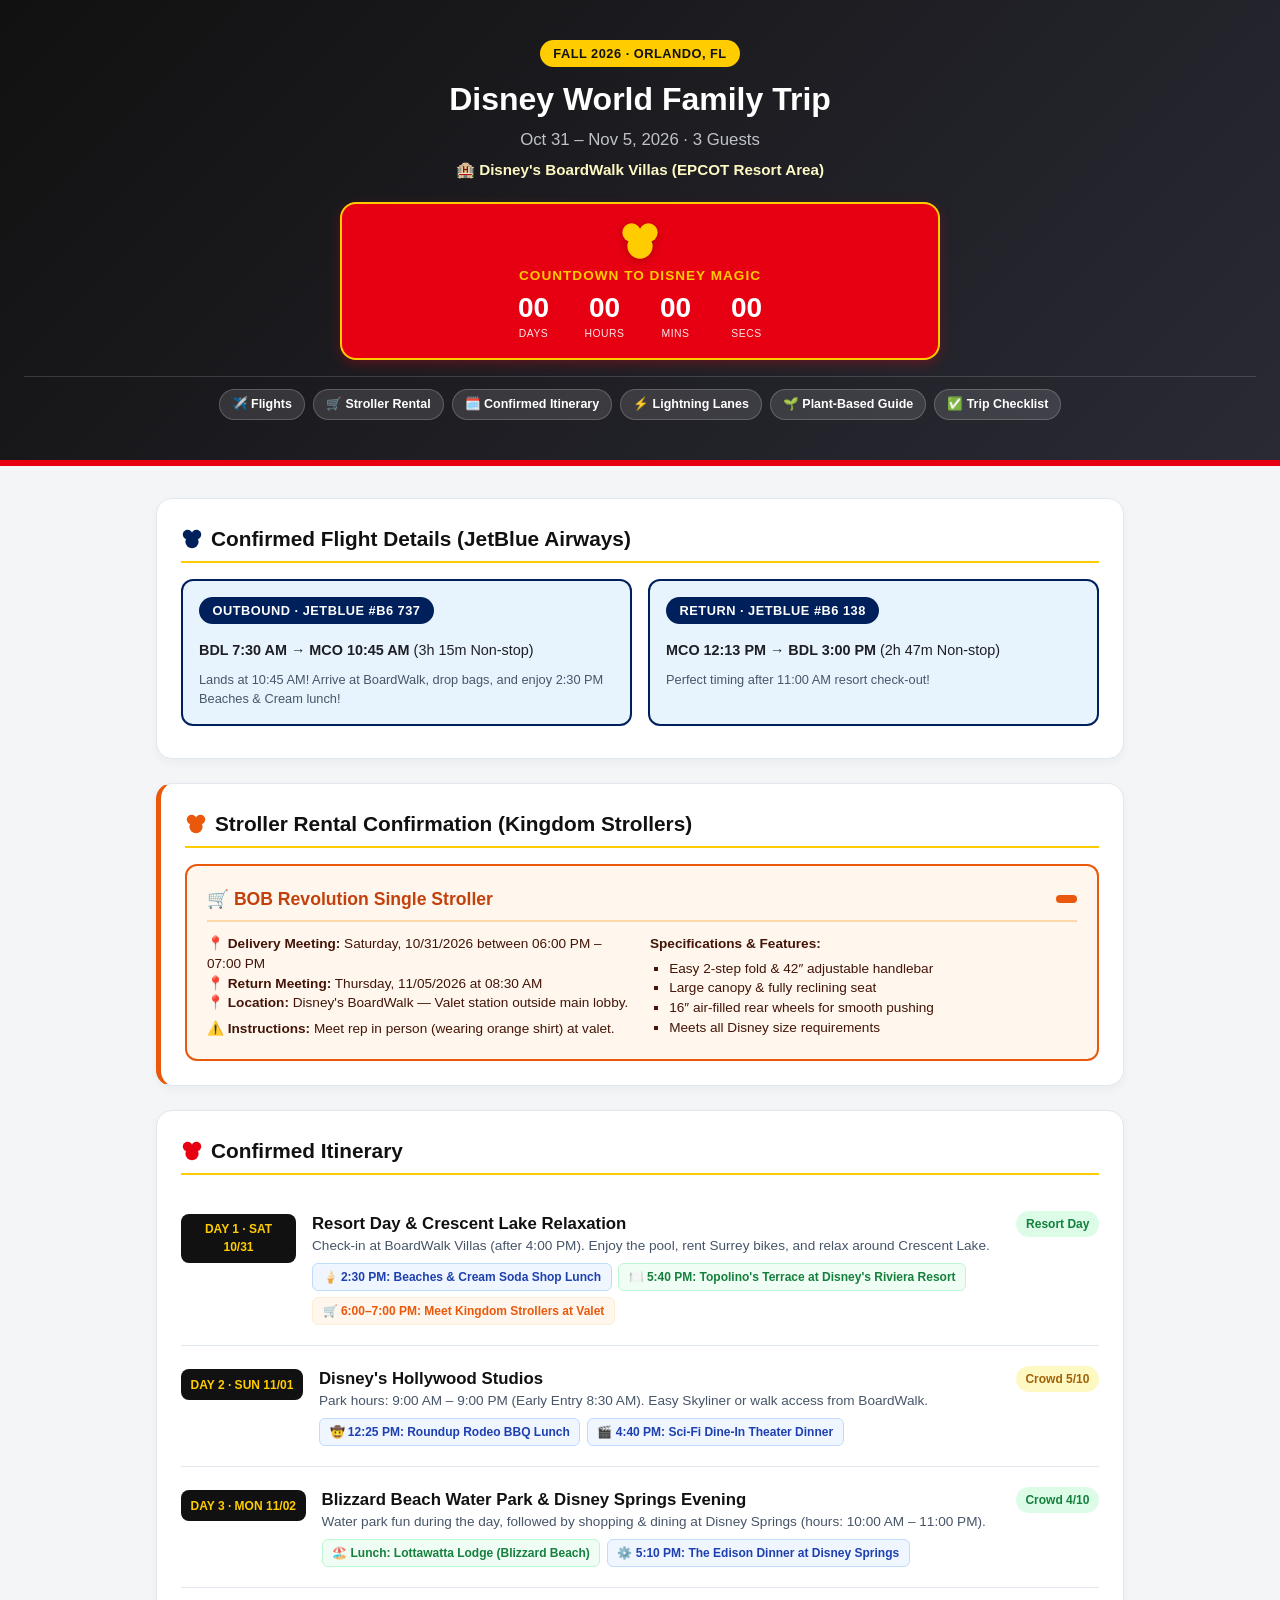
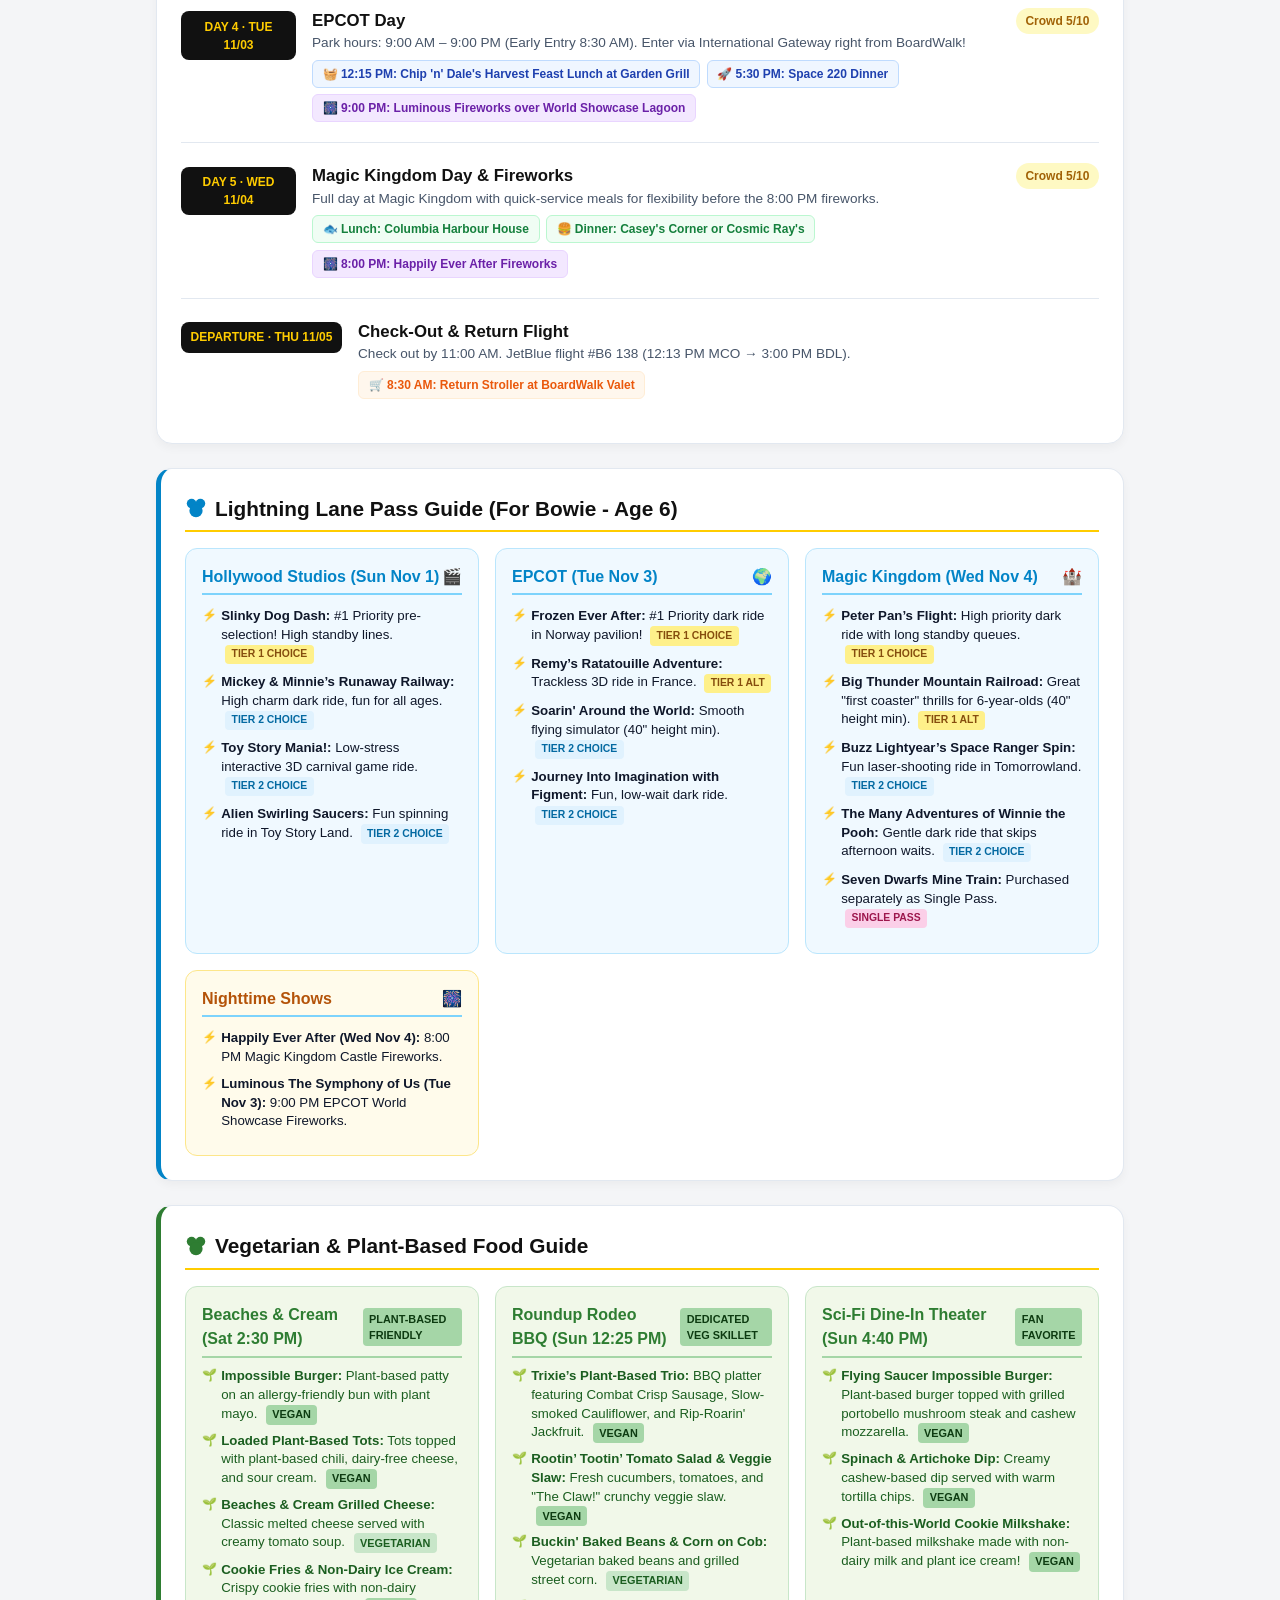
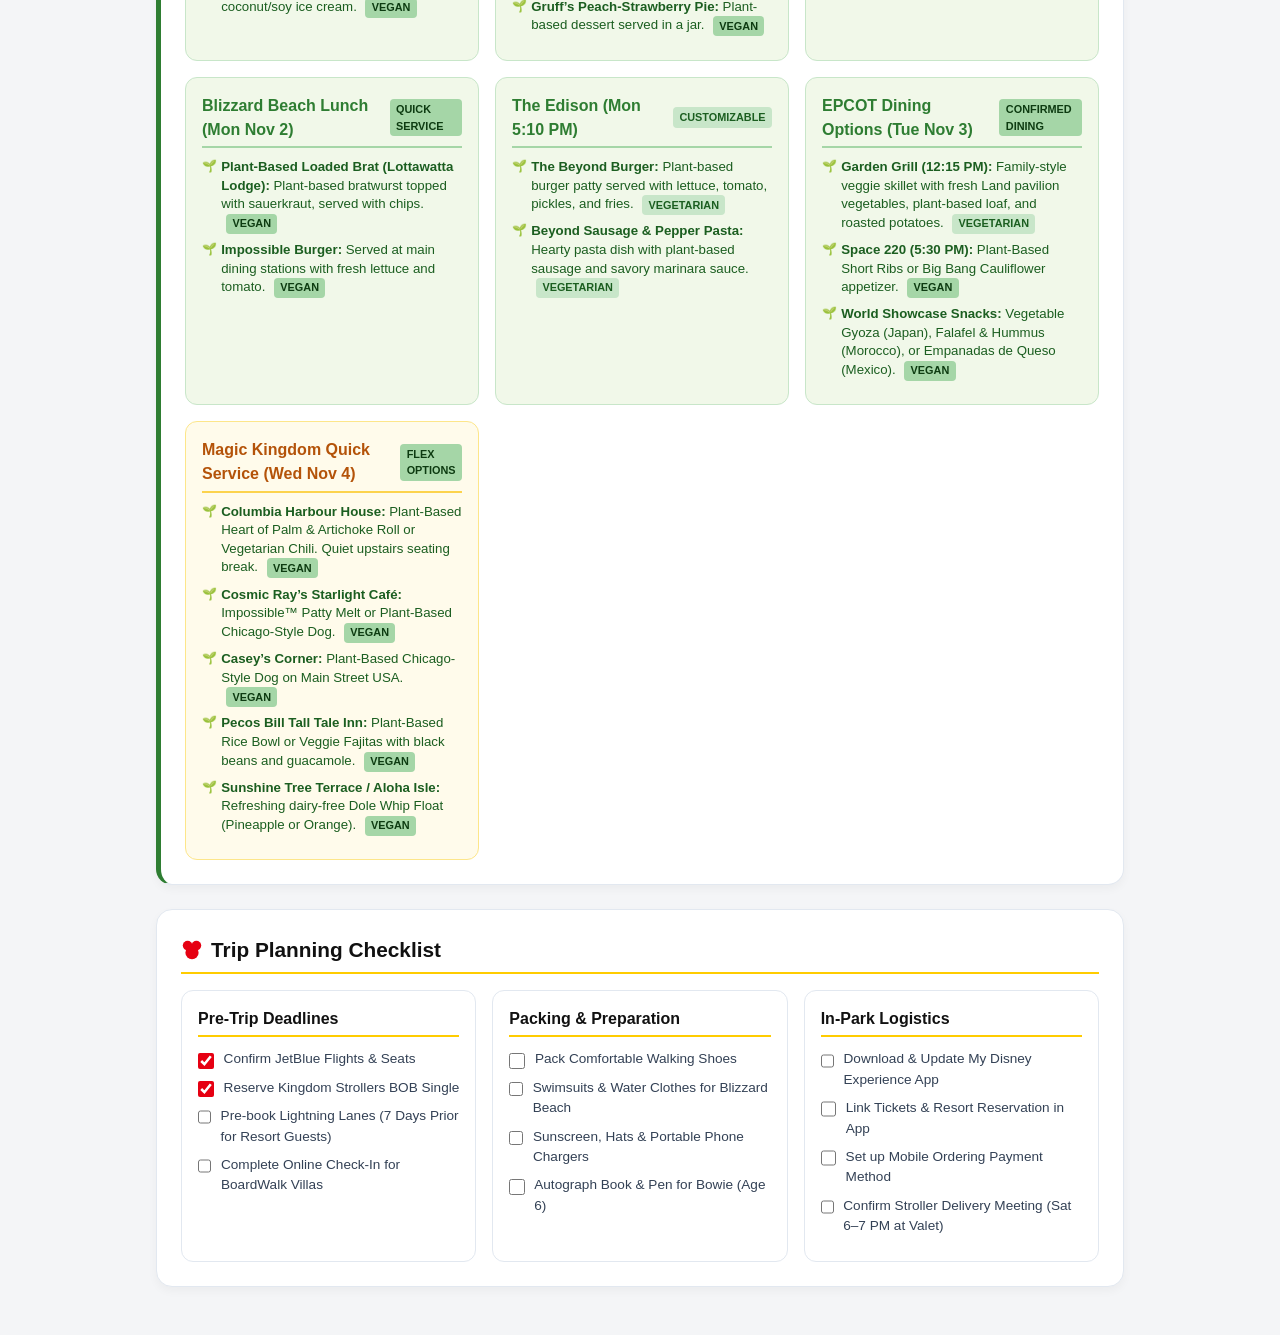
==== index.html @ 30bc0de4 "Update index.html updated dinner res" ====
<!DOCTYPE html>
<html lang="en">
<head>
  <meta charset="UTF-8">
  <meta name="viewport" content="width=device-width, initial-scale=1.0">
  <title>Disney World Family Trip Dashboard | Fall 2026</title>
  <style>
    :root {
      --mickey-red: #e60012;
      --mickey-yellow: #ffcc00;
      --mickey-black: #111111;
      --mickey-dark: #1e1e24;
      --mickey-white: #ffffff;
      --bg-gray: #f4f5f7;
      --card-bg: #ffffff;
      --border: #e2e8f0;
      --success: #16a34a;
      --plant-green: #2e7d32;
      --plant-bg: #f1f8e9;
      --ll-blue: #0284c7;
      --ll-bg: #f0f9ff;
      --fireworks-purple: #6b21a8;
      --fireworks-bg: #f3e8ff;
      --jetblue-blue: #00205b;
      --jetblue-light: #e8f4fd;
      --stroller-orange: #ea580c;
      --stroller-bg: #fff7ed;
      --stroller-border: #ffedd5;
    }
    * { box-sizing: border-box; margin: 0; padding: 0; font-family: -apple-system, BlinkMacSystemFont, "Segoe UI", Roboto, sans-serif; }
    body { background-color: var(--bg-gray); color: var(--mickey-dark); line-height: 1.5; padding-bottom: 3rem; }
    
    .dashboard-header { 
      background: linear-gradient(135deg, var(--mickey-black) 0%, #2a2a35 100%); 
      color: var(--mickey-white); 
      padding: 2.5rem 1.5rem; 
      text-align: center; 
      border-bottom: 6px solid var(--mickey-red);
    }
    .badge { 
      display: inline-block; 
      background: var(--mickey-yellow); 
      color: var(--mickey-black); 
      padding: 0.25rem 0.85rem; 
      border-radius: 999px; 
      font-size: 0.8rem; 
      font-weight: 800; 
      letter-spacing: 0.5px;
      margin-bottom: 0.5rem; 
      text-transform: uppercase;
    }
    .subtitle { opacity: 0.9; font-size: 1.05rem; margin-top: 0.25rem; color: #d1d5db; }
    .resort-tag { font-size: 0.95rem; color: #fef9c3; font-weight: 700; margin-top: 0.4rem; }
    
    .countdown-container {
      background: var(--mickey-red);
      color: white;
      max-width: 600px;
      margin: 1.25rem auto 0;
      padding: 1rem 1.25rem;
      border-radius: 16px;
      box-shadow: 0 4px 12px rgba(230, 0, 18, 0.3);
      border: 2px solid var(--mickey-yellow);
    }
    .mickey-logo { width: 42px; height: 42px; margin: 0 auto 0.25rem; display: block; filter: drop-shadow(0px 2px 4px rgba(0,0,0,0.2)); }
    .countdown-title { font-size: 0.85rem; font-weight: 800; text-transform: uppercase; letter-spacing: 1px; margin-bottom: 0.5rem; color: var(--mickey-yellow); }
    .countdown-timer { display: flex; justify-content: center; gap: 1rem; }
    .time-block { display: flex; flex-direction: column; align-items: center; min-width: 55px; }
    .time-num { font-size: 1.75rem; font-weight: 800; line-height: 1; }
    .time-label { font-size: 0.65rem; text-transform: uppercase; letter-spacing: 0.5px; margin-top: 0.25rem; opacity: 0.9; }

    .dashboard-grid { max-width: 1000px; margin: 2rem auto 0; padding: 0 1rem; display: grid; grid-template-columns: 1fr; gap: 1.5rem; }
    .card { background: var(--card-bg); border-radius: 16px; padding: 1.5rem; border: 1px solid var(--border); box-shadow: 0 4px 10px rgba(0, 0, 0, 0.04); }
    .card h2 { 
      color: var(--mickey-black); 
      border-bottom: 2px solid var(--mickey-yellow); 
      padding-bottom: 0.4rem; 
      margin-bottom: 1rem; 
      font-size: 1.3rem; 
      display: flex; 
      align-items: center; 
      gap: 0.5rem; 
    }
    .section-mickey-icon { width: 22px; height: 22px; }

    .dashboard-nav { display: flex; flex-wrap: wrap; gap: 0.5rem; justify-content: center; margin-top: 1rem; padding-top: 0.75rem; border-top: 1px solid rgba(255,255,255,0.15); }
    .nav-link { background: rgba(255,255,255,0.12); color: var(--mickey-white); text-decoration: none; padding: 0.35rem 0.75rem; border-radius: 20px; font-size: 0.78rem; font-weight: 600; border: 1px solid rgba(255,255,255,0.2); }
    .nav-link:hover { background: var(--mickey-yellow); color: var(--mickey-black); }

    /* Days Itinerary */
    .day-item { display: flex; flex-direction: column; gap: 0.75rem; padding: 1.25rem 0; border-bottom: 1px solid var(--border); }
    .day-item:last-child { border-bottom: none; }
    .day-header-row { display: flex; align-items: flex-start; gap: 1rem; width: 100%; }
    .day-badge { font-size: 0.75rem; font-weight: 800; background: var(--mickey-black); color: var(--mickey-yellow); padding: 0.4rem 0.6rem; border-radius: 8px; min-width: 115px; text-align: center; margin-top: 0.2rem; }
    .day-details { flex-grow: 1; }
    .day-details h3 { font-size: 1.05rem; color: var(--mickey-black); }
    .day-details p { font-size: 0.85rem; color: #475569; }
    .dining-tag { margin-top: 0.4rem; display: flex; flex-wrap: wrap; gap: 0.4rem; }
    .dining-pill { background: #eff6ff; border: 1px solid #bfdbfe; color: #1e40af; font-size: 0.75rem; font-weight: 700; padding: 0.25rem 0.6rem; border-radius: 6px; }
    .dining-pill.quick { background: #f0fdf4; border: 1px solid #bbf7d0; color: #15803d; }
    .dining-pill.show { background: var(--fireworks-bg); border: 1px solid #e9d5ff; color: var(--fireworks-purple); }
    .dining-pill.stroller { background: var(--stroller-bg); border: 1px solid var(--stroller-border); color: var(--stroller-orange); }
    .crowd-pill { margin-left: auto; font-size: 0.75rem; font-weight: 700; padding: 0.25rem 0.6rem; border-radius: 999px; white-space: nowrap; }
    .crowd-pill.low { background: #dcfce7; color: #15803d; }
    .crowd-pill.med { background: #fef9c3; color: #a16207; }

    /* Stroller Box */
    .stroller-card { border: 2px solid var(--stroller-orange); background: var(--stroller-bg); border-radius: 12px; padding: 1.25rem; margin-top: 0.5rem; }
    .stroller-header { display: flex; justify-content: space-between; align-items: center; border-bottom: 2px solid #fed7aa; padding-bottom: 0.5rem; margin-bottom: 0.75rem; }
    .stroller-header h3 { color: #c2410c; font-size: 1.1rem; }
    .stroller-price { background: var(--stroller-orange); color: white; font-weight: 800; padding: 0.25rem 0.65rem; border-radius: 6px; font-size: 0.9rem; }
    .stroller-grid { display: grid; grid-template-columns: repeat(auto-fit, minmax(260px, 1fr)); gap: 1rem; }
    .stroller-info-block { font-size: 0.85rem; color: #431407; line-height: 1.45; }
    .stroller-info-block ul { list-style-type: square; padding-left: 1.2rem; margin-top: 0.3rem; }

    /* Plant-Based / Vegetarian Section */
    .veg-grid { display: grid; grid-template-columns: repeat(auto-fit, minmax(290px, 1fr)); gap: 1rem; margin-top: 0.5rem; }
    .veg-card { border: 1px solid #c8e6c9; background: var(--plant-bg); border-radius: 12px; padding: 1rem; position: relative; }
    .veg-card h3 { font-size: 1rem; color: var(--plant-green); border-bottom: 2px solid #a5d6a7; padding-bottom: 0.3rem; margin-bottom: 0.6rem; display: flex; justify-content: space-between; align-items: center; }
    .veg-card ul { list-style: none; padding-left: 0; }
    .veg-card li { font-size: 0.83rem; color: #1b5e20; margin-bottom: 0.45rem; padding-left: 1.2rem; position: relative; line-height: 1.4; }
    .veg-card li::before { content: "🌱"; position: absolute; left: 0; top: 0; font-size: 0.75rem; }
    .veg-tag { font-size: 0.68rem; font-weight: 800; text-transform: uppercase; padding: 0.15rem 0.4rem; border-radius: 4px; margin-left: 0.3rem; display: inline-block; }
    .tag-v { background: #c8e6c9; color: #1b5e20; }
    .tag-vg { background: #a5d6a7; color: #0d3b11; }

    /* Lightning Lanes */
    .ll-grid { display: grid; grid-template-columns: repeat(auto-fit, minmax(280px, 1fr)); gap: 1rem; margin-top: 0.5rem; }
    .ll-card { border: 1px solid #bae6fd; background: var(--ll-bg); border-radius: 12px; padding: 1rem; }
    .ll-card h3 { font-size: 1rem; color: var(--ll-blue); border-bottom: 2px solid #7dd3fc; padding-bottom: 0.25rem; margin-bottom: 0.75rem; display: flex; justify-content: space-between; align-items: center; }
    .ll-card ul { list-style: none; padding-left: 0; }
    .ll-card li { font-size: 0.83rem; color: #0f172a; margin-bottom: 0.55rem; padding-left: 1.2rem; position: relative; line-height: 1.4; }
    .ll-card li::before { content: "⚡"; position: absolute; left: 0; color: #0284c7; font-size: 0.75rem; }
    .ll-badge { font-size: 0.65rem; font-weight: 800; text-transform: uppercase; padding: 0.15rem 0.4rem; display: inline-block; margin-left: 0.25rem; border-radius: 4px; }
    .tier-1 { background: #fef08a; color: #854d0e; }
    .tier-2 { background: #e0f2fe; color: #0369a1; }
    .single-pass { background: #fbcfe8; color: #9d174d; }

    /* Flights */
    .flight-grid { display: grid; grid-template-columns: repeat(auto-fit, minmax(280px, 1fr)); gap: 1rem; margin-top: 0.5rem; margin-bottom: 0.5rem; }
    .flight-card { border: 1px solid var(--border); padding: 1rem; border-radius: 12px; background: white; }
    .flight-card.best-fit { border: 2px solid var(--jetblue-blue); background: var(--jetblue-light); }
    .flight-card .badge { background: var(--jetblue-blue); color: var(--mickey-white); }
    .flight-times { margin: 0.5rem 0; font-size: 0.9rem; }

    /* Checklist Section */
    .checklist-grid { display: grid; grid-template-columns: repeat(auto-fit, minmax(280px, 1fr)); gap: 1rem; margin-top: 0.5rem; }
    .checklist-card { border: 1px solid var(--border); border-radius: 12px; padding: 1rem; background: #fff; }
    .checklist-card h3 { font-size: 1rem; color: var(--mickey-black); border-bottom: 2px solid var(--mickey-yellow); padding-bottom: 0.3rem; margin-bottom: 0.75rem; }
    .chk-item { display: flex; align-items: flex-start; gap: 0.6rem; font-size: 0.85rem; color: #334155; margin-bottom: 0.5rem; }
    .chk-item input { margin-top: 0.2rem; accent-color: var(--mickey-red); width: 16px; height: 16px; }
  </style>
</head>
<body>

  <header class="dashboard-header">
    <div class="header-container">
      <div class="badge">FALL 2026 · ORLANDO, FL</div>
      <h1>Disney World Family Trip</h1>
      <p class="subtitle">Oct 31 – Nov 5, 2026 · 3 Guests</p>
      <div class="resort-tag">🏨 Disney's BoardWalk Villas (EPCOT Resort Area)</div>
      
      <div class="countdown-container">
        <svg class="mickey-logo" viewBox="0 0 100 100" fill="#ffcc00">
          <circle cx="30" cy="30" r="22" />
          <circle cx="70" cy="30" r="22" />
          <circle cx="50" cy="62" r="30" />
        </svg>
        <div class="countdown-title">Countdown to Disney Magic</div>
        <div class="countdown-timer">
          <div class="time-block"><span id="days" class="time-num">00</span><span class="time-label">Days</span></div>
          <div class="time-block"><span id="hours" class="time-num">00</span><span class="time-label">Hours</span></div>
          <div class="time-block"><span id="minutes" class="time-num">00</span><span class="time-label">Mins</span></div>
          <div class="time-block"><span id="seconds" class="time-num">00</span><span class="time-label">Secs</span></div>
        </div>
      </div>

      <nav class="dashboard-nav">
        <a href="#flights" class="nav-link">✈️ Flights</a>
        <a href="#stroller" class="nav-link">🛒 Stroller Rental</a>
        <a href="#itinerary" class="nav-link">🗓️ Confirmed Itinerary</a>
        <a href="#lightning-lanes" class="nav-link">⚡ Lightning Lanes</a>
        <a href="#plant-based-dining" class="nav-link">🌱 Plant-Based Guide</a>
        <a href="#checklist" class="nav-link">✅ Trip Checklist</a>
      </nav>
    </div>
  </header>

  <main class="dashboard-grid">

    <!-- Flight Logistics -->
    <section id="flights" class="card">
      <h2>
        <svg class="section-mickey-icon" viewBox="0 0 100 100" fill="#00205b">
          <circle cx="30" cy="30" r="22" /><circle cx="70" cy="30" r="22" /><circle cx="50" cy="62" r="30" />
        </svg>
        Confirmed Flight Details (JetBlue Airways)
      </h2>
      <div class="flight-grid">
        <div class="flight-card best-fit">
          <span class="badge">OUTBOUND · JETBLUE #B6 737</span>
          <div class="flight-times"><strong>BDL 7:30 AM</strong> → <strong>MCO 10:45 AM</strong> (3h 15m Non-stop)</div>
          <p style="font-size: 0.8rem; color: #475569;">Lands at 10:45 AM! Arrive at BoardWalk, drop bags, and enjoy 2:30 PM Beaches & Cream lunch!</p>
        </div>
        <div class="flight-card best-fit">
          <span class="badge">RETURN · JETBLUE #B6 138</span>
          <div class="flight-times"><strong>MCO 12:13 PM</strong> → <strong>BDL 3:00 PM</strong> (2h 47m Non-stop)</div>
          <p style="font-size: 0.8rem; color: #475569;">Perfect timing after 11:00 AM resort check-out!</p>
        </div>
      </div>
    </section>

    <!-- Stroller Rental -->
    <section id="stroller" class="card" style="border-left: 5px solid var(--stroller-orange);">
      <h2>
        <svg class="section-mickey-icon" viewBox="0 0 100 100" fill="#ea580c">
          <circle cx="30" cy="30" r="22" /><circle cx="70" cy="30" r="22" /><circle cx="50" cy="62" r="30" />
        </svg>
        Stroller Rental Confirmation (Kingdom Strollers)
      </h2>
      <div class="stroller-card">
        <div class="stroller-header">
          <h3>🛒 BOB Revolution Single Stroller</h3>
          <span class="stroller-price"></span>
        </div>
        <div class="stroller-grid">
          <div class="stroller-info-block">
            <p><strong>📍 Delivery Meeting:</strong> Saturday, 10/31/2026 between 06:00 PM – 07:00 PM</p>
            <p><strong>📍 Return Meeting:</strong> Thursday, 11/05/2026 at 08:30 AM</p>
            <p><strong>📍 Location:</strong> Disney's BoardWalk — Valet station outside main lobby.</p>
            <p style="margin-top: 0.4rem;"><strong>⚠️ Instructions:</strong> Meet rep in person (wearing orange shirt) at valet.</p>
          </div>
          <div class="stroller-info-block">
            <p><strong>Specifications & Features:</strong></p>
            <ul>
              <li>Easy 2-step fold & 42″ adjustable handlebar</li>
              <li>Large canopy & fully reclining seat</li>
              <li>16″ air-filled rear wheels for smooth pushing</li>
              <li>Meets all Disney size requirements</li>
            </ul>
          </div>
        </div>
      </div>
    </section>

    <!-- Confirmed Itinerary -->
    <section id="itinerary" class="card">
      <h2>
        <svg class="section-mickey-icon" viewBox="0 0 100 100" fill="#e60012">
          <circle cx="30" cy="30" r="22" /><circle cx="70" cy="30" r="22" /><circle cx="50" cy="62" r="30" />
        </svg>
        Confirmed Itinerary
      </h2>
      <div class="itinerary-list">
        
        <!-- DAY 1 -->
        <div class="day-item">
          <div class="day-header-row">
            <div class="day-badge">DAY 1 · SAT 10/31</div>
            <div class="day-details">
              <h3>Resort Day & Crescent Lake Relaxation</h3>
              <p>Check-in at BoardWalk Villas (after 4:00 PM). Enjoy the pool, rent Surrey bikes, and relax around Crescent Lake.</p>
              <div class="dining-tag">
                <span class="dining-pill">🍦 2:30 PM: Beaches & Cream Soda Shop Lunch</span>
                <span class="dining-pill quick">🍽️ 5:40 PM: Topolino's Terrace at Disney's Riviera Resort</span>
                <span class="dining-pill stroller">🛒 6:00–7:00 PM: Meet Kingdom Strollers at Valet</span>
              </div>
            </div>
            <div class="crowd-pill low">Resort Day</div>
          </div>
        </div>

        <!-- DAY 2 -->
        <div class="day-item">
          <div class="day-header-row">
            <div class="day-badge">DAY 2 · SUN 11/01</div>
            <div class="day-details">
              <h3>Disney's Hollywood Studios</h3>
              <p>Park hours: 9:00 AM – 9:00 PM (Early Entry 8:30 AM). Easy Skyliner or walk access from BoardWalk.</p>
              <div class="dining-tag">
                <span class="dining-pill">🤠 12:25 PM: Roundup Rodeo BBQ Lunch</span>
                <span class="dining-pill">🎬 4:40 PM: Sci-Fi Dine-In Theater Dinner</span>
              </div>
            </div>
            <div class="crowd-pill med">Crowd 5/10</div>
          </div>
        </div>

        <!-- DAY 3 -->
        <div class="day-item">
          <div class="day-header-row">
            <div class="day-badge">DAY 3 · MON 11/02</div>
            <div class="day-details">
              <h3>Blizzard Beach Water Park & Disney Springs Evening</h3>
              <p>Water park fun during the day, followed by shopping & dining at Disney Springs (hours: 10:00 AM – 11:00 PM).</p>
              <div class="dining-tag">
                <span class="dining-pill quick">🏖️ Lunch: Lottawatta Lodge (Blizzard Beach)</span>
                <span class="dining-pill">⚙️ 5:10 PM: The Edison Dinner at Disney Springs</span>
              </div>
            </div>
            <div class="crowd-pill low">Crowd 4/10</div>
          </div>
        </div>

        <!-- DAY 4 -->
        <div class="day-item">
          <div class="day-header-row">
            <div class="day-badge">DAY 4 · TUE 11/03</div>
            <div class="day-details">
              <h3>EPCOT Day</h3>
              <p>Park hours: 9:00 AM – 9:00 PM (Early Entry 8:30 AM). Enter via International Gateway right from BoardWalk!</p>
              <div class="dining-tag">
                <span class="dining-pill">🧺 12:15 PM: Chip 'n' Dale's Harvest Feast Lunch at Garden Grill</span>
                <span class="dining-pill">🚀 5:30 PM: Space 220 Dinner</span>
                <span class="dining-pill show">🎆 9:00 PM: Luminous Fireworks over World Showcase Lagoon</span>
              </div>
            </div>
            <div class="crowd-pill med">Crowd 5/10</div>
          </div>
        </div>

        <!-- DAY 5 -->
        <div class="day-item">
          <div class="day-header-row">
            <div class="day-badge">DAY 5 · WED 11/04</div>
            <div class="day-details">
              <h3>Magic Kingdom Day & Fireworks</h3>
              <p>Full day at Magic Kingdom with quick-service meals for flexibility before the 8:00 PM fireworks.</p>
              <div class="dining-tag">
                <span class="dining-pill quick">🐟 Lunch: Columbia Harbour House</span>
                <span class="dining-pill quick">🍔 Dinner: Casey's Corner or Cosmic Ray's</span>
                <span class="dining-pill show">🎆 8:00 PM: Happily Ever After Fireworks</span>
              </div>
            </div>
            <div class="crowd-pill med">Crowd 5/10</div>
          </div>
        </div>

        <!-- DEPARTURE -->
        <div class="day-item">
          <div class="day-header-row">
            <div class="day-badge">DEPARTURE · THU 11/05</div>
            <div class="day-details">
              <h3>Check-Out & Return Flight</h3>
              <p>Check out by 11:00 AM. JetBlue flight #B6 138 (12:13 PM MCO → 3:00 PM BDL).</p>
              <div class="dining-tag">
                <span class="dining-pill stroller">🛒 8:30 AM: Return Stroller at BoardWalk Valet</span>
              </div>
            </div>
          </div>
        </div>

      </div>
    </section>

    <!-- Lightning Lanes -->
    <section id="lightning-lanes" class="card" style="border-left: 5px solid var(--ll-blue);">
      <h2>
        <svg class="section-mickey-icon" viewBox="0 0 100 100" fill="#0284c7">
          <circle cx="30" cy="30" r="22" /><circle cx="70" cy="30" r="22" /><circle cx="50" cy="62" r="30" />
        </svg>
        Lightning Lane Pass Guide (For Bowie - Age 6)
      </h2>
      <div class="ll-grid">
        <div class="ll-card">
          <h3>Hollywood Studios (Sun Nov 1) <span>🎬</span></h3>
          <ul>
            <li><strong>Slinky Dog Dash:</strong> #1 Priority pre-selection! High standby lines. <span class="ll-badge tier-1">Tier 1 Choice</span></li>
            <li><strong>Mickey & Minnie’s Runaway Railway:</strong> High charm dark ride, fun for all ages. <span class="ll-badge tier-2">Tier 2 Choice</span></li>
            <li><strong>Toy Story Mania!:</strong> Low-stress interactive 3D carnival game ride. <span class="ll-badge tier-2">Tier 2 Choice</span></li>
            <li><strong>Alien Swirling Saucers:</strong> Fun spinning ride in Toy Story Land. <span class="ll-badge tier-2">Tier 2 Choice</span></li>
          </ul>
        </div>

        <div class="ll-card">
          <h3>EPCOT (Tue Nov 3) <span>🌍</span></h3>
          <ul>
            <li><strong>Frozen Ever After:</strong> #1 Priority dark ride in Norway pavilion! <span class="ll-badge tier-1">Tier 1 Choice</span></li>
            <li><strong>Remy’s Ratatouille Adventure:</strong> Trackless 3D ride in France. <span class="ll-badge tier-1">Tier 1 Alt</span></li>
            <li><strong>Soarin' Around the World:</strong> Smooth flying simulator (40" height min). <span class="ll-badge tier-2">Tier 2 Choice</span></li>
            <li><strong>Journey Into Imagination with Figment:</strong> Fun, low-wait dark ride. <span class="ll-badge tier-2">Tier 2 Choice</span></li>
          </ul>
        </div>

        <div class="ll-card">
          <h3>Magic Kingdom (Wed Nov 4) <span>🏰</span></h3>
          <ul>
            <li><strong>Peter Pan’s Flight:</strong> High priority dark ride with long standby queues. <span class="ll-badge tier-1">Tier 1 Choice</span></li>
            <li><strong>Big Thunder Mountain Railroad:</strong> Great "first coaster" thrills for 6-year-olds (40" height min). <span class="ll-badge tier-1">Tier 1 Alt</span></li>
            <li><strong>Buzz Lightyear’s Space Ranger Spin:</strong> Fun laser-shooting ride in Tomorrowland. <span class="ll-badge tier-2">Tier 2 Choice</span></li>
            <li><strong>The Many Adventures of Winnie the Pooh:</strong> Gentle dark ride that skips afternoon waits. <span class="ll-badge tier-2">Tier 2 Choice</span></li>
            <li><strong>Seven Dwarfs Mine Train:</strong> Purchased separately as Single Pass. <span class="ll-badge single-pass">Single Pass</span></li>
          </ul>
        </div>

        <div class="ll-card" style="border-color: #fde68a; background: #fffbeb;">
          <h3 style="color: #b45309;">Nighttime Shows <span>🎆</span></h3>
          <ul>
            <li><strong>Happily Ever After (Wed Nov 4):</strong> 8:00 PM Magic Kingdom Castle Fireworks.</li>
            <li><strong>Luminous The Symphony of Us (Tue Nov 3):</strong> 9:00 PM EPCOT World Showcase Fireworks.</li>
          </ul>
        </div>
      </div>
    </section>

    <!-- Complete Plant-Based & Vegetarian Food Guide -->
    <section id="plant-based-dining" class="card" style="border-left: 5px solid var(--plant-green);">
      <h2>
        <svg class="section-mickey-icon" viewBox="0 0 100 100" fill="#2e7d32">
          <circle cx="30" cy="30" r="22" /><circle cx="70" cy="30" r="22" /><circle cx="50" cy="62" r="30" />
        </svg>
        Vegetarian & Plant-Based Food Guide
      </h2>

      <div class="veg-grid">
        
        <!-- Beaches & Cream -->
        <div class="veg-card">
          <h3>Beaches & Cream (Sat 2:30 PM) <span class="veg-tag tag-vg">Plant-Based Friendly</span></h3>
          <ul>
            <li><strong>Impossible Burger:</strong> Plant-based patty on an allergy-friendly bun with plant mayo. <span class="veg-tag tag-vg">Vegan</span></li>
            <li><strong>Loaded Plant-Based Tots:</strong> Tots topped with plant-based chili, dairy-free cheese, and sour cream. <span class="veg-tag tag-vg">Vegan</span></li>
            <li><strong>Beaches & Cream Grilled Cheese:</strong> Classic melted cheese served with creamy tomato soup. <span class="veg-tag tag-v">Vegetarian</span></li>
            <li><strong>Cookie Fries & Non-Dairy Ice Cream:</strong> Crispy cookie fries with non-dairy coconut/soy ice cream. <span class="veg-tag tag-vg">Vegan</span></li>
          </ul>
        </div>

        <!-- Roundup Rodeo BBQ -->
        <div class="veg-card">
          <h3>Roundup Rodeo BBQ (Sun 12:25 PM) <span class="veg-tag tag-vg">Dedicated Veg Skillet</span></h3>
          <ul>
            <li><strong>Trixie’s Plant-Based Trio:</strong> BBQ platter featuring Combat Crisp Sausage, Slow-smoked Cauliflower, and Rip-Roarin' Jackfruit. <span class="veg-tag tag-vg">Vegan</span></li>
            <li><strong>Rootin’ Tootin’ Tomato Salad & Veggie Slaw:</strong> Fresh cucumbers, tomatoes, and "The Claw!" crunchy veggie slaw. <span class="veg-tag tag-vg">Vegan</span></li>
            <li><strong>Buckin' Baked Beans & Corn on Cob:</strong> Vegetarian baked beans and grilled street corn. <span class="veg-tag tag-v">Vegetarian</span></li>
            <li><strong>Gruff’s Peach-Strawberry Pie:</strong> Plant-based dessert served in a jar. <span class="veg-tag tag-vg">Vegan</span></li>
          </ul>
        </div>

        <!-- Sci-Fi Dine-In -->
        <div class="veg-card">
          <h3>Sci-Fi Dine-In Theater (Sun 4:40 PM) <span class="veg-tag tag-vg">Fan Favorite</span></h3>
          <ul>
            <li><strong>Flying Saucer Impossible Burger:</strong> Plant-based burger topped with grilled portobello mushroom steak and cashew mozzarella. <span class="veg-tag tag-vg">Vegan</span></li>
            <li><strong>Spinach & Artichoke Dip:</strong> Creamy cashew-based dip served with warm tortilla chips. <span class="veg-tag tag-vg">Vegan</span></li>
            <li><strong>Out-of-this-World Cookie Milkshake:</strong> Plant-based milkshake made with non-dairy milk and plant ice cream! <span class="veg-tag tag-vg">Vegan</span></li>
          </ul>
        </div>

        <!-- Blizzard Beach -->
        <div class="veg-card">
          <h3>Blizzard Beach Lunch (Mon Nov 2) <span class="veg-tag tag-vg">Quick Service</span></h3>
          <ul>
            <li><strong>Plant-Based Loaded Brat (Lottawatta Lodge):</strong> Plant-based bratwurst topped with sauerkraut, served with chips. <span class="veg-tag tag-vg">Vegan</span></li>
            <li><strong>Impossible Burger:</strong> Served at main dining stations with fresh lettuce and tomato. <span class="veg-tag tag-vg">Vegan</span></li>
          </ul>
        </div>

        <!-- The Edison -->
        <div class="veg-card">
          <h3>The Edison (Mon 5:10 PM) <span class="veg-tag tag-v">Customizable</span></h3>
          <ul>
            <li><strong>The Beyond Burger:</strong> Plant-based burger patty served with lettuce, tomato, pickles, and fries. <span class="veg-tag tag-v">Vegetarian</span></li>
            <li><strong>Beyond Sausage & Pepper Pasta:</strong> Hearty pasta dish with plant-based sausage and savory marinara sauce. <span class="veg-tag tag-v">Vegetarian</span></li>
          </ul>
        </div>

        <!-- EPCOT Dining -->
        <div class="veg-card">
          <h3>EPCOT Dining Options (Tue Nov 3) <span class="veg-tag tag-vg">Confirmed Dining</span></h3>
          <ul>
            <li><strong>Garden Grill (12:15 PM):</strong> Family-style veggie skillet with fresh Land pavilion vegetables, plant-based loaf, and roasted potatoes. <span class="veg-tag tag-v">Vegetarian</span></li>
            <li><strong>Space 220 (5:30 PM):</strong> Plant-Based Short Ribs or Big Bang Cauliflower appetizer. <span class="veg-tag tag-vg">Vegan</span></li>
            <li><strong>World Showcase Snacks:</strong> Vegetable Gyoza (Japan), Falafel & Hummus (Morocco), or Empanadas de Queso (Mexico). <span class="veg-tag tag-vg">Vegan</span></li>
          </ul>
        </div>

        <!-- Magic Kingdom Quick Service -->
        <div class="veg-card" style="border-color: #fde68a; background: #fffbeb;">
          <h3 style="color: #b45309; border-bottom-color: #fcd34d;">Magic Kingdom Quick Service (Wed Nov 4) <span class="veg-tag tag-vg">Flex Options</span></h3>
          <ul>
            <li><strong>Columbia Harbour House:</strong> Plant-Based Heart of Palm & Artichoke Roll or Vegetarian Chili. Quiet upstairs seating break. <span class="veg-tag tag-vg">Vegan</span></li>
            <li><strong>Cosmic Ray’s Starlight Café:</strong> Impossible™ Patty Melt or Plant-Based Chicago-Style Dog. <span class="veg-tag tag-vg">Vegan</span></li>
            <li><strong>Casey’s Corner:</strong> Plant-Based Chicago-Style Dog on Main Street USA. <span class="veg-tag tag-vg">Vegan</span></li>
            <li><strong>Pecos Bill Tall Tale Inn:</strong> Plant-Based Rice Bowl or Veggie Fajitas with black beans and guacamole. <span class="veg-tag tag-vg">Vegan</span></li>
            <li><strong>Sunshine Tree Terrace / Aloha Isle:</strong> Refreshing dairy-free Dole Whip Float (Pineapple or Orange). <span class="veg-tag tag-vg">Vegan</span></li>
          </ul>
        </div>

      </div>
    </section>

    <!-- Checklist Section -->
    <section id="checklist" class="card">
      <h2>
        <svg class="section-mickey-icon" viewBox="0 0 100 100" fill="#e60012">
          <circle cx="30" cy="30" r="22" /><circle cx="70" cy="30" r="22" /><circle cx="50" cy="62" r="30" />
        </svg>
        Trip Planning Checklist
      </h2>

      <div class="checklist-grid">
        <div class="checklist-card">
          <h3>Pre-Trip Deadlines</h3>
          <div class="chk-item"><input type="checkbox" checked> <span>Confirm JetBlue Flights & Seats</span></div>
          <div class="chk-item"><input type="checkbox" checked> <span>Reserve Kingdom Strollers BOB Single</span></div>
          <div class="chk-item"><input type="checkbox"> <span>Pre-book Lightning Lanes (7 Days Prior for Resort Guests)</span></div>
          <div class="chk-item"><input type="checkbox"> <span>Complete Online Check-In for BoardWalk Villas</span></div>
        </div>

        <div class="checklist-card">
          <h3>Packing & Preparation</h3>
          <div class="chk-item"><input type="checkbox"> <span>Pack Comfortable Walking Shoes</span></div>
          <div class="chk-item"><input type="checkbox"> <span>Swimsuits & Water Clothes for Blizzard Beach</span></div>
          <div class="chk-item"><input type="checkbox"> <span>Sunscreen, Hats & Portable Phone Chargers</span></div>
          <div class="chk-item"><input type="checkbox"> <span>Autograph Book & Pen for Bowie (Age 6)</span></div>
        </div>

        <div class="checklist-card">
          <h3>In-Park Logistics</h3>
          <div class="chk-item"><input type="checkbox"> <span>Download & Update My Disney Experience App</span></div>
          <div class="chk-item"><input type="checkbox"> <span>Link Tickets & Resort Reservation in App</span></div>
          <div class="chk-item"><input type="checkbox"> <span>Set up Mobile Ordering Payment Method</span></div>
          <div class="chk-item"><input type="checkbox"> <span>Confirm Stroller Delivery Meeting (Sat 6–7 PM at Valet)</span></div>
        </div>
      </div>
    </section>

  </main>

  <!-- Countdown Script -->
  <script>
    (function() {
      // Set the target date: October 31, 2026
      const targetDate = new Date("October 31, 2026 00:00:00").getTime();

      function updateCountdown() {
        const now = new Date().getTime();
        const difference = targetDate - now;

        if (difference <= 0) {
          document.getElementById("days").innerText = "00";
          document.getElementById("hours").innerText = "00";
          document.getElementById("minutes").innerText = "00";
          document.getElementById("seconds").innerText = "00";
          return;
        }

        const days = Math.floor(difference / (1000 * 60 * 60 * 24));
        const hours = Math.floor((difference % (1000 * 60 * 60 * 24)) / (1000 * 60 * 60));
        const minutes = Math.floor((difference % (1000 * 60 * 60)) / (1000 * 60));
        const seconds = Math.floor((difference % (1000 * 60)) / 1000);

        document.getElementById("days").innerText = String(days).padStart(2, '0');
        document.getElementById("hours").innerText = String(hours).padStart(2, '0');
        document.getElementById("minutes").innerText = String(minutes).padStart(2, '0');
        document.getElementById("seconds").innerText = String(seconds).padStart(2, '0');
      }

      updateCountdown();
      setInterval(updateCountdown, 1000);
    })();
  </script>

</body>
</html>
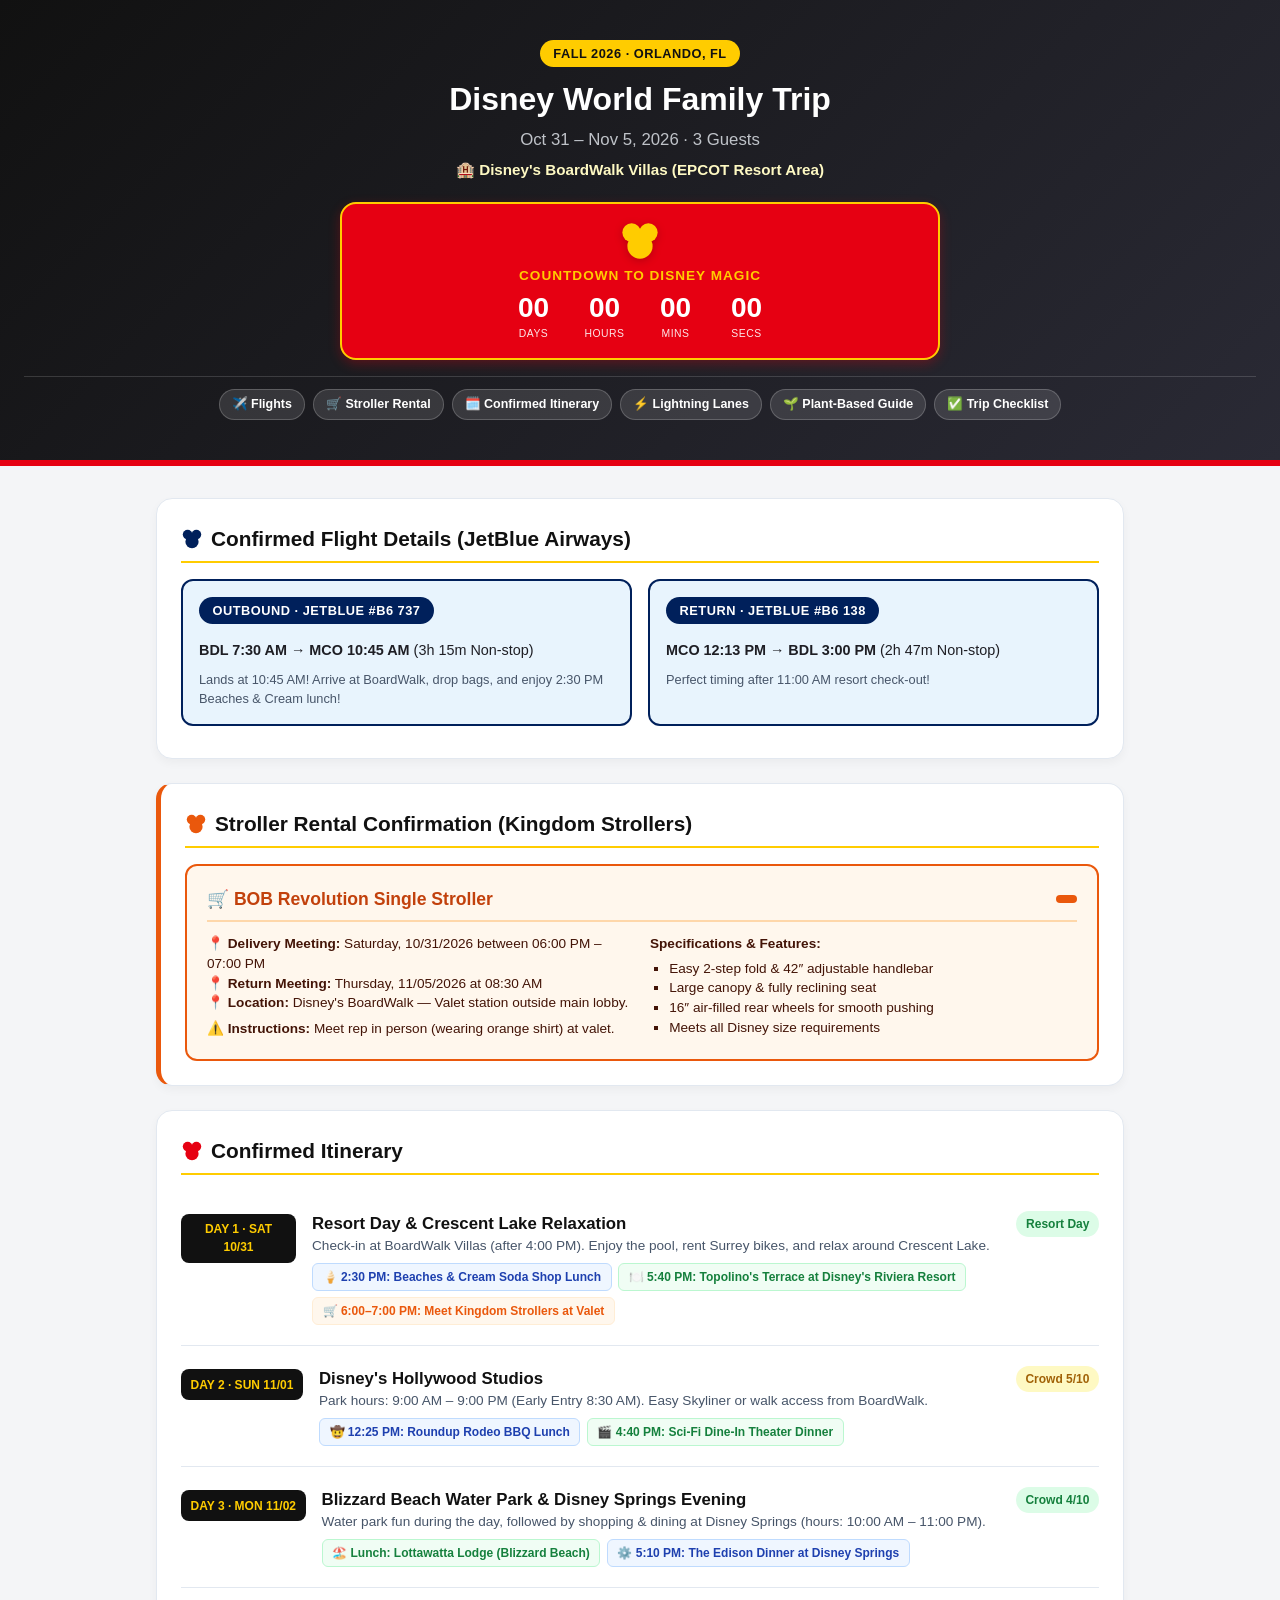
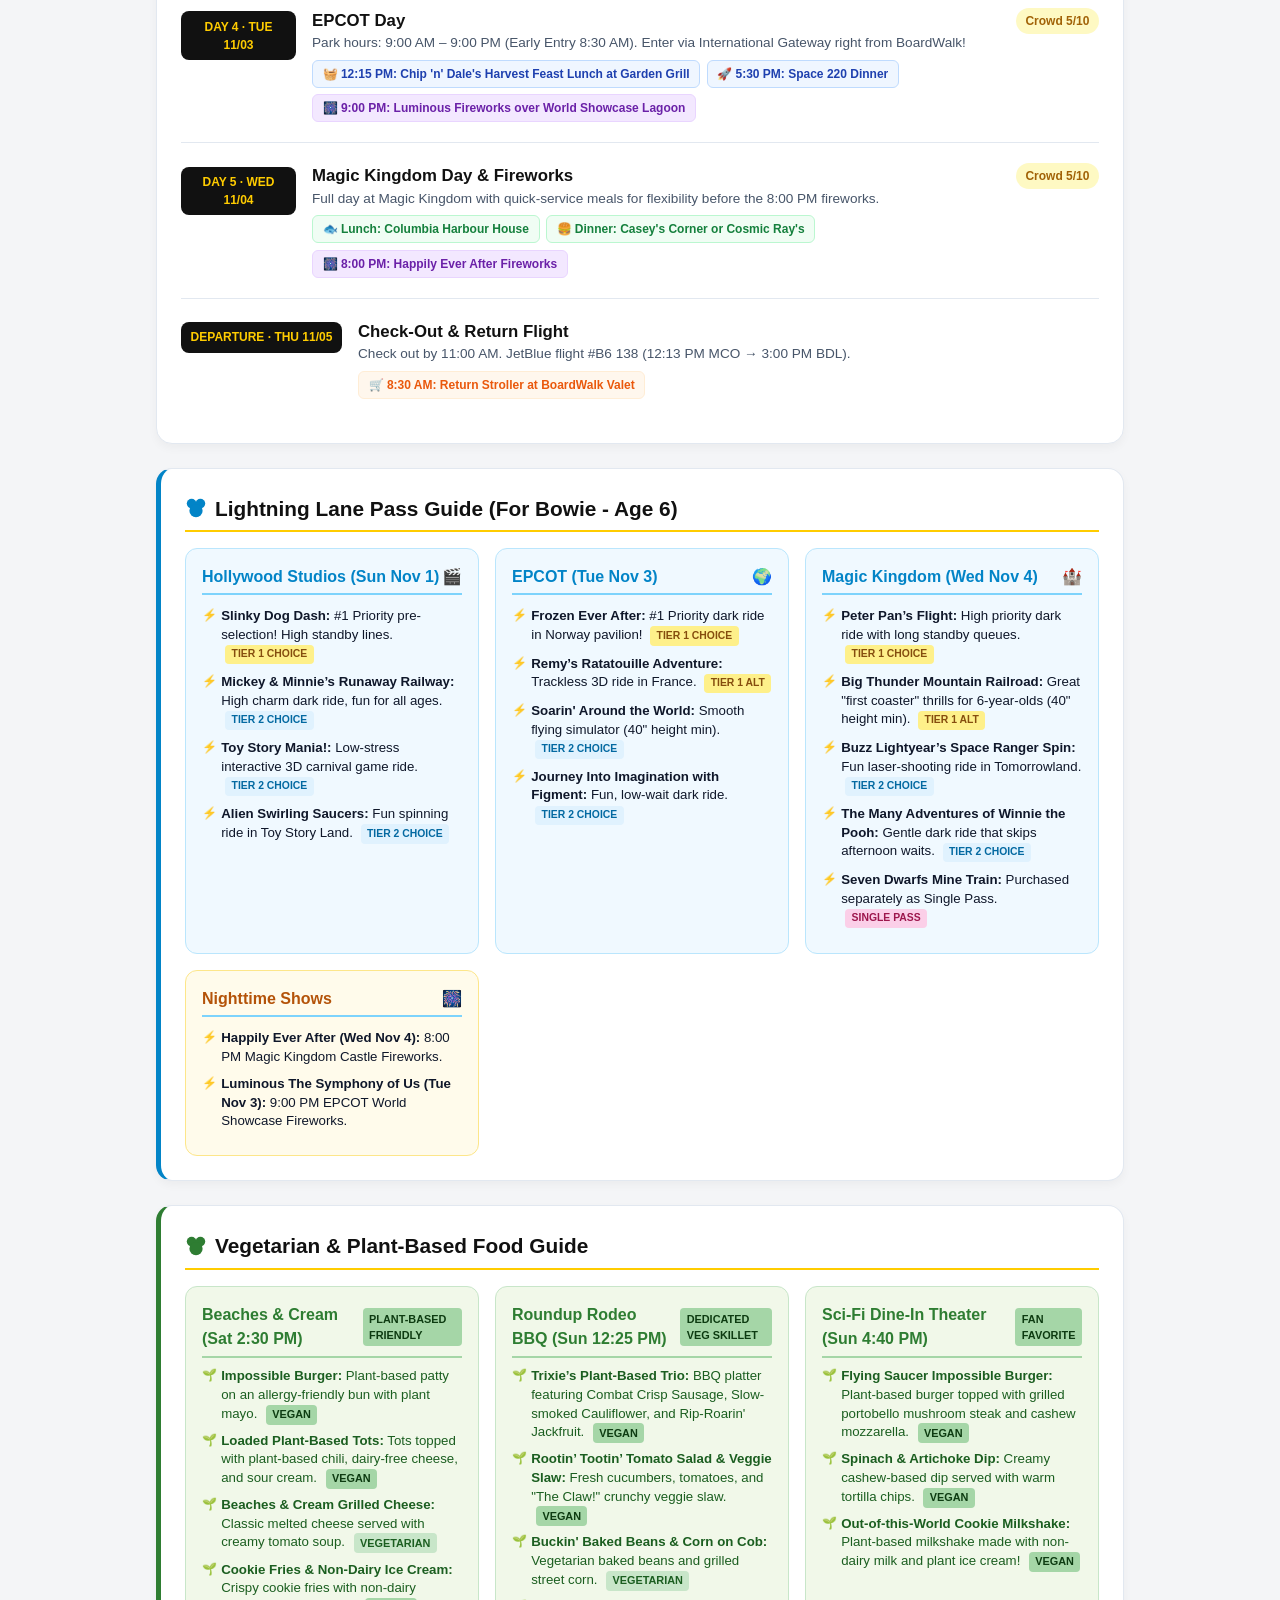
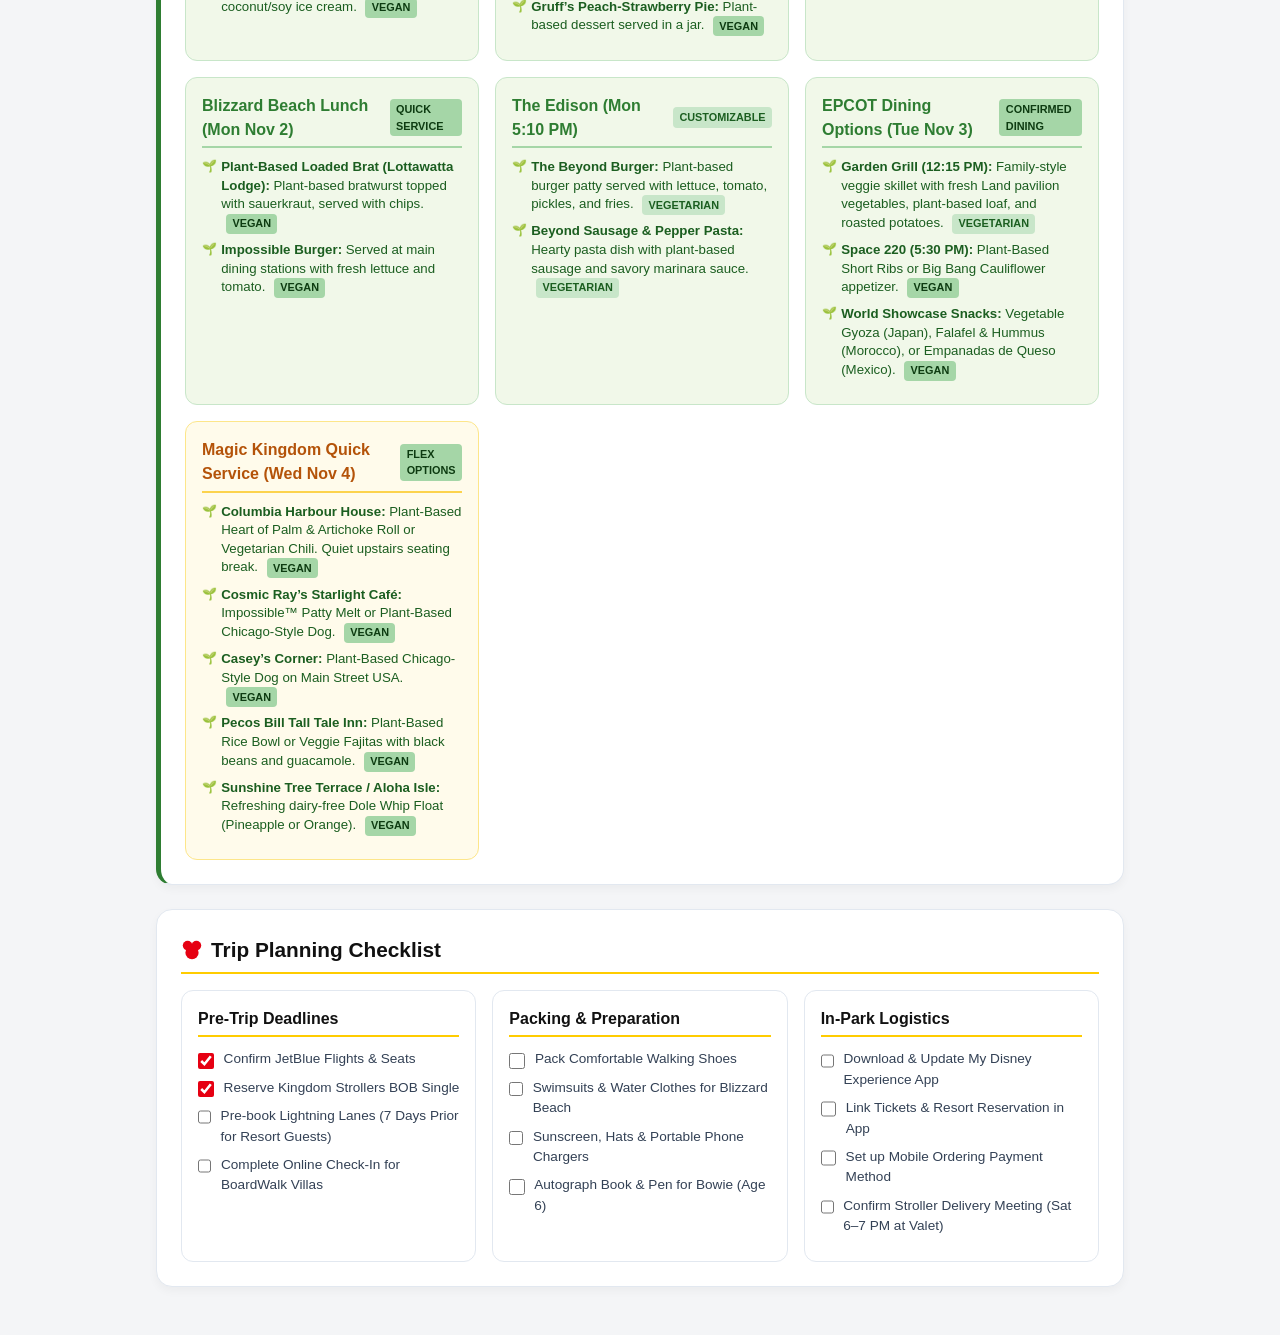
==== commit 8c5e2d83: "Update index.html" ====
--- a/index.html
+++ b/index.html
@@ -279,7 +279,7 @@
               <p>Park hours: 9:00 AM – 9:00 PM (Early Entry 8:30 AM). Easy Skyliner or walk access from BoardWalk.</p>
               <div class="dining-tag">
                 <span class="dining-pill">🤠 12:25 PM: Roundup Rodeo BBQ Lunch</span>
-                <span class="dining-pill">🎬 4:40 PM: Sci-Fi Dine-In Theater Dinner</span>
+             <span class="dining-pill quick">🎬 4:40 PM: Sci-Fi Dine-In Theater Dinner</span>
               </div>
             </div>
             <div class="crowd-pill med">Crowd 5/10</div>
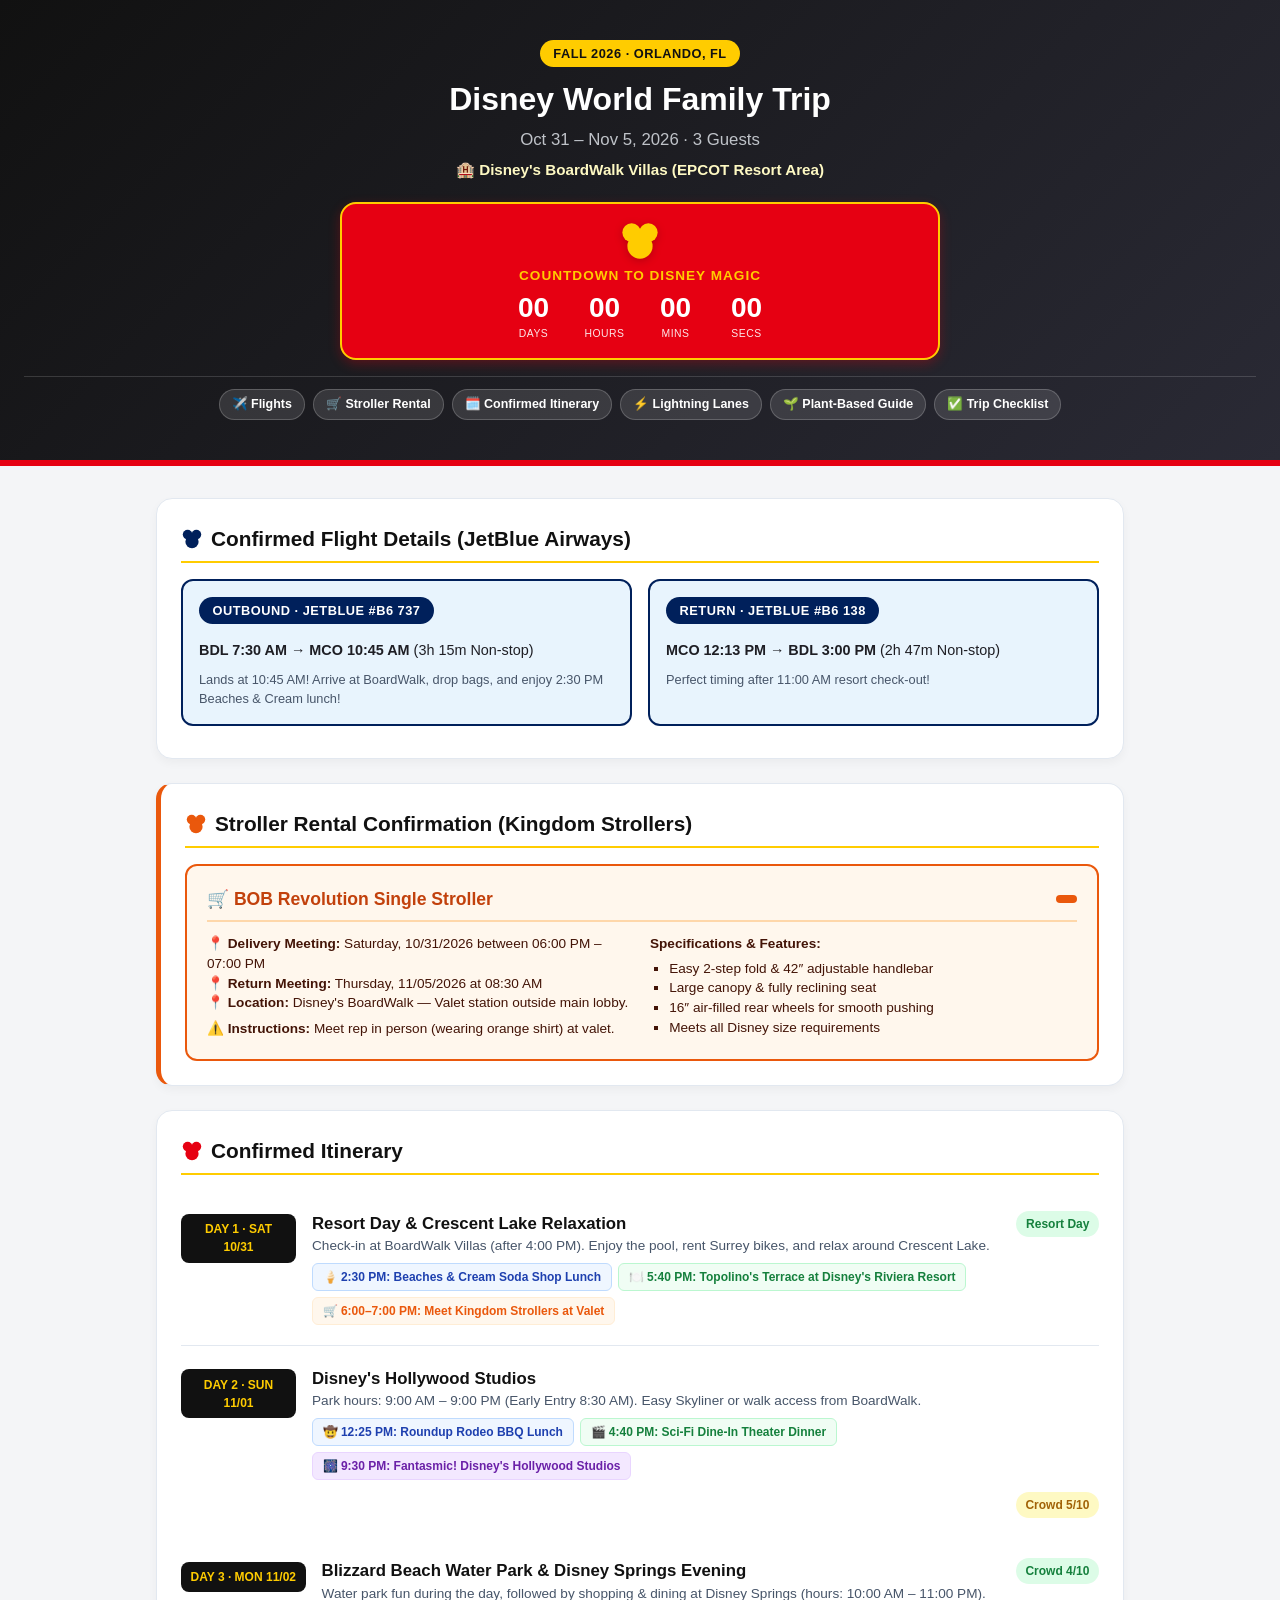
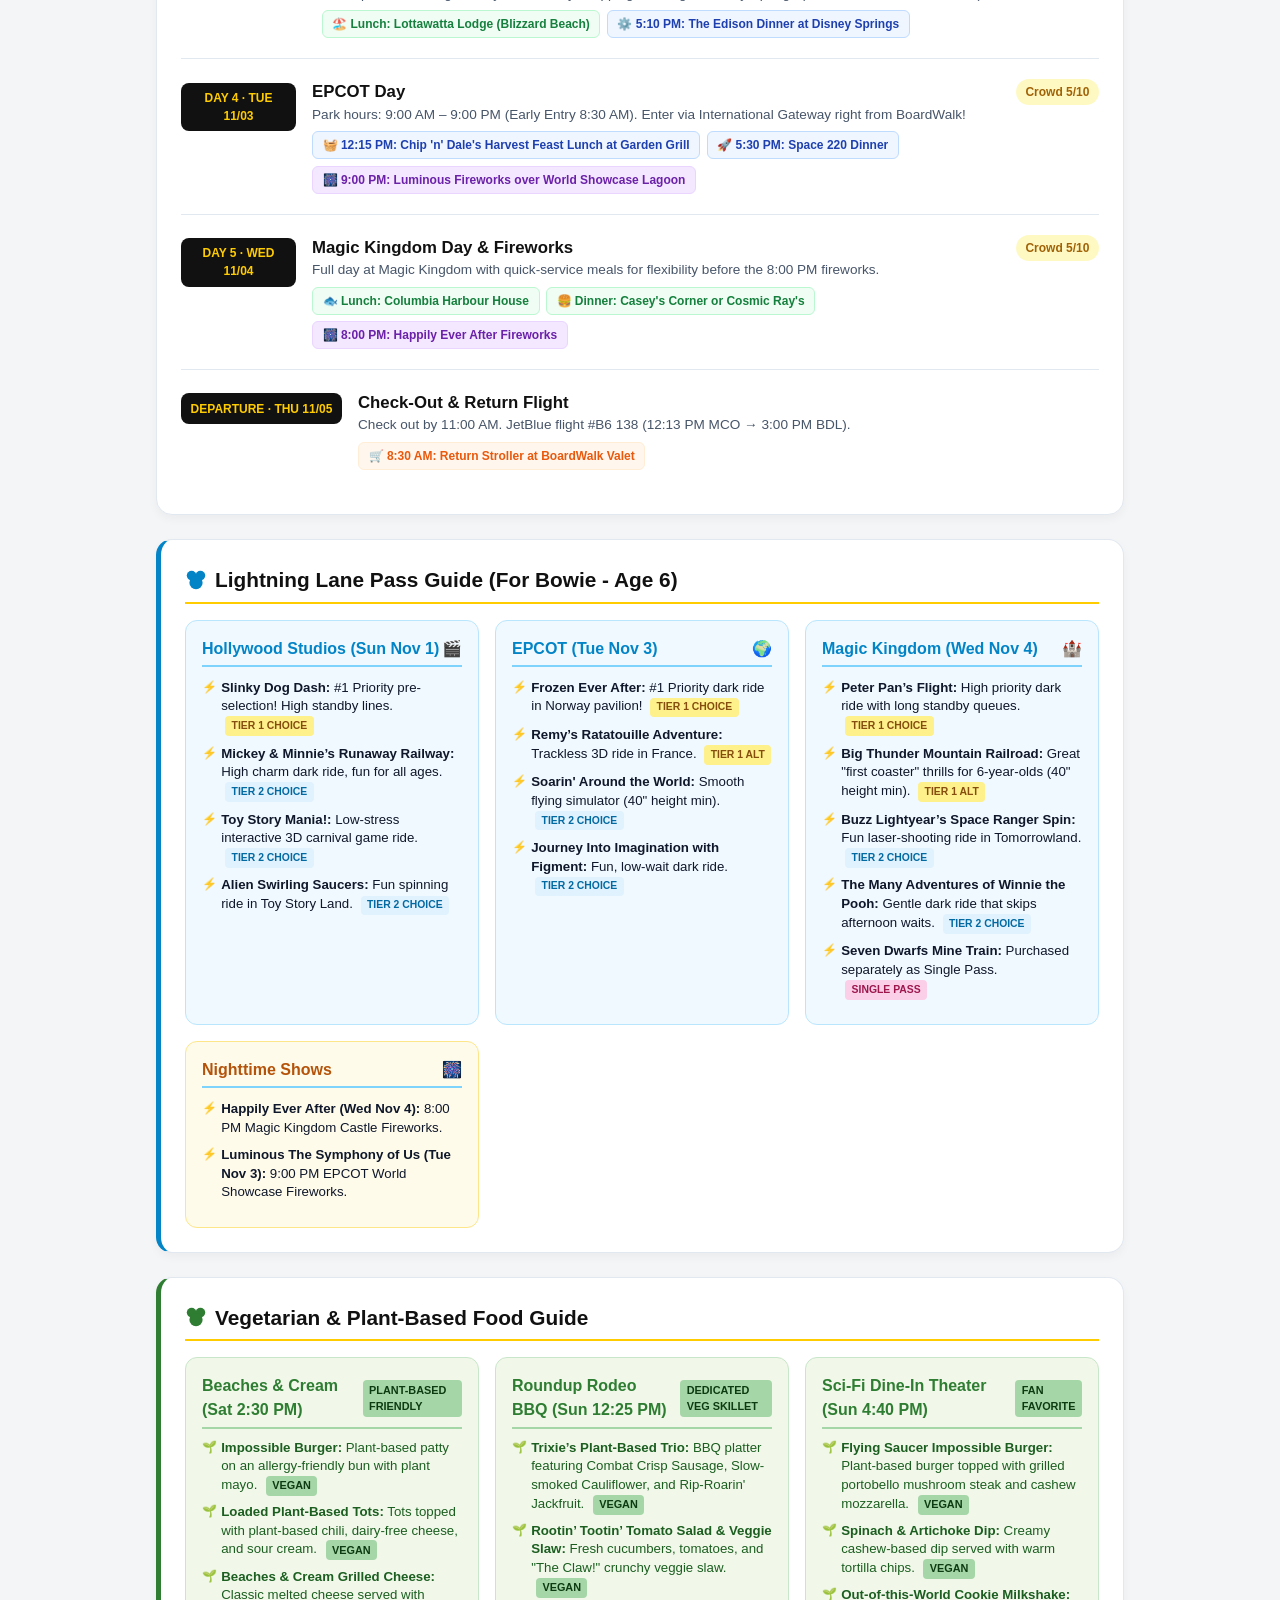
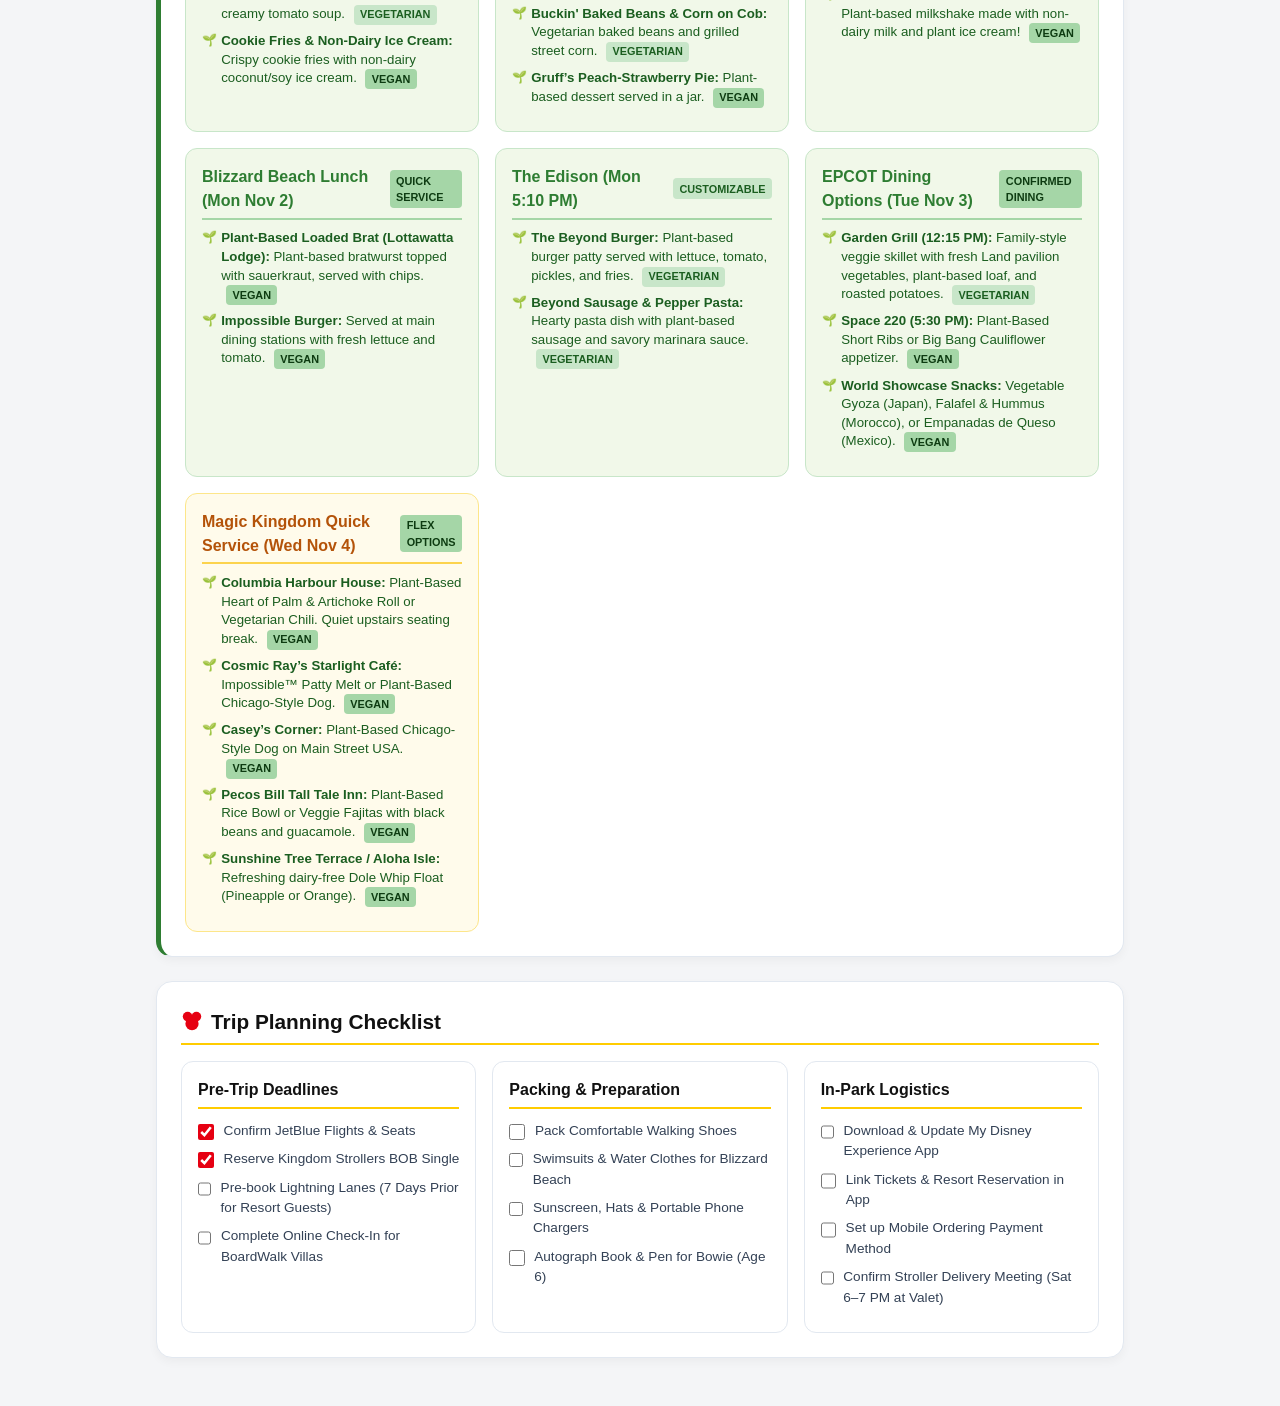
==== commit 045907a3: "Update index.html" ====
--- a/index.html
+++ b/index.html
@@ -280,6 +280,8 @@
               <div class="dining-tag">
                 <span class="dining-pill">🤠 12:25 PM: Roundup Rodeo BBQ Lunch</span>
              <span class="dining-pill quick">🎬 4:40 PM: Sci-Fi Dine-In Theater Dinner</span>
+                <span class="dining-pill show">🎆 9:30 PM: Fantasmic! Disney's Hollywood Studios</span>
+              </div>
               </div>
             </div>
             <div class="crowd-pill med">Crowd 5/10</div>
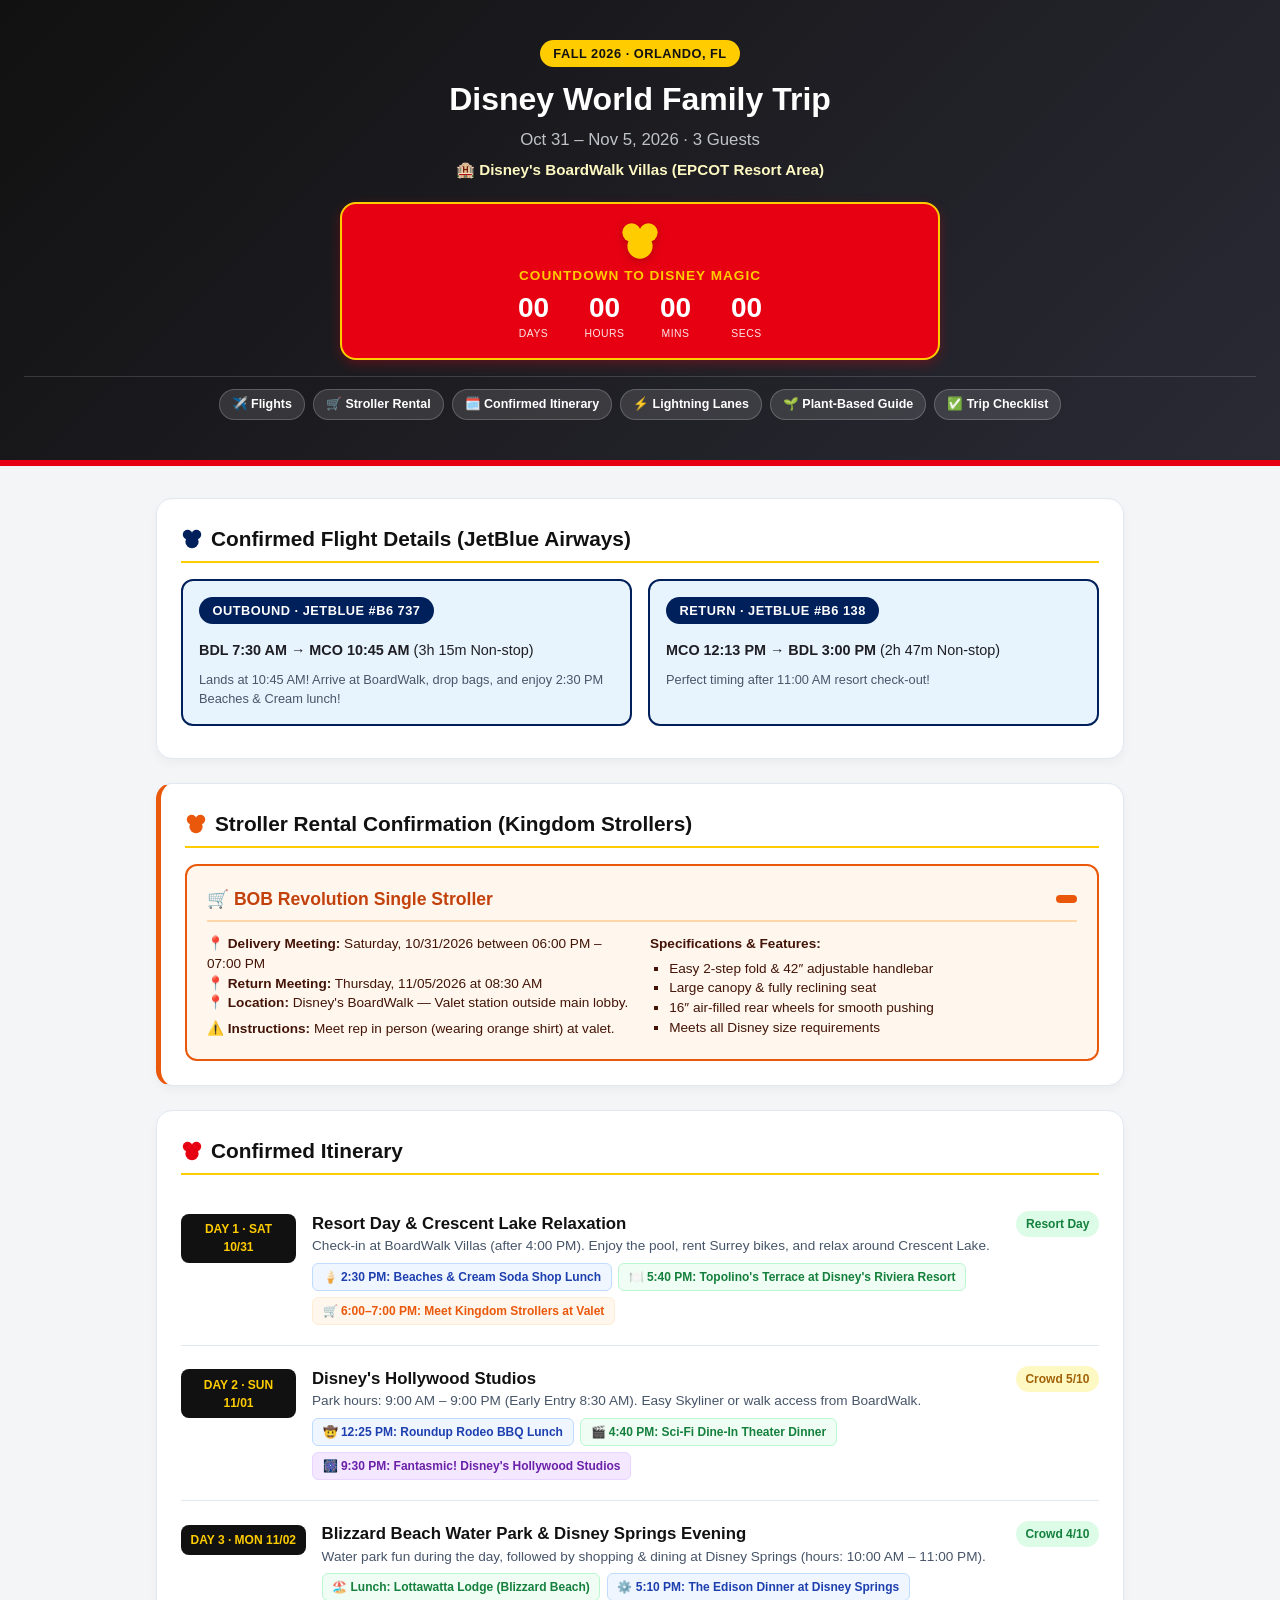
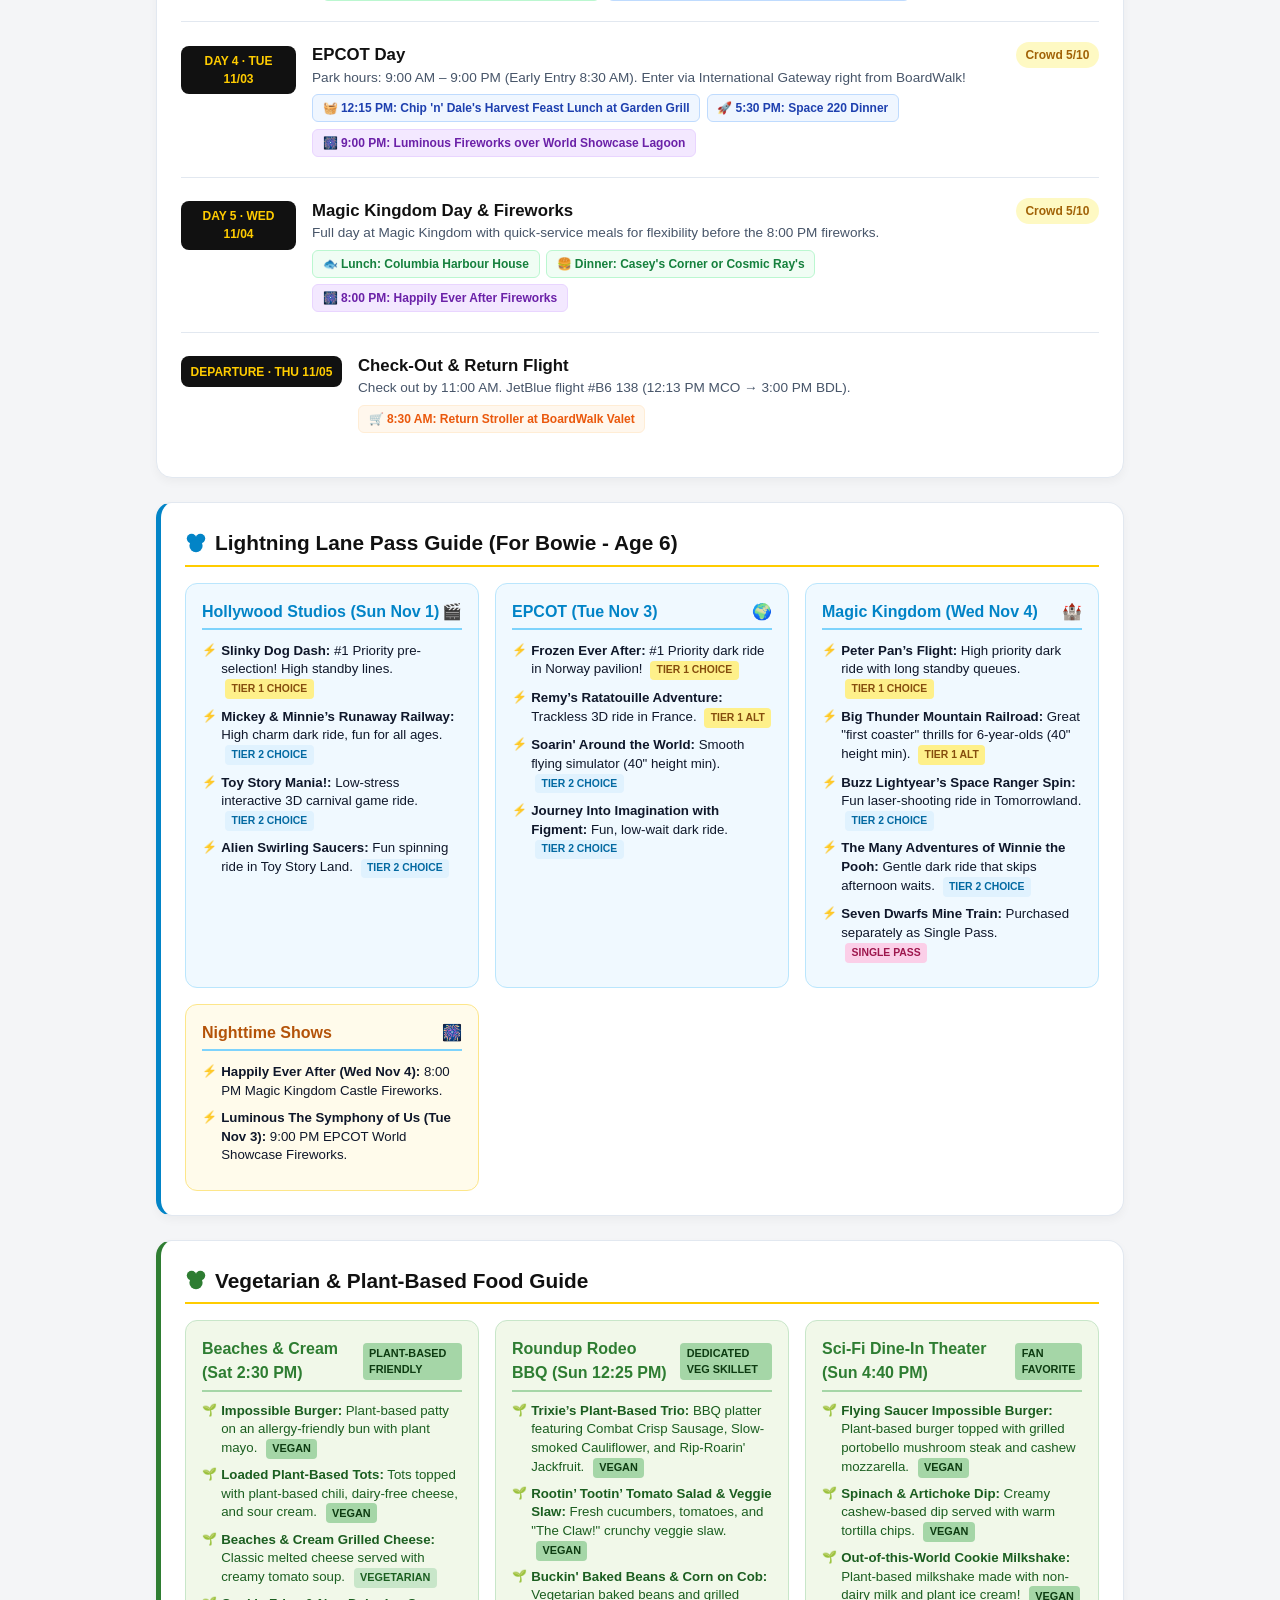
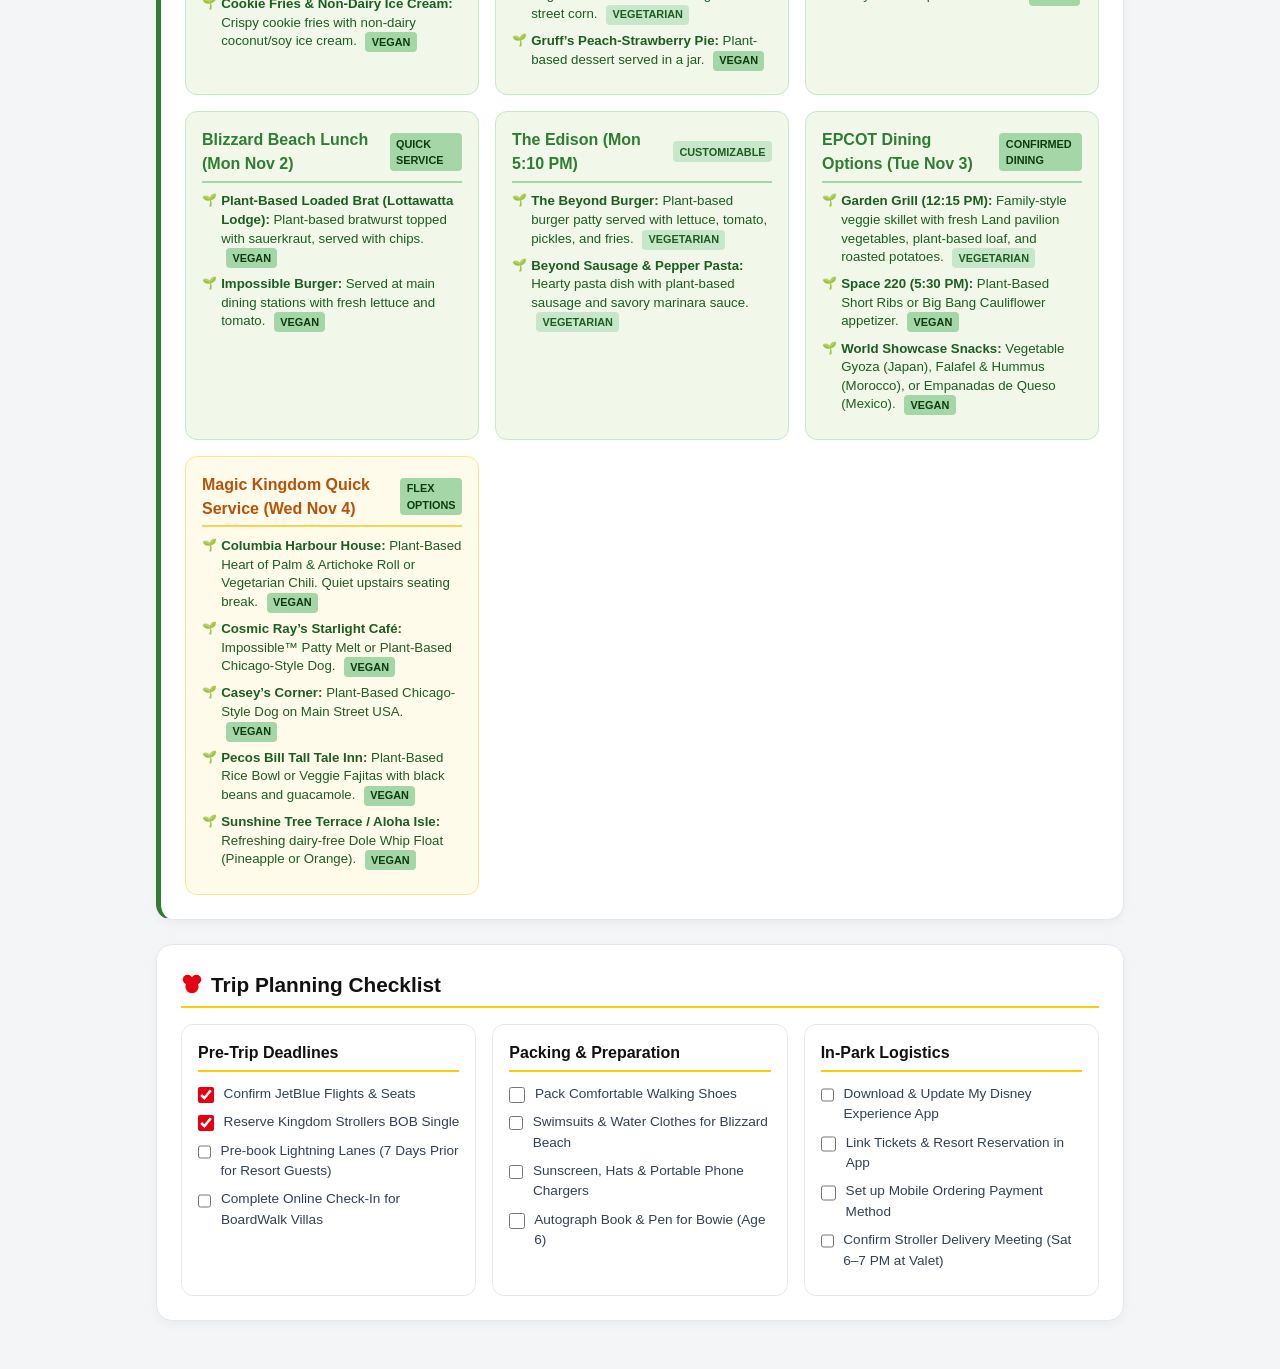
==== commit 685eb1ec: "Update index.html" ====
--- a/index.html
+++ b/index.html
@@ -282,7 +282,6 @@
              <span class="dining-pill quick">🎬 4:40 PM: Sci-Fi Dine-In Theater Dinner</span>
                 <span class="dining-pill show">🎆 9:30 PM: Fantasmic! Disney's Hollywood Studios</span>
               </div>
-              </div>
             </div>
             <div class="crowd-pill med">Crowd 5/10</div>
           </div>
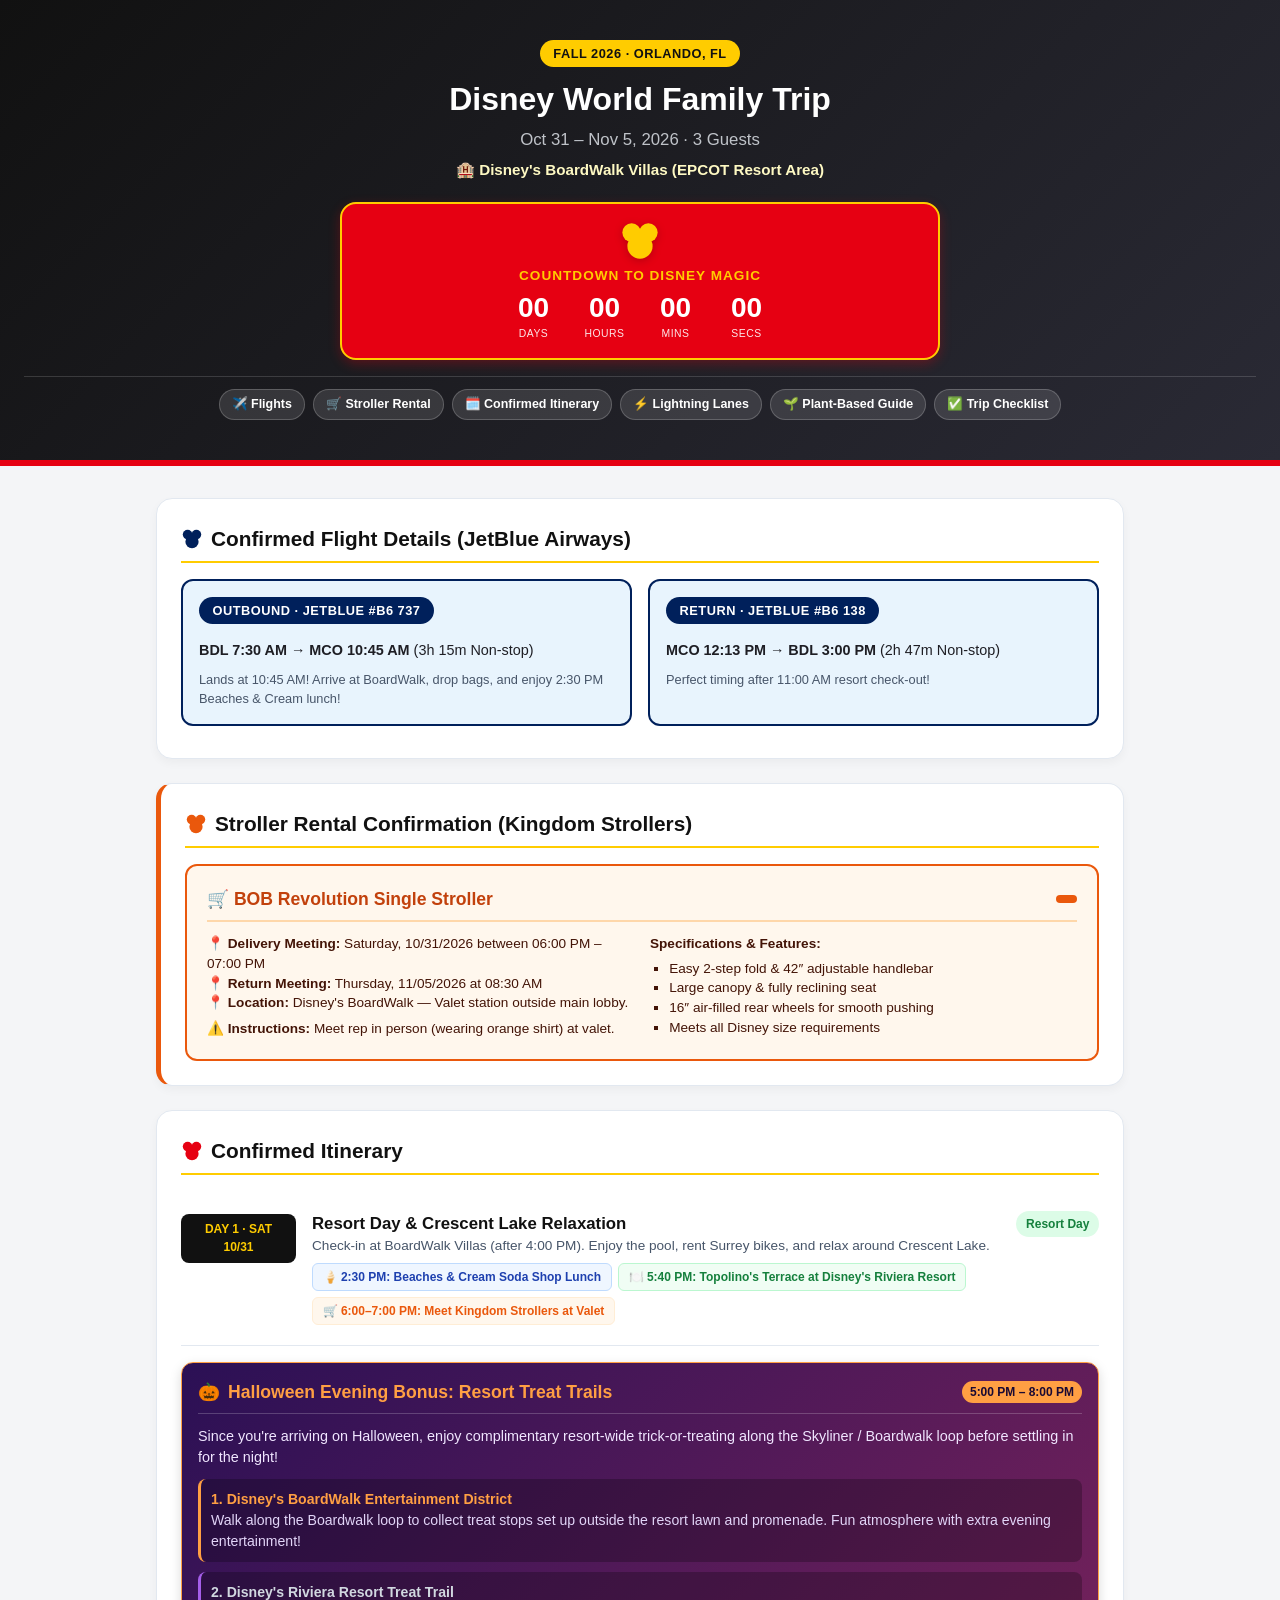
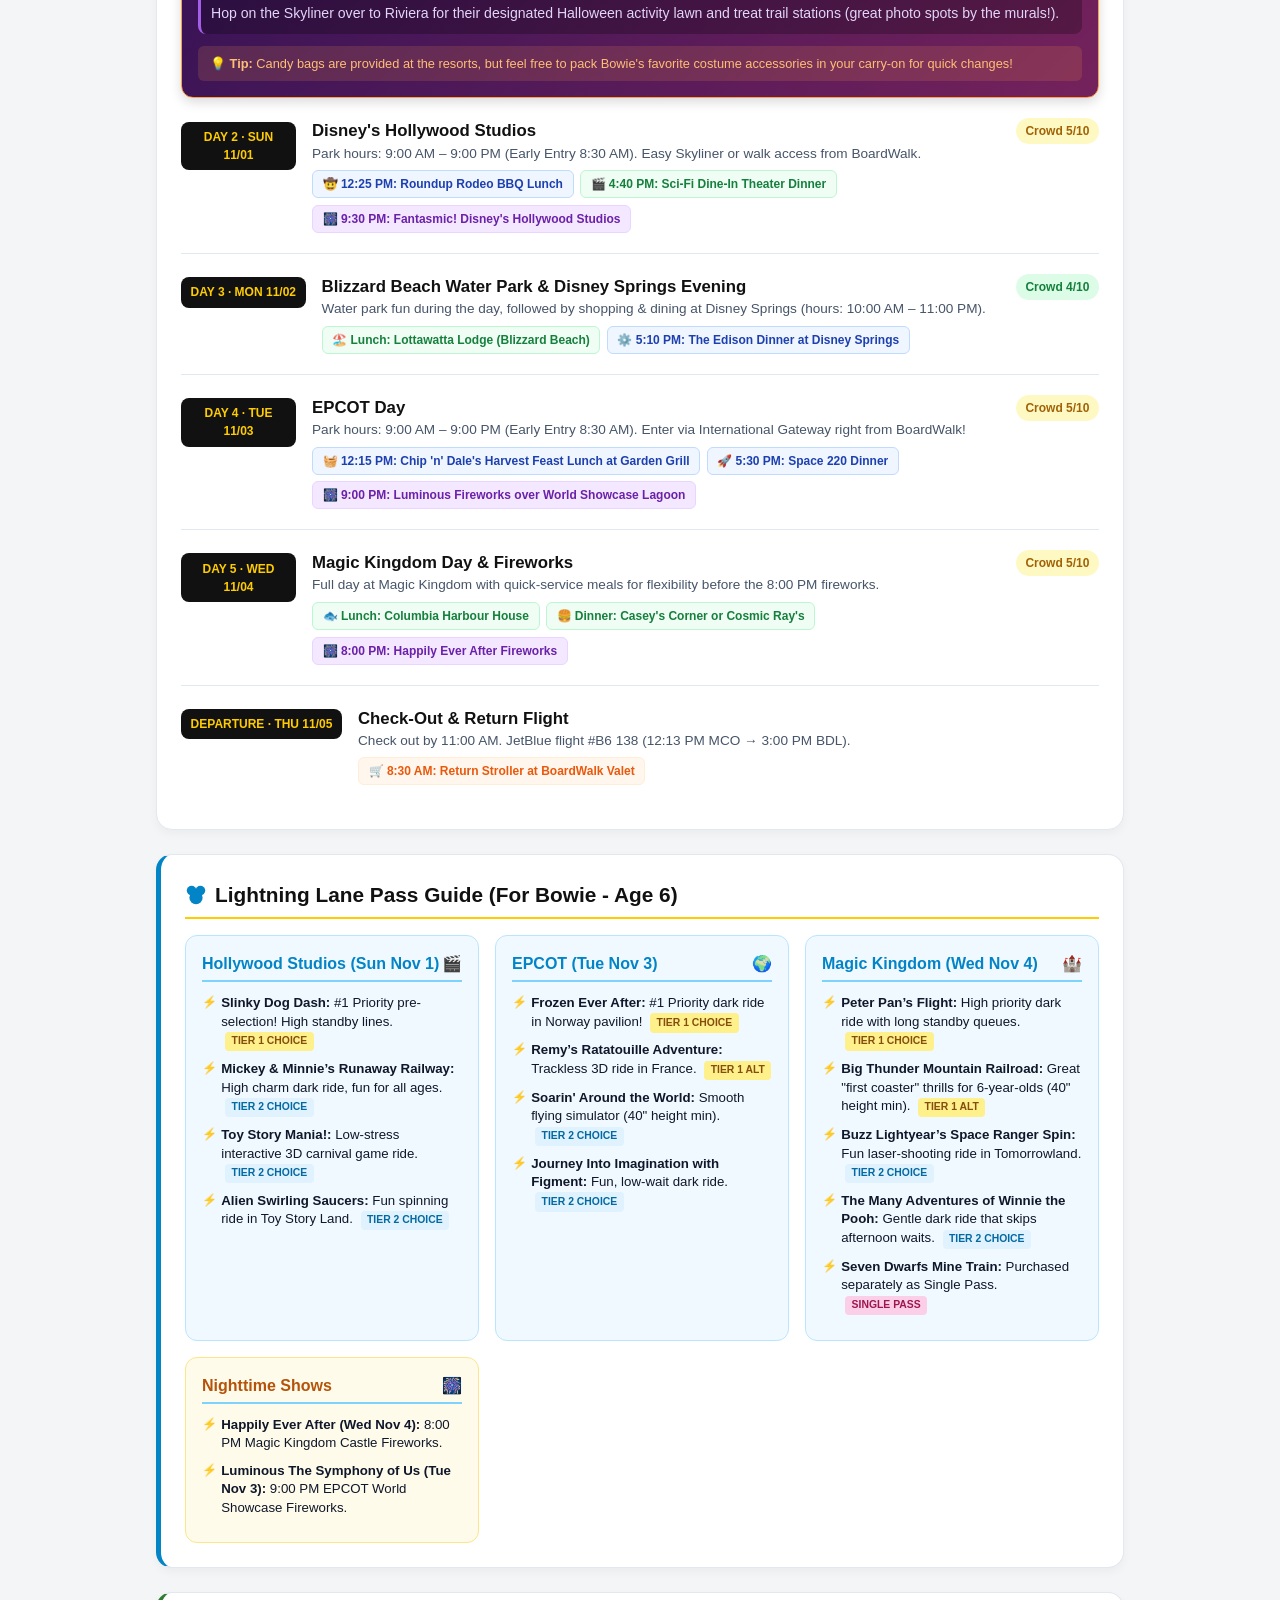
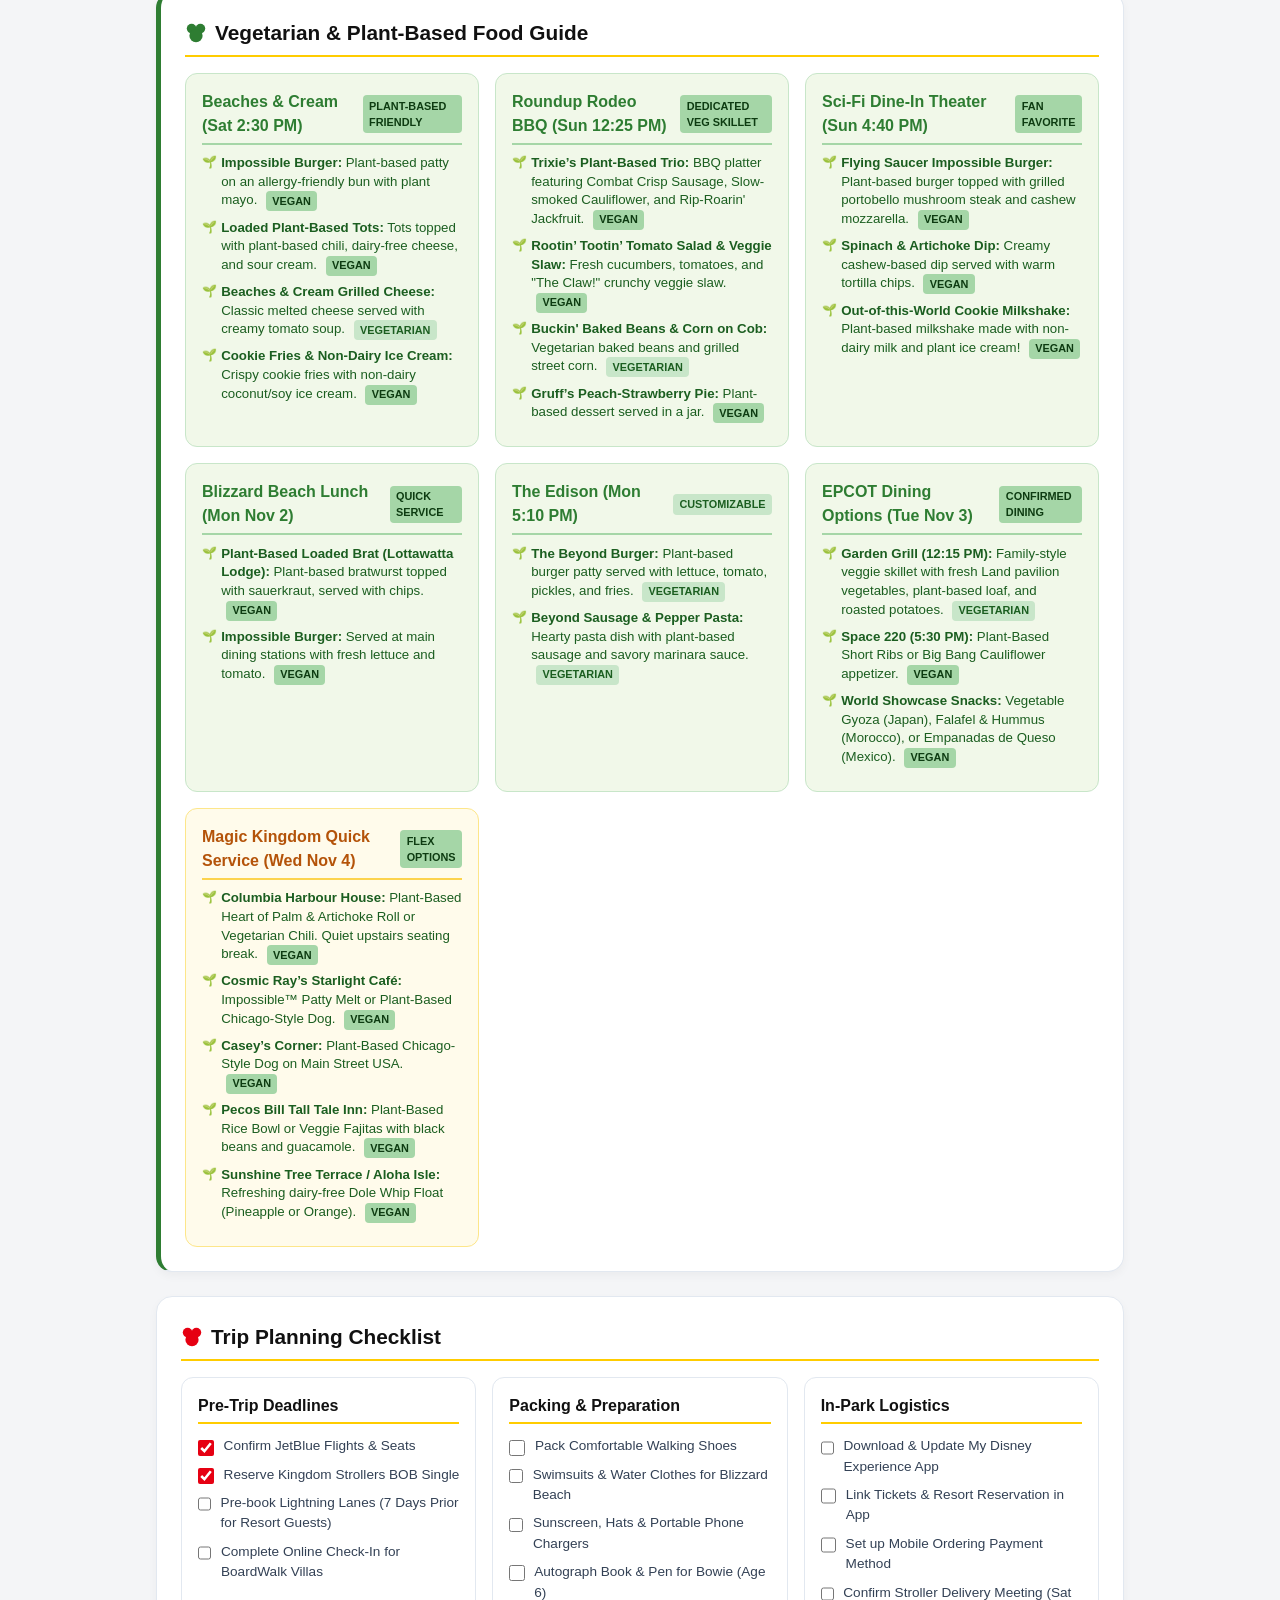
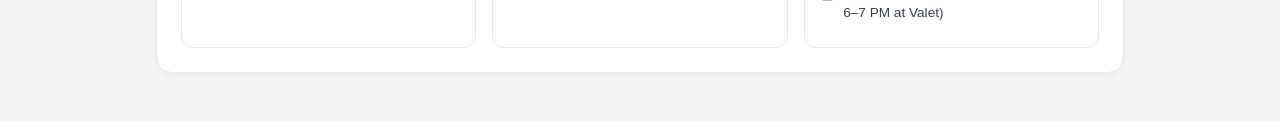
==== commit 07ac05d5: "Update index.html added in halloween deets" ====
--- a/index.html
+++ b/index.html
@@ -269,7 +269,34 @@
             <div class="crowd-pill low">Resort Day</div>
           </div>
         </div>
-
+<!-- Halloween Bonus: Resort Trick-or-Treating -->
+<div class="halloween-bonus-card" style="background: linear-gradient(135deg, #2b1055, #75225b); color: #ffffff; border-radius: 12px; padding: 16px; margin-top: 16px; border: 1px solid #ff9f43; box-shadow: 0 4px 12px rgba(0,0,0,0.15);">
+  <div style="display: flex; align-items: center; justify-content: space-between; border-bottom: 1px solid rgba(255,255,255,0.2); padding-bottom: 8px; margin-bottom: 12px;">
+    <h4 style="margin: 0; font-size: 1.1rem; color: #ff9f43; display: flex; align-items: center; gap: 8px;">
+      <span>🎃</span> Halloween Evening Bonus: Resort Treat Trails
+    </h4>
+    <span style="background: #ff9f43; color: #1a0933; font-size: 0.75rem; font-weight: bold; padding: 2px 8px; border-radius: 12px; text-transform: uppercase;">5:00 PM – 8:00 PM</span>
+  </div>
+
+  <p style="font-size: 0.9rem; line-height: 1.4; margin-bottom: 12px; color: #f0e6ff;">
+    Since you're arriving on Halloween, enjoy complimentary resort-wide trick-or-treating along the Skyliner / Boardwalk loop before settling in for the night!
+  </p>
+
+  <ul style="list-style: none; padding: 0; margin: 0; font-size: 0.88rem; display: flex; flex-direction: column; gap: 10px;">
+    <li style="background: rgba(0,0,0,0.25); padding: 10px; border-radius: 8px; border-left: 3px solid #ff9f43;">
+      <strong style="color: #ff9f43; display: block;">1. Disney's BoardWalk Entertainment District</strong>
+      <span style="color: #e2d5f8;">Walk along the Boardwalk loop to collect treat stops set up outside the resort lawn and promenade. Fun atmosphere with extra evening entertainment!</span>
+    </li>
+    <li style="background: rgba(0,0,0,0.25); padding: 10px; border-radius: 8px; border-left: 3px solid #a55eea;">
+      <strong style="color: #d1d8e0; display: block;">2. Disney's Riviera Resort Treat Trail</strong>
+      <span style="color: #e2d5f8;">Hop on the Skyliner over to Riviera for their designated Halloween activity lawn and treat trail stations (great photo spots by the murals!).</span>
+    </li>
+  </ul>
+
+  <div style="margin-top: 12px; font-size: 0.8rem; background: rgba(255,159,67,0.15); padding: 8px 12px; border-radius: 6px; color: #ffbe76;">
+    💡 <strong>Tip:</strong> Candy bags are provided at the resorts, but feel free to pack Bowie's favorite costume accessories in your carry-on for quick changes!
+  </div>
+</div>
         <!-- DAY 2 -->
         <div class="day-item">
           <div class="day-header-row">
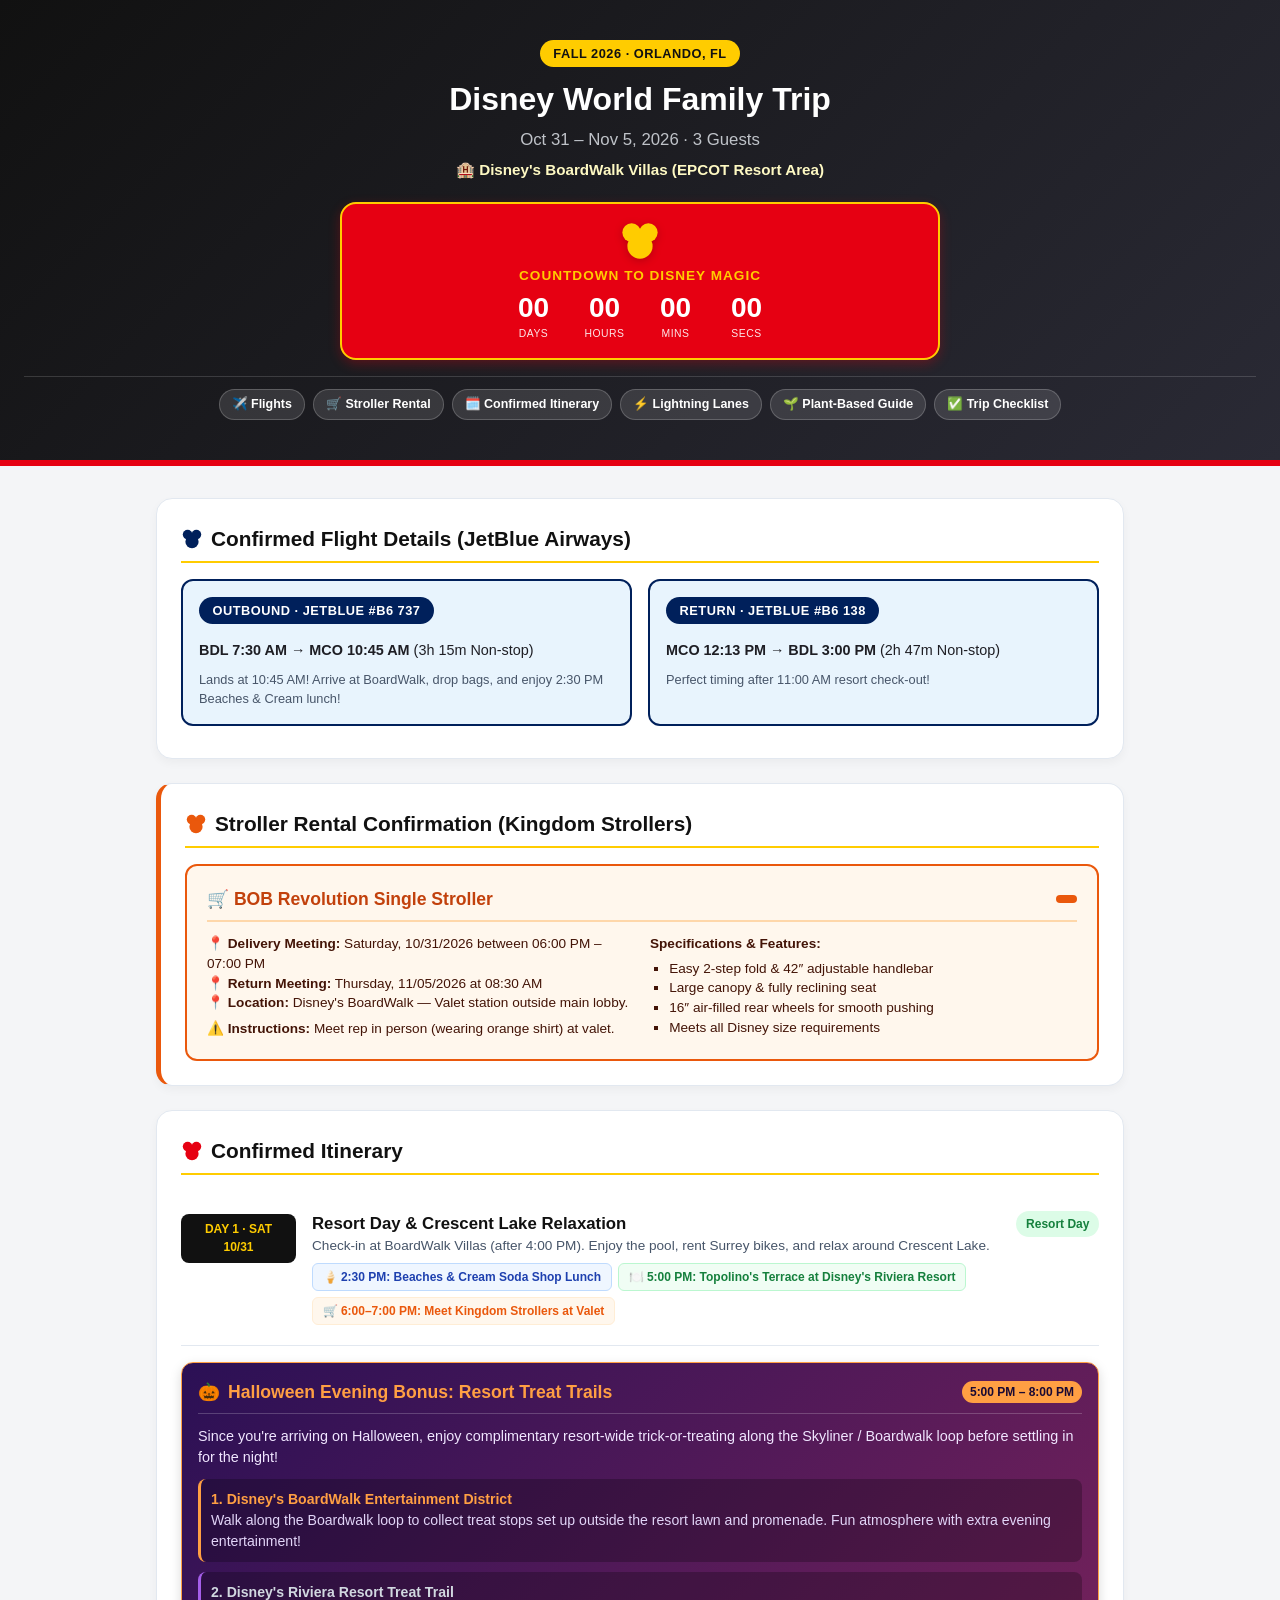
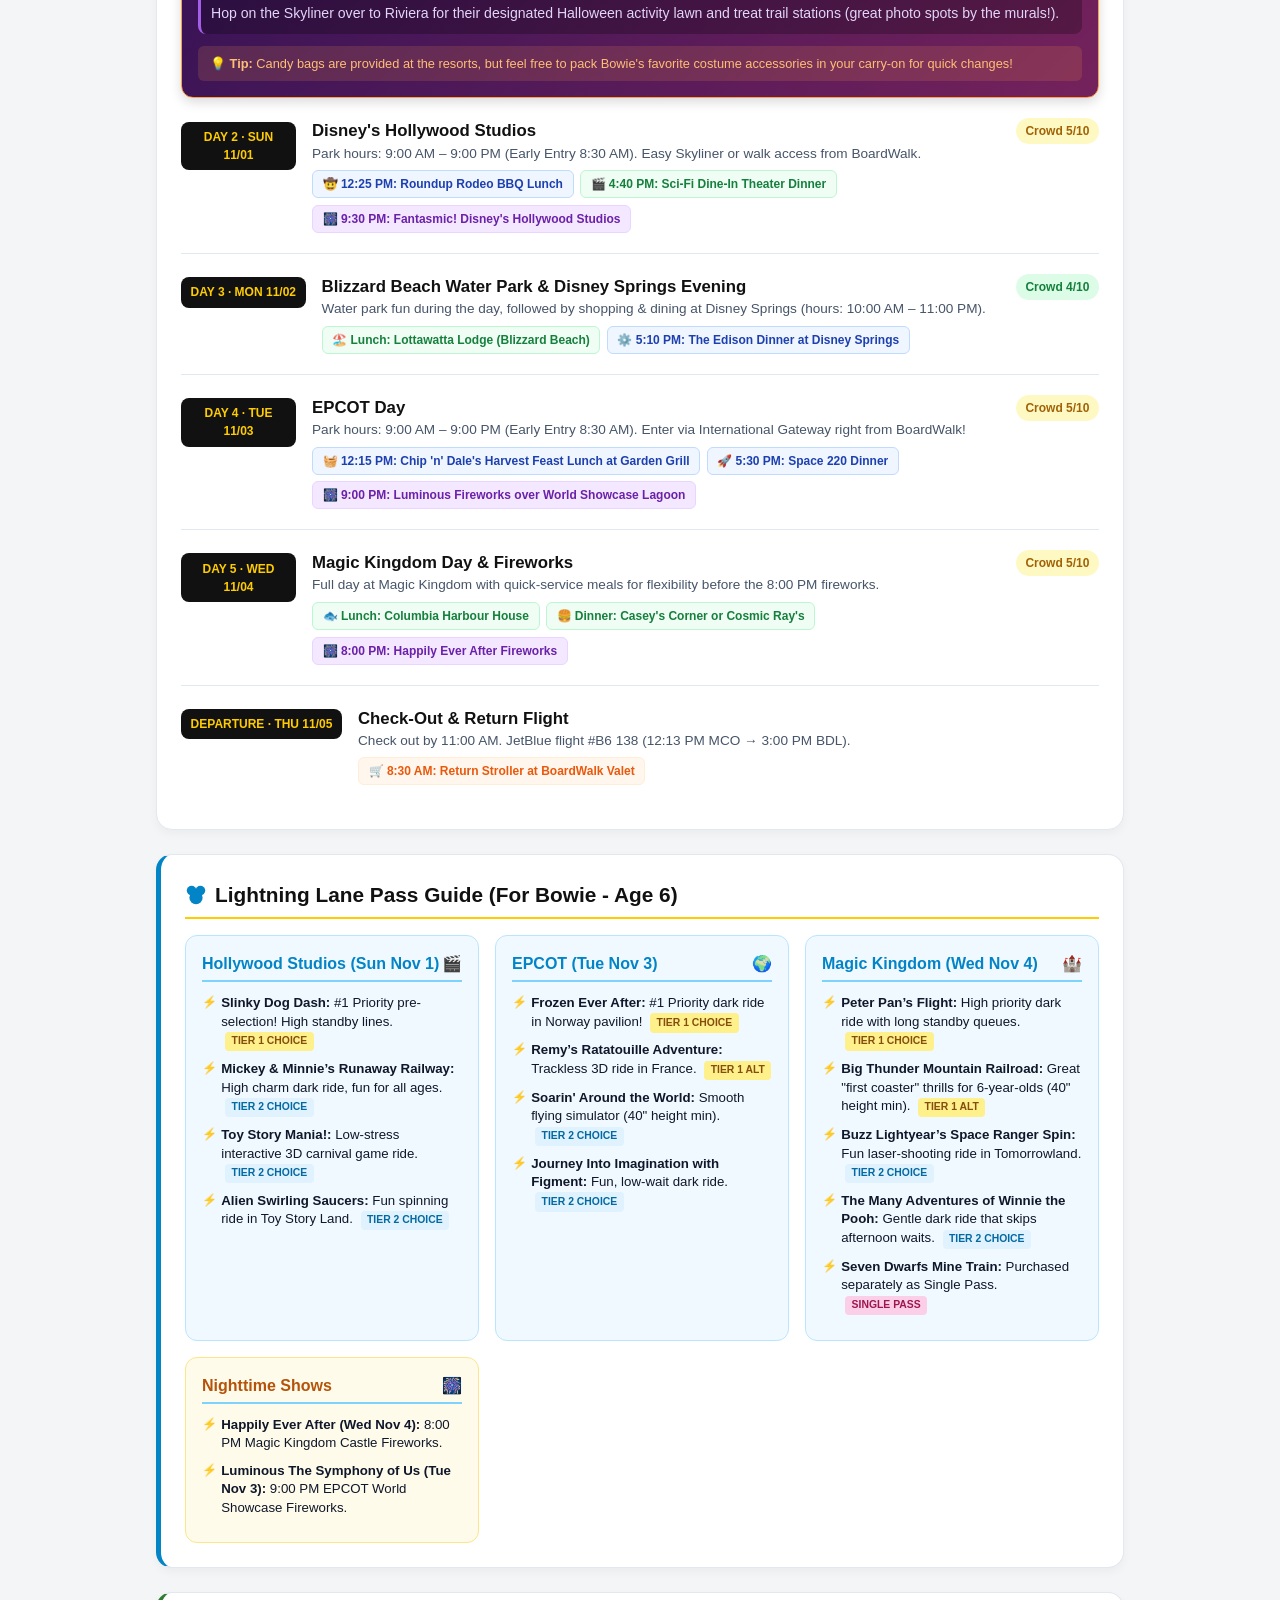
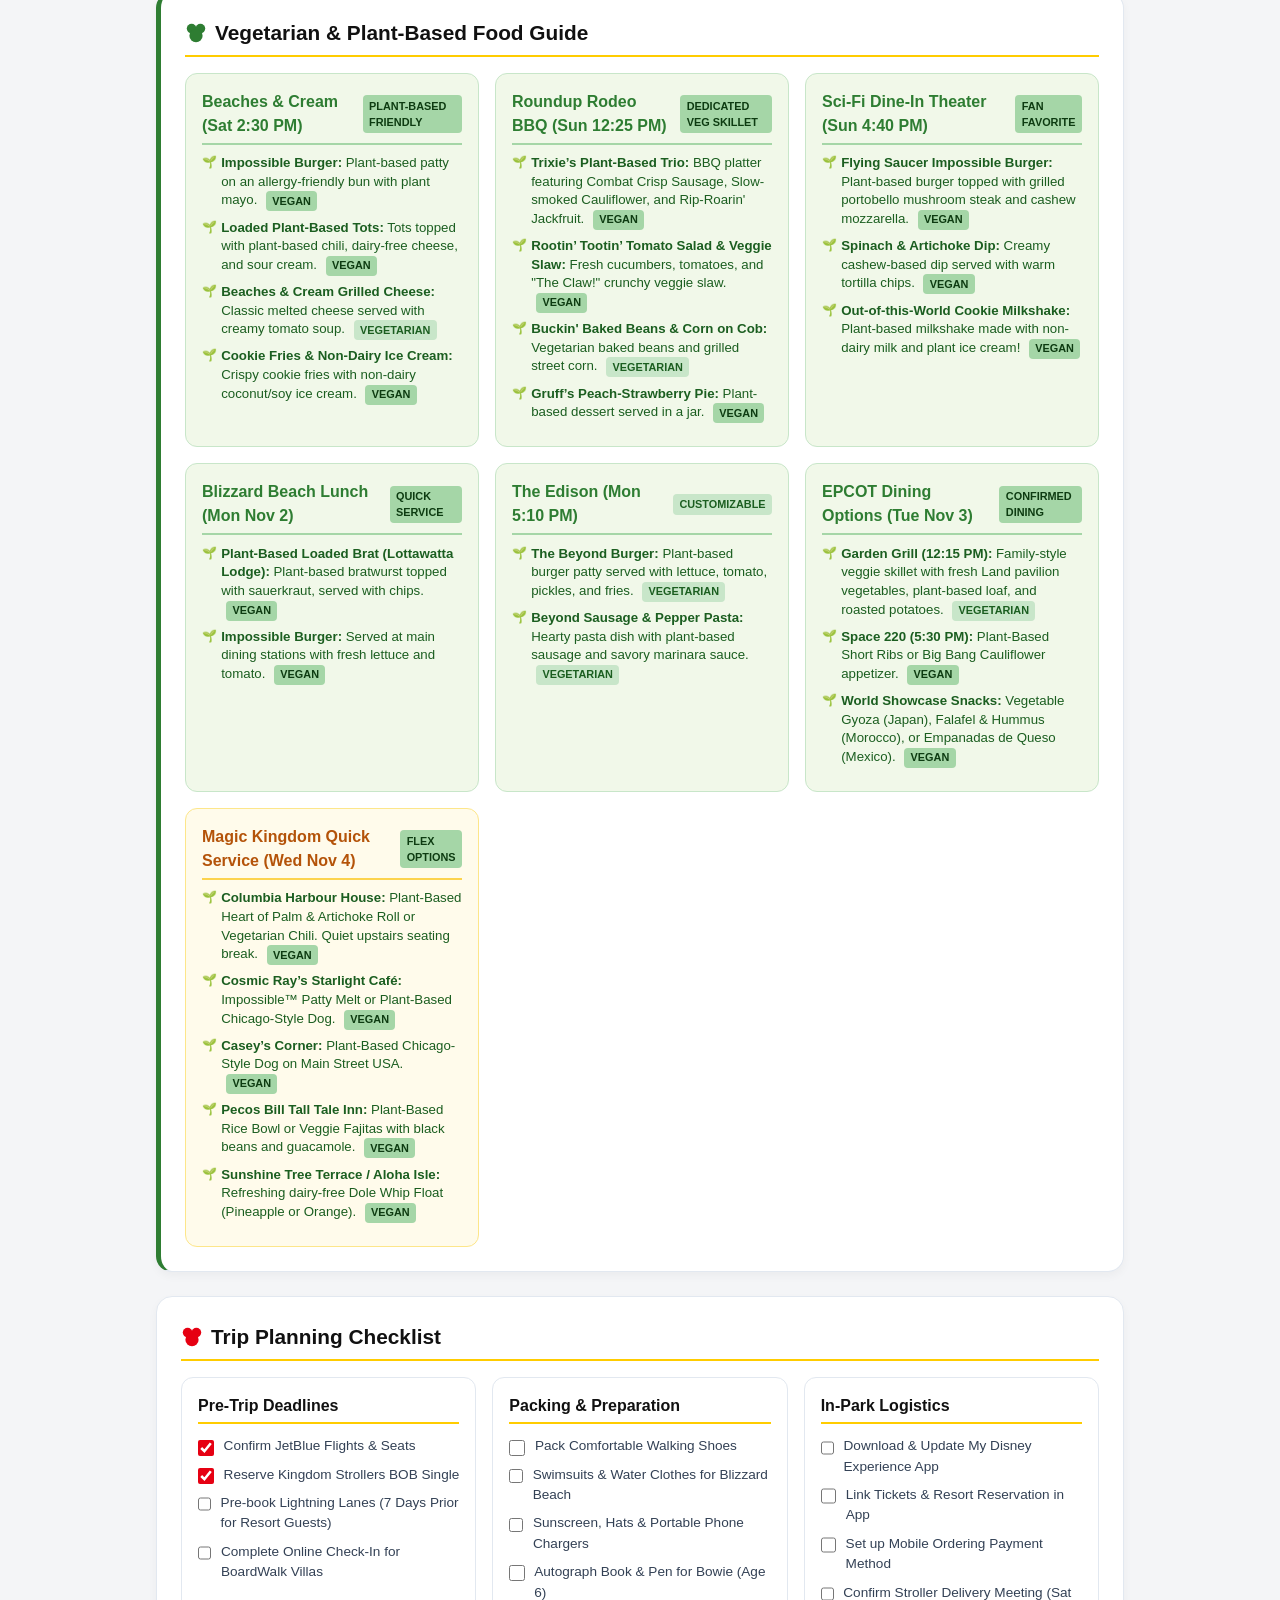
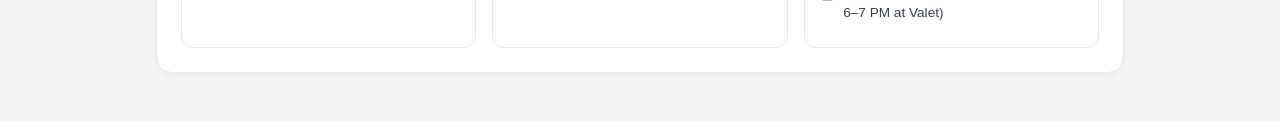
==== commit 58391ba1: "Update index.html" ====
--- a/index.html
+++ b/index.html
@@ -262,7 +262,7 @@
               <p>Check-in at BoardWalk Villas (after 4:00 PM). Enjoy the pool, rent Surrey bikes, and relax around Crescent Lake.</p>
               <div class="dining-tag">
                 <span class="dining-pill">🍦 2:30 PM: Beaches & Cream Soda Shop Lunch</span>
-                <span class="dining-pill quick">🍽️ 5:40 PM: Topolino's Terrace at Disney's Riviera Resort</span>
+                <span class="dining-pill quick">🍽️ 5:00 PM: Topolino's Terrace at Disney's Riviera Resort</span>
                 <span class="dining-pill stroller">🛒 6:00–7:00 PM: Meet Kingdom Strollers at Valet</span>
               </div>
             </div>
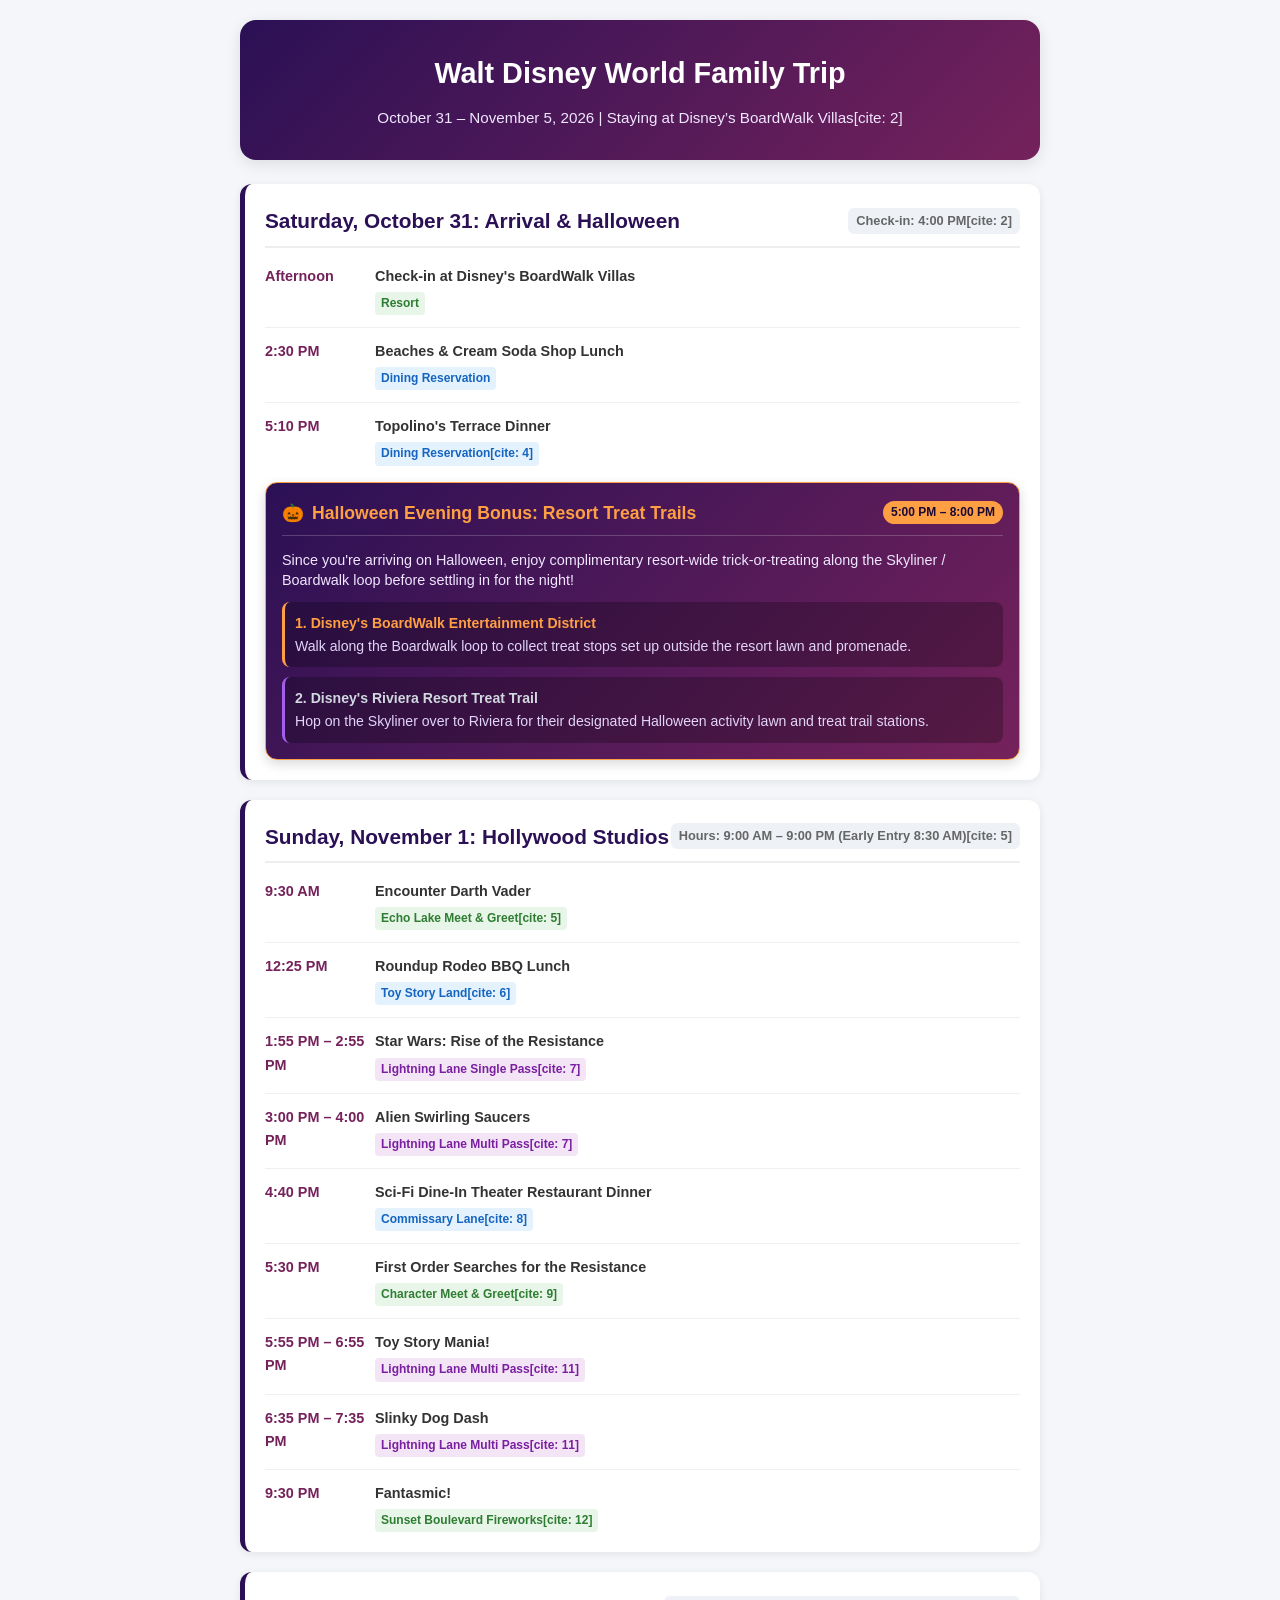
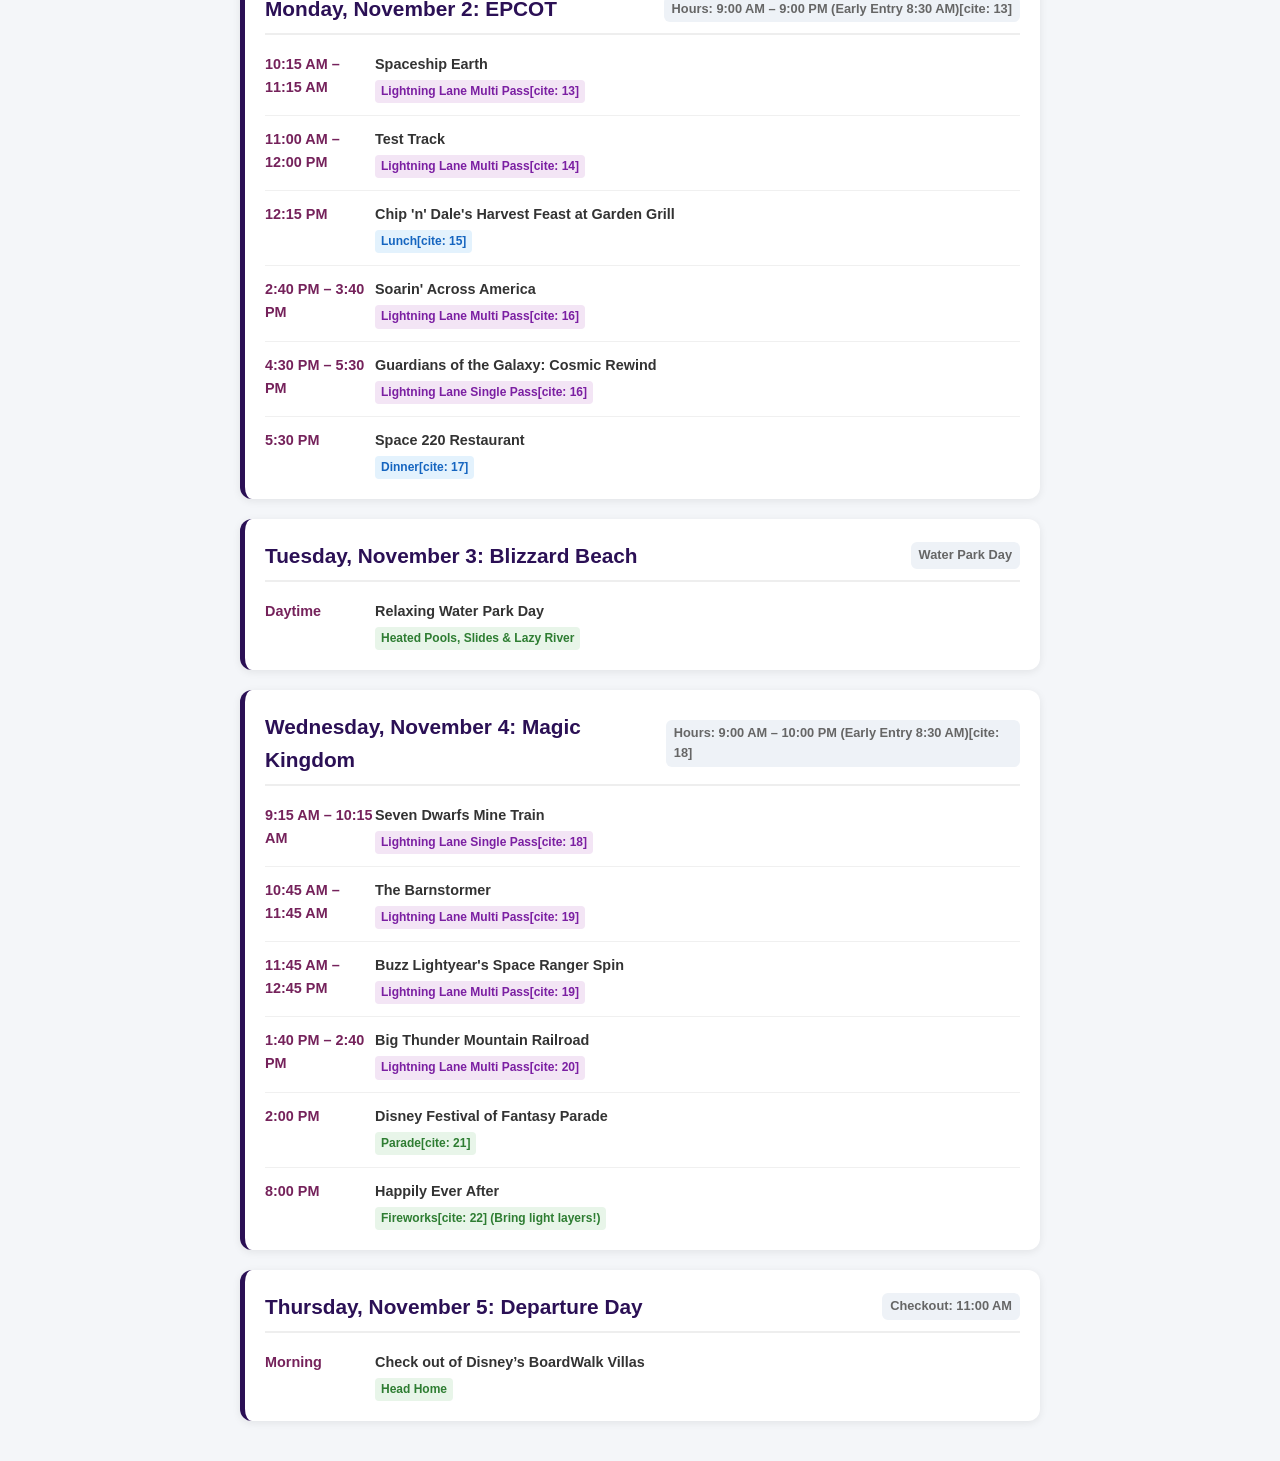
==== commit 48032eab: "Update index.html lightning updated" ====
--- a/index.html
+++ b/index.html
@@ -1,593 +1,383 @@
 <!DOCTYPE html>
 <html lang="en">
 <head>
-  <meta charset="UTF-8">
-  <meta name="viewport" content="width=device-width, initial-scale=1.0">
-  <title>Disney World Family Trip Dashboard | Fall 2026</title>
-  <style>
-    :root {
-      --mickey-red: #e60012;
-      --mickey-yellow: #ffcc00;
-      --mickey-black: #111111;
-      --mickey-dark: #1e1e24;
-      --mickey-white: #ffffff;
-      --bg-gray: #f4f5f7;
-      --card-bg: #ffffff;
-      --border: #e2e8f0;
-      --success: #16a34a;
-      --plant-green: #2e7d32;
-      --plant-bg: #f1f8e9;
-      --ll-blue: #0284c7;
-      --ll-bg: #f0f9ff;
-      --fireworks-purple: #6b21a8;
-      --fireworks-bg: #f3e8ff;
-      --jetblue-blue: #00205b;
-      --jetblue-light: #e8f4fd;
-      --stroller-orange: #ea580c;
-      --stroller-bg: #fff7ed;
-      --stroller-border: #ffedd5;
-    }
-    * { box-sizing: border-box; margin: 0; padding: 0; font-family: -apple-system, BlinkMacSystemFont, "Segoe UI", Roboto, sans-serif; }
-    body { background-color: var(--bg-gray); color: var(--mickey-dark); line-height: 1.5; padding-bottom: 3rem; }
-    
-    .dashboard-header { 
-      background: linear-gradient(135deg, var(--mickey-black) 0%, #2a2a35 100%); 
-      color: var(--mickey-white); 
-      padding: 2.5rem 1.5rem; 
-      text-align: center; 
-      border-bottom: 6px solid var(--mickey-red);
-    }
-    .badge { 
-      display: inline-block; 
-      background: var(--mickey-yellow); 
-      color: var(--mickey-black); 
-      padding: 0.25rem 0.85rem; 
-      border-radius: 999px; 
-      font-size: 0.8rem; 
-      font-weight: 800; 
-      letter-spacing: 0.5px;
-      margin-bottom: 0.5rem; 
-      text-transform: uppercase;
-    }
-    .subtitle { opacity: 0.9; font-size: 1.05rem; margin-top: 0.25rem; color: #d1d5db; }
-    .resort-tag { font-size: 0.95rem; color: #fef9c3; font-weight: 700; margin-top: 0.4rem; }
-    
-    .countdown-container {
-      background: var(--mickey-red);
-      color: white;
-      max-width: 600px;
-      margin: 1.25rem auto 0;
-      padding: 1rem 1.25rem;
-      border-radius: 16px;
-      box-shadow: 0 4px 12px rgba(230, 0, 18, 0.3);
-      border: 2px solid var(--mickey-yellow);
-    }
-    .mickey-logo { width: 42px; height: 42px; margin: 0 auto 0.25rem; display: block; filter: drop-shadow(0px 2px 4px rgba(0,0,0,0.2)); }
-    .countdown-title { font-size: 0.85rem; font-weight: 800; text-transform: uppercase; letter-spacing: 1px; margin-bottom: 0.5rem; color: var(--mickey-yellow); }
-    .countdown-timer { display: flex; justify-content: center; gap: 1rem; }
-    .time-block { display: flex; flex-direction: column; align-items: center; min-width: 55px; }
-    .time-num { font-size: 1.75rem; font-weight: 800; line-height: 1; }
-    .time-label { font-size: 0.65rem; text-transform: uppercase; letter-spacing: 0.5px; margin-top: 0.25rem; opacity: 0.9; }
-
-    .dashboard-grid { max-width: 1000px; margin: 2rem auto 0; padding: 0 1rem; display: grid; grid-template-columns: 1fr; gap: 1.5rem; }
-    .card { background: var(--card-bg); border-radius: 16px; padding: 1.5rem; border: 1px solid var(--border); box-shadow: 0 4px 10px rgba(0, 0, 0, 0.04); }
-    .card h2 { 
-      color: var(--mickey-black); 
-      border-bottom: 2px solid var(--mickey-yellow); 
-      padding-bottom: 0.4rem; 
-      margin-bottom: 1rem; 
-      font-size: 1.3rem; 
-      display: flex; 
-      align-items: center; 
-      gap: 0.5rem; 
-    }
-    .section-mickey-icon { width: 22px; height: 22px; }
-
-    .dashboard-nav { display: flex; flex-wrap: wrap; gap: 0.5rem; justify-content: center; margin-top: 1rem; padding-top: 0.75rem; border-top: 1px solid rgba(255,255,255,0.15); }
-    .nav-link { background: rgba(255,255,255,0.12); color: var(--mickey-white); text-decoration: none; padding: 0.35rem 0.75rem; border-radius: 20px; font-size: 0.78rem; font-weight: 600; border: 1px solid rgba(255,255,255,0.2); }
-    .nav-link:hover { background: var(--mickey-yellow); color: var(--mickey-black); }
-
-    /* Days Itinerary */
-    .day-item { display: flex; flex-direction: column; gap: 0.75rem; padding: 1.25rem 0; border-bottom: 1px solid var(--border); }
-    .day-item:last-child { border-bottom: none; }
-    .day-header-row { display: flex; align-items: flex-start; gap: 1rem; width: 100%; }
-    .day-badge { font-size: 0.75rem; font-weight: 800; background: var(--mickey-black); color: var(--mickey-yellow); padding: 0.4rem 0.6rem; border-radius: 8px; min-width: 115px; text-align: center; margin-top: 0.2rem; }
-    .day-details { flex-grow: 1; }
-    .day-details h3 { font-size: 1.05rem; color: var(--mickey-black); }
-    .day-details p { font-size: 0.85rem; color: #475569; }
-    .dining-tag { margin-top: 0.4rem; display: flex; flex-wrap: wrap; gap: 0.4rem; }
-    .dining-pill { background: #eff6ff; border: 1px solid #bfdbfe; color: #1e40af; font-size: 0.75rem; font-weight: 700; padding: 0.25rem 0.6rem; border-radius: 6px; }
-    .dining-pill.quick { background: #f0fdf4; border: 1px solid #bbf7d0; color: #15803d; }
-    .dining-pill.show { background: var(--fireworks-bg); border: 1px solid #e9d5ff; color: var(--fireworks-purple); }
-    .dining-pill.stroller { background: var(--stroller-bg); border: 1px solid var(--stroller-border); color: var(--stroller-orange); }
-    .crowd-pill { margin-left: auto; font-size: 0.75rem; font-weight: 700; padding: 0.25rem 0.6rem; border-radius: 999px; white-space: nowrap; }
-    .crowd-pill.low { background: #dcfce7; color: #15803d; }
-    .crowd-pill.med { background: #fef9c3; color: #a16207; }
-
-    /* Stroller Box */
-    .stroller-card { border: 2px solid var(--stroller-orange); background: var(--stroller-bg); border-radius: 12px; padding: 1.25rem; margin-top: 0.5rem; }
-    .stroller-header { display: flex; justify-content: space-between; align-items: center; border-bottom: 2px solid #fed7aa; padding-bottom: 0.5rem; margin-bottom: 0.75rem; }
-    .stroller-header h3 { color: #c2410c; font-size: 1.1rem; }
-    .stroller-price { background: var(--stroller-orange); color: white; font-weight: 800; padding: 0.25rem 0.65rem; border-radius: 6px; font-size: 0.9rem; }
-    .stroller-grid { display: grid; grid-template-columns: repeat(auto-fit, minmax(260px, 1fr)); gap: 1rem; }
-    .stroller-info-block { font-size: 0.85rem; color: #431407; line-height: 1.45; }
-    .stroller-info-block ul { list-style-type: square; padding-left: 1.2rem; margin-top: 0.3rem; }
-
-    /* Plant-Based / Vegetarian Section */
-    .veg-grid { display: grid; grid-template-columns: repeat(auto-fit, minmax(290px, 1fr)); gap: 1rem; margin-top: 0.5rem; }
-    .veg-card { border: 1px solid #c8e6c9; background: var(--plant-bg); border-radius: 12px; padding: 1rem; position: relative; }
-    .veg-card h3 { font-size: 1rem; color: var(--plant-green); border-bottom: 2px solid #a5d6a7; padding-bottom: 0.3rem; margin-bottom: 0.6rem; display: flex; justify-content: space-between; align-items: center; }
-    .veg-card ul { list-style: none; padding-left: 0; }
-    .veg-card li { font-size: 0.83rem; color: #1b5e20; margin-bottom: 0.45rem; padding-left: 1.2rem; position: relative; line-height: 1.4; }
-    .veg-card li::before { content: "🌱"; position: absolute; left: 0; top: 0; font-size: 0.75rem; }
-    .veg-tag { font-size: 0.68rem; font-weight: 800; text-transform: uppercase; padding: 0.15rem 0.4rem; border-radius: 4px; margin-left: 0.3rem; display: inline-block; }
-    .tag-v { background: #c8e6c9; color: #1b5e20; }
-    .tag-vg { background: #a5d6a7; color: #0d3b11; }
-
-    /* Lightning Lanes */
-    .ll-grid { display: grid; grid-template-columns: repeat(auto-fit, minmax(280px, 1fr)); gap: 1rem; margin-top: 0.5rem; }
-    .ll-card { border: 1px solid #bae6fd; background: var(--ll-bg); border-radius: 12px; padding: 1rem; }
-    .ll-card h3 { font-size: 1rem; color: var(--ll-blue); border-bottom: 2px solid #7dd3fc; padding-bottom: 0.25rem; margin-bottom: 0.75rem; display: flex; justify-content: space-between; align-items: center; }
-    .ll-card ul { list-style: none; padding-left: 0; }
-    .ll-card li { font-size: 0.83rem; color: #0f172a; margin-bottom: 0.55rem; padding-left: 1.2rem; position: relative; line-height: 1.4; }
-    .ll-card li::before { content: "⚡"; position: absolute; left: 0; color: #0284c7; font-size: 0.75rem; }
-    .ll-badge { font-size: 0.65rem; font-weight: 800; text-transform: uppercase; padding: 0.15rem 0.4rem; display: inline-block; margin-left: 0.25rem; border-radius: 4px; }
-    .tier-1 { background: #fef08a; color: #854d0e; }
-    .tier-2 { background: #e0f2fe; color: #0369a1; }
-    .single-pass { background: #fbcfe8; color: #9d174d; }
-
-    /* Flights */
-    .flight-grid { display: grid; grid-template-columns: repeat(auto-fit, minmax(280px, 1fr)); gap: 1rem; margin-top: 0.5rem; margin-bottom: 0.5rem; }
-    .flight-card { border: 1px solid var(--border); padding: 1rem; border-radius: 12px; background: white; }
-    .flight-card.best-fit { border: 2px solid var(--jetblue-blue); background: var(--jetblue-light); }
-    .flight-card .badge { background: var(--jetblue-blue); color: var(--mickey-white); }
-    .flight-times { margin: 0.5rem 0; font-size: 0.9rem; }
-
-    /* Checklist Section */
-    .checklist-grid { display: grid; grid-template-columns: repeat(auto-fit, minmax(280px, 1fr)); gap: 1rem; margin-top: 0.5rem; }
-    .checklist-card { border: 1px solid var(--border); border-radius: 12px; padding: 1rem; background: #fff; }
-    .checklist-card h3 { font-size: 1rem; color: var(--mickey-black); border-bottom: 2px solid var(--mickey-yellow); padding-bottom: 0.3rem; margin-bottom: 0.75rem; }
-    .chk-item { display: flex; align-items: flex-start; gap: 0.6rem; font-size: 0.85rem; color: #334155; margin-bottom: 0.5rem; }
-    .chk-item input { margin-top: 0.2rem; accent-color: var(--mickey-red); width: 16px; height: 16px; }
-  </style>
+    <meta charset="UTF-8">
+    <meta name="viewport" content="width=device-width, initial-scale=1.0">
+    <title>Disney World Family Trip - October & November 2026</title>
+    <style>
+        :root {
+            --primary: #2b1055;
+            --secondary: #75225b;
+            --accent: #ff9f43;
+            --bg-color: #f4f6f9;
+            --card-bg: #ffffff;
+            --text-main: #333333;
+            --text-muted: #666666;
+        }
+        body {
+            font-family: -apple-system, BlinkMacSystemFont, "Segoe UI", Roboto, Helvetica, Arial, sans-serif;
+            background-color: var(--bg-color);
+            color: var(--text-main);
+            margin: 0;
+            padding: 20px;
+            line-height: 1.6;
+        }
+        .container {
+            max-width: 800px;
+            margin: 0 auto;
+        }
+        header {
+            text-align: center;
+            background: linear-gradient(135deg, var(--primary), var(--secondary));
+            color: white;
+            padding: 30px;
+            border-radius: 16px;
+            margin-bottom: 24px;
+            box-shadow: 0 4px 15px rgba(0,0,0,0.1);
+        }
+        header h1 {
+            margin: 0 0 10px 0;
+            font-size: 1.8rem;
+        }
+        header p {
+            margin: 0;
+            color: #f0e6ff;
+            font-size: 0.95rem;
+        }
+        .day-card {
+            background: var(--card-bg);
+            border-radius: 12px;
+            padding: 20px;
+            margin-bottom: 20px;
+            box-shadow: 0 2px 8px rgba(0,0,0,0.08);
+            border-left: 5px solid var(--primary);
+        }
+        .day-card h2 {
+            margin-top: 0;
+            color: var(--primary);
+            font-size: 1.3rem;
+            border-bottom: 2px solid #eee;
+            padding-bottom: 8px;
+            display: flex;
+            justify-content: space-between;
+            align-items: center;
+        }
+        .park-hours {
+            font-size: 0.8rem;
+            background: #eef2f7;
+            padding: 3px 8px;
+            border-radius: 6px;
+            color: var(--text-muted);
+        }
+        .event-list {
+            list-style: none;
+            padding: 0;
+            margin: 0;
+        }
+        .event-item {
+            display: flex;
+            margin-bottom: 12px;
+            padding-bottom: 12px;
+            border-bottom: 1px solid #f0f0f0;
+        }
+        .event-item:last-child {
+            margin-bottom: 0;
+            padding-bottom: 0;
+            border-bottom: none;
+        }
+        .time {
+            flex: 0 0 110px;
+            font-weight: bold;
+            color: var(--secondary);
+            font-size: 0.9rem;
+        }
+        .details {
+            flex: 1;
+            font-size: 0.9rem;
+        }
+        .details strong {
+            display: block;
+            color: var(--text-main);
+        }
+        .tag {
+            display: inline-block;
+            font-size: 0.75rem;
+            padding: 2px 6px;
+            border-radius: 4px;
+            margin-top: 4px;
+            font-weight: bold;
+        }
+        .tag-dining { background: #e3f2fd; color: #1565c0; }
+        .tag-ll { background: #f3e5f5; color: #7b1fa2; }
+        .tag-event { background: #e8f5e9; color: #2e7d32; }
+        
+        .halloween-bonus-card {
+            background: linear-gradient(135deg, #2b1055, #75225b); 
+            color: #ffffff; 
+            border-radius: 12px; 
+            padding: 16px; 
+            margin-top: 16px; 
+            border: 1px solid #ff9f43; 
+            box-shadow: 0 4px 12px rgba(0,0,0,0.15);
+        }
+    </style>
 </head>
 <body>
 
-  <header class="dashboard-header">
-    <div class="header-container">
-      <div class="badge">FALL 2026 · ORLANDO, FL</div>
-      <h1>Disney World Family Trip</h1>
-      <p class="subtitle">Oct 31 – Nov 5, 2026 · 3 Guests</p>
-      <div class="resort-tag">🏨 Disney's BoardWalk Villas (EPCOT Resort Area)</div>
-      
-      <div class="countdown-container">
-        <svg class="mickey-logo" viewBox="0 0 100 100" fill="#ffcc00">
-          <circle cx="30" cy="30" r="22" />
-          <circle cx="70" cy="30" r="22" />
-          <circle cx="50" cy="62" r="30" />
-        </svg>
-        <div class="countdown-title">Countdown to Disney Magic</div>
-        <div class="countdown-timer">
-          <div class="time-block"><span id="days" class="time-num">00</span><span class="time-label">Days</span></div>
-          <div class="time-block"><span id="hours" class="time-num">00</span><span class="time-label">Hours</span></div>
-          <div class="time-block"><span id="minutes" class="time-num">00</span><span class="time-label">Mins</span></div>
-          <div class="time-block"><span id="seconds" class="time-num">00</span><span class="time-label">Secs</span></div>
-        </div>
-      </div>
-
-      <nav class="dashboard-nav">
-        <a href="#flights" class="nav-link">✈️ Flights</a>
-        <a href="#stroller" class="nav-link">🛒 Stroller Rental</a>
-        <a href="#itinerary" class="nav-link">🗓️ Confirmed Itinerary</a>
-        <a href="#lightning-lanes" class="nav-link">⚡ Lightning Lanes</a>
-        <a href="#plant-based-dining" class="nav-link">🌱 Plant-Based Guide</a>
-        <a href="#checklist" class="nav-link">✅ Trip Checklist</a>
-      </nav>
-    </div>
-  </header>
-
-  <main class="dashboard-grid">
-
-    <!-- Flight Logistics -->
-    <section id="flights" class="card">
-      <h2>
-        <svg class="section-mickey-icon" viewBox="0 0 100 100" fill="#00205b">
-          <circle cx="30" cy="30" r="22" /><circle cx="70" cy="30" r="22" /><circle cx="50" cy="62" r="30" />
-        </svg>
-        Confirmed Flight Details (JetBlue Airways)
-      </h2>
-      <div class="flight-grid">
-        <div class="flight-card best-fit">
-          <span class="badge">OUTBOUND · JETBLUE #B6 737</span>
-          <div class="flight-times"><strong>BDL 7:30 AM</strong> → <strong>MCO 10:45 AM</strong> (3h 15m Non-stop)</div>
-          <p style="font-size: 0.8rem; color: #475569;">Lands at 10:45 AM! Arrive at BoardWalk, drop bags, and enjoy 2:30 PM Beaches & Cream lunch!</p>
-        </div>
-        <div class="flight-card best-fit">
-          <span class="badge">RETURN · JETBLUE #B6 138</span>
-          <div class="flight-times"><strong>MCO 12:13 PM</strong> → <strong>BDL 3:00 PM</strong> (2h 47m Non-stop)</div>
-          <p style="font-size: 0.8rem; color: #475569;">Perfect timing after 11:00 AM resort check-out!</p>
-        </div>
-      </div>
-    </section>
-
-    <!-- Stroller Rental -->
-    <section id="stroller" class="card" style="border-left: 5px solid var(--stroller-orange);">
-      <h2>
-        <svg class="section-mickey-icon" viewBox="0 0 100 100" fill="#ea580c">
-          <circle cx="30" cy="30" r="22" /><circle cx="70" cy="30" r="22" /><circle cx="50" cy="62" r="30" />
-        </svg>
-        Stroller Rental Confirmation (Kingdom Strollers)
-      </h2>
-      <div class="stroller-card">
-        <div class="stroller-header">
-          <h3>🛒 BOB Revolution Single Stroller</h3>
-          <span class="stroller-price"></span>
-        </div>
-        <div class="stroller-grid">
-          <div class="stroller-info-block">
-            <p><strong>📍 Delivery Meeting:</strong> Saturday, 10/31/2026 between 06:00 PM – 07:00 PM</p>
-            <p><strong>📍 Return Meeting:</strong> Thursday, 11/05/2026 at 08:30 AM</p>
-            <p><strong>📍 Location:</strong> Disney's BoardWalk — Valet station outside main lobby.</p>
-            <p style="margin-top: 0.4rem;"><strong>⚠️ Instructions:</strong> Meet rep in person (wearing orange shirt) at valet.</p>
+<div class="container">
+    <header>
+        <h1>Walt Disney World Family Trip</h1>
+        <p>October 31 – November 5, 2026 | Staying at Disney’s BoardWalk Villas[cite: 2]</p>
+    </header>
+
+    <!-- Day 1 -->
+    <div class="day-card">
+        <h2>Saturday, October 31: Arrival & Halloween <span class="park-hours">Check-in: 4:00 PM[cite: 2]</span></h2>
+        <ul class="event-list">
+            <li class="event-item">
+                <div class="time">Afternoon</div>
+                <div class="details">
+                    <strong>Check-in at Disney's BoardWalk Villas</strong>
+                    <span class="tag tag-event">Resort</span>
+                </div>
+            </li>
+            <li class="event-item">
+                <div class="time">2:30 PM</div>
+                <div class="details">
+                    <strong>Beaches & Cream Soda Shop Lunch</strong>
+                    <span class="tag tag-dining">Dining Reservation</span>
+                </div>
+            </li>
+            <li class="event-item">
+                <div class="time">5:10 PM</div>
+                <div class="details">
+                    <strong>Topolino's Terrace Dinner</strong>
+                    <span class="tag tag-dining">Dining Reservation[cite: 4]</span>
+                </div>
+            </li>
+        </ul>
+
+        <!-- Halloween Bonus -->
+        <div class="halloween-bonus-card">
+          <div style="display: flex; align-items: center; justify-content: space-between; border-bottom: 1px solid rgba(255,255,255,0.2); padding-bottom: 8px; margin-bottom: 12px;">
+            <h4 style="margin: 0; font-size: 1.1rem; color: #ff9f43; display: flex; align-items: center; gap: 8px;">
+              <span>🎃</span> Halloween Evening Bonus: Resort Treat Trails
+            </h4>
+            <span style="background: #ff9f43; color: #1a0933; font-size: 0.75rem; font-weight: bold; padding: 2px 8px; border-radius: 12px; text-transform: uppercase;">5:00 PM – 8:00 PM</span>
           </div>
-          <div class="stroller-info-block">
-            <p><strong>Specifications & Features:</strong></p>
-            <ul>
-              <li>Easy 2-step fold & 42″ adjustable handlebar</li>
-              <li>Large canopy & fully reclining seat</li>
-              <li>16″ air-filled rear wheels for smooth pushing</li>
-              <li>Meets all Disney size requirements</li>
-            </ul>
-          </div>
-        </div>
-      </div>
-    </section>
-
-    <!-- Confirmed Itinerary -->
-    <section id="itinerary" class="card">
-      <h2>
-        <svg class="section-mickey-icon" viewBox="0 0 100 100" fill="#e60012">
-          <circle cx="30" cy="30" r="22" /><circle cx="70" cy="30" r="22" /><circle cx="50" cy="62" r="30" />
-        </svg>
-        Confirmed Itinerary
-      </h2>
-      <div class="itinerary-list">
-        
-        <!-- DAY 1 -->
-        <div class="day-item">
-          <div class="day-header-row">
-            <div class="day-badge">DAY 1 · SAT 10/31</div>
-            <div class="day-details">
-              <h3>Resort Day & Crescent Lake Relaxation</h3>
-              <p>Check-in at BoardWalk Villas (after 4:00 PM). Enjoy the pool, rent Surrey bikes, and relax around Crescent Lake.</p>
-              <div class="dining-tag">
-                <span class="dining-pill">🍦 2:30 PM: Beaches & Cream Soda Shop Lunch</span>
-                <span class="dining-pill quick">🍽️ 5:00 PM: Topolino's Terrace at Disney's Riviera Resort</span>
-                <span class="dining-pill stroller">🛒 6:00–7:00 PM: Meet Kingdom Strollers at Valet</span>
-              </div>
-            </div>
-            <div class="crowd-pill low">Resort Day</div>
-          </div>
-        </div>
-<!-- Halloween Bonus: Resort Trick-or-Treating -->
-<div class="halloween-bonus-card" style="background: linear-gradient(135deg, #2b1055, #75225b); color: #ffffff; border-radius: 12px; padding: 16px; margin-top: 16px; border: 1px solid #ff9f43; box-shadow: 0 4px 12px rgba(0,0,0,0.15);">
-  <div style="display: flex; align-items: center; justify-content: space-between; border-bottom: 1px solid rgba(255,255,255,0.2); padding-bottom: 8px; margin-bottom: 12px;">
-    <h4 style="margin: 0; font-size: 1.1rem; color: #ff9f43; display: flex; align-items: center; gap: 8px;">
-      <span>🎃</span> Halloween Evening Bonus: Resort Treat Trails
-    </h4>
-    <span style="background: #ff9f43; color: #1a0933; font-size: 0.75rem; font-weight: bold; padding: 2px 8px; border-radius: 12px; text-transform: uppercase;">5:00 PM – 8:00 PM</span>
-  </div>
-
-  <p style="font-size: 0.9rem; line-height: 1.4; margin-bottom: 12px; color: #f0e6ff;">
-    Since you're arriving on Halloween, enjoy complimentary resort-wide trick-or-treating along the Skyliner / Boardwalk loop before settling in for the night!
-  </p>
-
-  <ul style="list-style: none; padding: 0; margin: 0; font-size: 0.88rem; display: flex; flex-direction: column; gap: 10px;">
-    <li style="background: rgba(0,0,0,0.25); padding: 10px; border-radius: 8px; border-left: 3px solid #ff9f43;">
-      <strong style="color: #ff9f43; display: block;">1. Disney's BoardWalk Entertainment District</strong>
-      <span style="color: #e2d5f8;">Walk along the Boardwalk loop to collect treat stops set up outside the resort lawn and promenade. Fun atmosphere with extra evening entertainment!</span>
-    </li>
-    <li style="background: rgba(0,0,0,0.25); padding: 10px; border-radius: 8px; border-left: 3px solid #a55eea;">
-      <strong style="color: #d1d8e0; display: block;">2. Disney's Riviera Resort Treat Trail</strong>
-      <span style="color: #e2d5f8;">Hop on the Skyliner over to Riviera for their designated Halloween activity lawn and treat trail stations (great photo spots by the murals!).</span>
-    </li>
-  </ul>
-
-  <div style="margin-top: 12px; font-size: 0.8rem; background: rgba(255,159,67,0.15); padding: 8px 12px; border-radius: 6px; color: #ffbe76;">
-    💡 <strong>Tip:</strong> Candy bags are provided at the resorts, but feel free to pack Bowie's favorite costume accessories in your carry-on for quick changes!
-  </div>
-</div>
-        <!-- DAY 2 -->
-        <div class="day-item">
-          <div class="day-header-row">
-            <div class="day-badge">DAY 2 · SUN 11/01</div>
-            <div class="day-details">
-              <h3>Disney's Hollywood Studios</h3>
-              <p>Park hours: 9:00 AM – 9:00 PM (Early Entry 8:30 AM). Easy Skyliner or walk access from BoardWalk.</p>
-              <div class="dining-tag">
-                <span class="dining-pill">🤠 12:25 PM: Roundup Rodeo BBQ Lunch</span>
-             <span class="dining-pill quick">🎬 4:40 PM: Sci-Fi Dine-In Theater Dinner</span>
-                <span class="dining-pill show">🎆 9:30 PM: Fantasmic! Disney's Hollywood Studios</span>
-              </div>
-            </div>
-            <div class="crowd-pill med">Crowd 5/10</div>
-          </div>
-        </div>
-
-        <!-- DAY 3 -->
-        <div class="day-item">
-          <div class="day-header-row">
-            <div class="day-badge">DAY 3 · MON 11/02</div>
-            <div class="day-details">
-              <h3>Blizzard Beach Water Park & Disney Springs Evening</h3>
-              <p>Water park fun during the day, followed by shopping & dining at Disney Springs (hours: 10:00 AM – 11:00 PM).</p>
-              <div class="dining-tag">
-                <span class="dining-pill quick">🏖️ Lunch: Lottawatta Lodge (Blizzard Beach)</span>
-                <span class="dining-pill">⚙️ 5:10 PM: The Edison Dinner at Disney Springs</span>
-              </div>
-            </div>
-            <div class="crowd-pill low">Crowd 4/10</div>
-          </div>
-        </div>
-
-        <!-- DAY 4 -->
-        <div class="day-item">
-          <div class="day-header-row">
-            <div class="day-badge">DAY 4 · TUE 11/03</div>
-            <div class="day-details">
-              <h3>EPCOT Day</h3>
-              <p>Park hours: 9:00 AM – 9:00 PM (Early Entry 8:30 AM). Enter via International Gateway right from BoardWalk!</p>
-              <div class="dining-tag">
-                <span class="dining-pill">🧺 12:15 PM: Chip 'n' Dale's Harvest Feast Lunch at Garden Grill</span>
-                <span class="dining-pill">🚀 5:30 PM: Space 220 Dinner</span>
-                <span class="dining-pill show">🎆 9:00 PM: Luminous Fireworks over World Showcase Lagoon</span>
-              </div>
-            </div>
-            <div class="crowd-pill med">Crowd 5/10</div>
-          </div>
-        </div>
-
-        <!-- DAY 5 -->
-        <div class="day-item">
-          <div class="day-header-row">
-            <div class="day-badge">DAY 5 · WED 11/04</div>
-            <div class="day-details">
-              <h3>Magic Kingdom Day & Fireworks</h3>
-              <p>Full day at Magic Kingdom with quick-service meals for flexibility before the 8:00 PM fireworks.</p>
-              <div class="dining-tag">
-                <span class="dining-pill quick">🐟 Lunch: Columbia Harbour House</span>
-                <span class="dining-pill quick">🍔 Dinner: Casey's Corner or Cosmic Ray's</span>
-                <span class="dining-pill show">🎆 8:00 PM: Happily Ever After Fireworks</span>
-              </div>
-            </div>
-            <div class="crowd-pill med">Crowd 5/10</div>
-          </div>
-        </div>
-
-        <!-- DEPARTURE -->
-        <div class="day-item">
-          <div class="day-header-row">
-            <div class="day-badge">DEPARTURE · THU 11/05</div>
-            <div class="day-details">
-              <h3>Check-Out & Return Flight</h3>
-              <p>Check out by 11:00 AM. JetBlue flight #B6 138 (12:13 PM MCO → 3:00 PM BDL).</p>
-              <div class="dining-tag">
-                <span class="dining-pill stroller">🛒 8:30 AM: Return Stroller at BoardWalk Valet</span>
-              </div>
-            </div>
-          </div>
-        </div>
-
-      </div>
-    </section>
-
-    <!-- Lightning Lanes -->
-    <section id="lightning-lanes" class="card" style="border-left: 5px solid var(--ll-blue);">
-      <h2>
-        <svg class="section-mickey-icon" viewBox="0 0 100 100" fill="#0284c7">
-          <circle cx="30" cy="30" r="22" /><circle cx="70" cy="30" r="22" /><circle cx="50" cy="62" r="30" />
-        </svg>
-        Lightning Lane Pass Guide (For Bowie - Age 6)
-      </h2>
-      <div class="ll-grid">
-        <div class="ll-card">
-          <h3>Hollywood Studios (Sun Nov 1) <span>🎬</span></h3>
-          <ul>
-            <li><strong>Slinky Dog Dash:</strong> #1 Priority pre-selection! High standby lines. <span class="ll-badge tier-1">Tier 1 Choice</span></li>
-            <li><strong>Mickey & Minnie’s Runaway Railway:</strong> High charm dark ride, fun for all ages. <span class="ll-badge tier-2">Tier 2 Choice</span></li>
-            <li><strong>Toy Story Mania!:</strong> Low-stress interactive 3D carnival game ride. <span class="ll-badge tier-2">Tier 2 Choice</span></li>
-            <li><strong>Alien Swirling Saucers:</strong> Fun spinning ride in Toy Story Land. <span class="ll-badge tier-2">Tier 2 Choice</span></li>
+          <p style="font-size: 0.9rem; line-height: 1.4; margin-bottom: 12px; color: #f0e6ff;">
+            Since you're arriving on Halloween, enjoy complimentary resort-wide trick-or-treating along the Skyliner / Boardwalk loop before settling in for the night!
+          </p>
+          <ul style="list-style: none; padding: 0; margin: 0; font-size: 0.88rem; display: flex; flex-direction: column; gap: 10px;">
+            <li style="background: rgba(0,0,0,0.25); padding: 10px; border-radius: 8px; border-left: 3px solid #ff9f43;">
+              <strong style="color: #ff9f43; display: block;">1. Disney's BoardWalk Entertainment District</strong>
+              <span style="color: #e2d5f8;">Walk along the Boardwalk loop to collect treat stops set up outside the resort lawn and promenade.</span>
+            </li>
+            <li style="background: rgba(0,0,0,0.25); padding: 10px; border-radius: 8px; border-left: 3px solid #a55eea;">
+              <strong style="color: #d1d8e0; display: block;">2. Disney's Riviera Resort Treat Trail</strong>
+              <span style="color: #e2d5f8;">Hop on the Skyliner over to Riviera for their designated Halloween activity lawn and treat trail stations.</span>
+            </li>
           </ul>
         </div>
-
-        <div class="ll-card">
-          <h3>EPCOT (Tue Nov 3) <span>🌍</span></h3>
-          <ul>
-            <li><strong>Frozen Ever After:</strong> #1 Priority dark ride in Norway pavilion! <span class="ll-badge tier-1">Tier 1 Choice</span></li>
-            <li><strong>Remy’s Ratatouille Adventure:</strong> Trackless 3D ride in France. <span class="ll-badge tier-1">Tier 1 Alt</span></li>
-            <li><strong>Soarin' Around the World:</strong> Smooth flying simulator (40" height min). <span class="ll-badge tier-2">Tier 2 Choice</span></li>
-            <li><strong>Journey Into Imagination with Figment:</strong> Fun, low-wait dark ride. <span class="ll-badge tier-2">Tier 2 Choice</span></li>
-          </ul>
-        </div>
-
-        <div class="ll-card">
-          <h3>Magic Kingdom (Wed Nov 4) <span>🏰</span></h3>
-          <ul>
-            <li><strong>Peter Pan’s Flight:</strong> High priority dark ride with long standby queues. <span class="ll-badge tier-1">Tier 1 Choice</span></li>
-            <li><strong>Big Thunder Mountain Railroad:</strong> Great "first coaster" thrills for 6-year-olds (40" height min). <span class="ll-badge tier-1">Tier 1 Alt</span></li>
-            <li><strong>Buzz Lightyear’s Space Ranger Spin:</strong> Fun laser-shooting ride in Tomorrowland. <span class="ll-badge tier-2">Tier 2 Choice</span></li>
-            <li><strong>The Many Adventures of Winnie the Pooh:</strong> Gentle dark ride that skips afternoon waits. <span class="ll-badge tier-2">Tier 2 Choice</span></li>
-            <li><strong>Seven Dwarfs Mine Train:</strong> Purchased separately as Single Pass. <span class="ll-badge single-pass">Single Pass</span></li>
-          </ul>
-        </div>
-
-        <div class="ll-card" style="border-color: #fde68a; background: #fffbeb;">
-          <h3 style="color: #b45309;">Nighttime Shows <span>🎆</span></h3>
-          <ul>
-            <li><strong>Happily Ever After (Wed Nov 4):</strong> 8:00 PM Magic Kingdom Castle Fireworks.</li>
-            <li><strong>Luminous The Symphony of Us (Tue Nov 3):</strong> 9:00 PM EPCOT World Showcase Fireworks.</li>
-          </ul>
-        </div>
-      </div>
-    </section>
-
-    <!-- Complete Plant-Based & Vegetarian Food Guide -->
-    <section id="plant-based-dining" class="card" style="border-left: 5px solid var(--plant-green);">
-      <h2>
-        <svg class="section-mickey-icon" viewBox="0 0 100 100" fill="#2e7d32">
-          <circle cx="30" cy="30" r="22" /><circle cx="70" cy="30" r="22" /><circle cx="50" cy="62" r="30" />
-        </svg>
-        Vegetarian & Plant-Based Food Guide
-      </h2>
-
-      <div class="veg-grid">
-        
-        <!-- Beaches & Cream -->
-        <div class="veg-card">
-          <h3>Beaches & Cream (Sat 2:30 PM) <span class="veg-tag tag-vg">Plant-Based Friendly</span></h3>
-          <ul>
-            <li><strong>Impossible Burger:</strong> Plant-based patty on an allergy-friendly bun with plant mayo. <span class="veg-tag tag-vg">Vegan</span></li>
-            <li><strong>Loaded Plant-Based Tots:</strong> Tots topped with plant-based chili, dairy-free cheese, and sour cream. <span class="veg-tag tag-vg">Vegan</span></li>
-            <li><strong>Beaches & Cream Grilled Cheese:</strong> Classic melted cheese served with creamy tomato soup. <span class="veg-tag tag-v">Vegetarian</span></li>
-            <li><strong>Cookie Fries & Non-Dairy Ice Cream:</strong> Crispy cookie fries with non-dairy coconut/soy ice cream. <span class="veg-tag tag-vg">Vegan</span></li>
-          </ul>
-        </div>
-
-        <!-- Roundup Rodeo BBQ -->
-        <div class="veg-card">
-          <h3>Roundup Rodeo BBQ (Sun 12:25 PM) <span class="veg-tag tag-vg">Dedicated Veg Skillet</span></h3>
-          <ul>
-            <li><strong>Trixie’s Plant-Based Trio:</strong> BBQ platter featuring Combat Crisp Sausage, Slow-smoked Cauliflower, and Rip-Roarin' Jackfruit. <span class="veg-tag tag-vg">Vegan</span></li>
-            <li><strong>Rootin’ Tootin’ Tomato Salad & Veggie Slaw:</strong> Fresh cucumbers, tomatoes, and "The Claw!" crunchy veggie slaw. <span class="veg-tag tag-vg">Vegan</span></li>
-            <li><strong>Buckin' Baked Beans & Corn on Cob:</strong> Vegetarian baked beans and grilled street corn. <span class="veg-tag tag-v">Vegetarian</span></li>
-            <li><strong>Gruff’s Peach-Strawberry Pie:</strong> Plant-based dessert served in a jar. <span class="veg-tag tag-vg">Vegan</span></li>
-          </ul>
-        </div>
-
-        <!-- Sci-Fi Dine-In -->
-        <div class="veg-card">
-          <h3>Sci-Fi Dine-In Theater (Sun 4:40 PM) <span class="veg-tag tag-vg">Fan Favorite</span></h3>
-          <ul>
-            <li><strong>Flying Saucer Impossible Burger:</strong> Plant-based burger topped with grilled portobello mushroom steak and cashew mozzarella. <span class="veg-tag tag-vg">Vegan</span></li>
-            <li><strong>Spinach & Artichoke Dip:</strong> Creamy cashew-based dip served with warm tortilla chips. <span class="veg-tag tag-vg">Vegan</span></li>
-            <li><strong>Out-of-this-World Cookie Milkshake:</strong> Plant-based milkshake made with non-dairy milk and plant ice cream! <span class="veg-tag tag-vg">Vegan</span></li>
-          </ul>
-        </div>
-
-        <!-- Blizzard Beach -->
-        <div class="veg-card">
-          <h3>Blizzard Beach Lunch (Mon Nov 2) <span class="veg-tag tag-vg">Quick Service</span></h3>
-          <ul>
-            <li><strong>Plant-Based Loaded Brat (Lottawatta Lodge):</strong> Plant-based bratwurst topped with sauerkraut, served with chips. <span class="veg-tag tag-vg">Vegan</span></li>
-            <li><strong>Impossible Burger:</strong> Served at main dining stations with fresh lettuce and tomato. <span class="veg-tag tag-vg">Vegan</span></li>
-          </ul>
-        </div>
-
-        <!-- The Edison -->
-        <div class="veg-card">
-          <h3>The Edison (Mon 5:10 PM) <span class="veg-tag tag-v">Customizable</span></h3>
-          <ul>
-            <li><strong>The Beyond Burger:</strong> Plant-based burger patty served with lettuce, tomato, pickles, and fries. <span class="veg-tag tag-v">Vegetarian</span></li>
-            <li><strong>Beyond Sausage & Pepper Pasta:</strong> Hearty pasta dish with plant-based sausage and savory marinara sauce. <span class="veg-tag tag-v">Vegetarian</span></li>
-          </ul>
-        </div>
-
-        <!-- EPCOT Dining -->
-        <div class="veg-card">
-          <h3>EPCOT Dining Options (Tue Nov 3) <span class="veg-tag tag-vg">Confirmed Dining</span></h3>
-          <ul>
-            <li><strong>Garden Grill (12:15 PM):</strong> Family-style veggie skillet with fresh Land pavilion vegetables, plant-based loaf, and roasted potatoes. <span class="veg-tag tag-v">Vegetarian</span></li>
-            <li><strong>Space 220 (5:30 PM):</strong> Plant-Based Short Ribs or Big Bang Cauliflower appetizer. <span class="veg-tag tag-vg">Vegan</span></li>
-            <li><strong>World Showcase Snacks:</strong> Vegetable Gyoza (Japan), Falafel & Hummus (Morocco), or Empanadas de Queso (Mexico). <span class="veg-tag tag-vg">Vegan</span></li>
-          </ul>
-        </div>
-
-        <!-- Magic Kingdom Quick Service -->
-        <div class="veg-card" style="border-color: #fde68a; background: #fffbeb;">
-          <h3 style="color: #b45309; border-bottom-color: #fcd34d;">Magic Kingdom Quick Service (Wed Nov 4) <span class="veg-tag tag-vg">Flex Options</span></h3>
-          <ul>
-            <li><strong>Columbia Harbour House:</strong> Plant-Based Heart of Palm & Artichoke Roll or Vegetarian Chili. Quiet upstairs seating break. <span class="veg-tag tag-vg">Vegan</span></li>
-            <li><strong>Cosmic Ray’s Starlight Café:</strong> Impossible™ Patty Melt or Plant-Based Chicago-Style Dog. <span class="veg-tag tag-vg">Vegan</span></li>
-            <li><strong>Casey’s Corner:</strong> Plant-Based Chicago-Style Dog on Main Street USA. <span class="veg-tag tag-vg">Vegan</span></li>
-            <li><strong>Pecos Bill Tall Tale Inn:</strong> Plant-Based Rice Bowl or Veggie Fajitas with black beans and guacamole. <span class="veg-tag tag-vg">Vegan</span></li>
-            <li><strong>Sunshine Tree Terrace / Aloha Isle:</strong> Refreshing dairy-free Dole Whip Float (Pineapple or Orange). <span class="veg-tag tag-vg">Vegan</span></li>
-          </ul>
-        </div>
-
-      </div>
-    </section>
-
-    <!-- Checklist Section -->
-    <section id="checklist" class="card">
-      <h2>
-        <svg class="section-mickey-icon" viewBox="0 0 100 100" fill="#e60012">
-          <circle cx="30" cy="30" r="22" /><circle cx="70" cy="30" r="22" /><circle cx="50" cy="62" r="30" />
-        </svg>
-        Trip Planning Checklist
-      </h2>
-
-      <div class="checklist-grid">
-        <div class="checklist-card">
-          <h3>Pre-Trip Deadlines</h3>
-          <div class="chk-item"><input type="checkbox" checked> <span>Confirm JetBlue Flights & Seats</span></div>
-          <div class="chk-item"><input type="checkbox" checked> <span>Reserve Kingdom Strollers BOB Single</span></div>
-          <div class="chk-item"><input type="checkbox"> <span>Pre-book Lightning Lanes (7 Days Prior for Resort Guests)</span></div>
-          <div class="chk-item"><input type="checkbox"> <span>Complete Online Check-In for BoardWalk Villas</span></div>
-        </div>
-
-        <div class="checklist-card">
-          <h3>Packing & Preparation</h3>
-          <div class="chk-item"><input type="checkbox"> <span>Pack Comfortable Walking Shoes</span></div>
-          <div class="chk-item"><input type="checkbox"> <span>Swimsuits & Water Clothes for Blizzard Beach</span></div>
-          <div class="chk-item"><input type="checkbox"> <span>Sunscreen, Hats & Portable Phone Chargers</span></div>
-          <div class="chk-item"><input type="checkbox"> <span>Autograph Book & Pen for Bowie (Age 6)</span></div>
-        </div>
-
-        <div class="checklist-card">
-          <h3>In-Park Logistics</h3>
-          <div class="chk-item"><input type="checkbox"> <span>Download & Update My Disney Experience App</span></div>
-          <div class="chk-item"><input type="checkbox"> <span>Link Tickets & Resort Reservation in App</span></div>
-          <div class="chk-item"><input type="checkbox"> <span>Set up Mobile Ordering Payment Method</span></div>
-          <div class="chk-item"><input type="checkbox"> <span>Confirm Stroller Delivery Meeting (Sat 6–7 PM at Valet)</span></div>
-        </div>
-      </div>
-    </section>
-
-  </main>
-
-  <!-- Countdown Script -->
-  <script>
-    (function() {
-      // Set the target date: October 31, 2026
-      const targetDate = new Date("October 31, 2026 00:00:00").getTime();
-
-      function updateCountdown() {
-        const now = new Date().getTime();
-        const difference = targetDate - now;
-
-        if (difference <= 0) {
-          document.getElementById("days").innerText = "00";
-          document.getElementById("hours").innerText = "00";
-          document.getElementById("minutes").innerText = "00";
-          document.getElementById("seconds").innerText = "00";
-          return;
-        }
-
-        const days = Math.floor(difference / (1000 * 60 * 60 * 24));
-        const hours = Math.floor((difference % (1000 * 60 * 60 * 24)) / (1000 * 60 * 60));
-        const minutes = Math.floor((difference % (1000 * 60 * 60)) / (1000 * 60));
-        const seconds = Math.floor((difference % (1000 * 60)) / 1000);
-
-        document.getElementById("days").innerText = String(days).padStart(2, '0');
-        document.getElementById("hours").innerText = String(hours).padStart(2, '0');
-        document.getElementById("minutes").innerText = String(minutes).padStart(2, '0');
-        document.getElementById("seconds").innerText = String(seconds).padStart(2, '0');
-      }
-
-      updateCountdown();
-      setInterval(updateCountdown, 1000);
-    })();
-  </script>
+    </div>
+
+    <!-- Day 2 -->
+    <div class="day-card">
+        <h2>Sunday, November 1: Hollywood Studios <span class="park-hours">Hours: 9:00 AM – 9:00 PM (Early Entry 8:30 AM)[cite: 5]</span></h2>
+        <ul class="event-list">
+            <li class="event-item">
+                <div class="time">9:30 AM</div>
+                <div class="details">
+                    <strong>Encounter Darth Vader</strong>
+                    <span class="tag tag-event">Echo Lake Meet & Greet[cite: 5]</span>
+                </div>
+            </li>
+            <li class="event-item">
+                <div class="time">12:25 PM</div>
+                <div class="details">
+                    <strong>Roundup Rodeo BBQ Lunch</strong>
+                    <span class="tag tag-dining">Toy Story Land[cite: 6]</span>
+                </div>
+            </li>
+            <li class="event-item">
+                <div class="time">1:55 PM – 2:55 PM</div>
+                <div class="details">
+                    <strong>Star Wars: Rise of the Resistance</strong>
+                    <span class="tag tag-ll">Lightning Lane Single Pass[cite: 7]</span>
+                </div>
+            </li>
+            <li class="event-item">
+                <div class="time">3:00 PM – 4:00 PM</div>
+                <div class="details">
+                    <strong>Alien Swirling Saucers</strong>
+                    <span class="tag tag-ll">Lightning Lane Multi Pass[cite: 7]</span>
+                </div>
+            </li>
+            <li class="event-item">
+                <div class="time">4:40 PM</div>
+                <div class="details">
+                    <strong>Sci-Fi Dine-In Theater Restaurant Dinner</strong>
+                    <span class="tag tag-dining">Commissary Lane[cite: 8]</span>
+                </div>
+            </li>
+            <li class="event-item">
+                <div class="time">5:30 PM</div>
+                <div class="details">
+                    <strong>First Order Searches for the Resistance</strong>
+                    <span class="tag tag-event">Character Meet & Greet[cite: 9]</span>
+                </div>
+            </li>
+            <li class="event-item">
+                <div class="time">5:55 PM – 6:55 PM</div>
+                <div class="details">
+                    <strong>Toy Story Mania!</strong>
+                    <span class="tag tag-ll">Lightning Lane Multi Pass[cite: 11]</span>
+                </div>
+            </li>
+            <li class="event-item">
+                <div class="time">6:35 PM – 7:35 PM</div>
+                <div class="details">
+                    <strong>Slinky Dog Dash</strong>
+                    <span class="tag tag-ll">Lightning Lane Multi Pass[cite: 11]</span>
+                </div>
+            </li>
+            <li class="event-item">
+                <div class="time">9:30 PM</div>
+                <div class="details">
+                    <strong>Fantasmic!</strong>
+                    <span class="tag tag-event">Sunset Boulevard Fireworks[cite: 12]</span>
+                </div>
+            </li>
+        </ul>
+    </div>
+
+    <!-- Day 3 -->
+    <div class="day-card">
+        <h2>Monday, November 2: EPCOT <span class="park-hours">Hours: 9:00 AM – 9:00 PM (Early Entry 8:30 AM)[cite: 13]</span></h2>
+        <ul class="event-list">
+            <li class="event-item">
+                <div class="time">10:15 AM – 11:15 AM</div>
+                <div class="details">
+                    <strong>Spaceship Earth</strong>
+                    <span class="tag tag-ll">Lightning Lane Multi Pass[cite: 13]</span>
+                </div>
+            </li>
+            <li class="event-item">
+                <div class="time">11:00 AM – 12:00 PM</div>
+                <div class="details">
+                    <strong>Test Track</strong>
+                    <span class="tag tag-ll">Lightning Lane Multi Pass[cite: 14]</span>
+                </div>
+            </li>
+            <li class="event-item">
+                <div class="time">12:15 PM</div>
+                <div class="details">
+                    <strong>Chip 'n' Dale's Harvest Feast at Garden Grill</strong>
+                    <span class="tag tag-dining">Lunch[cite: 15]</span>
+                </div>
+            </li>
+            <li class="event-item">
+                <div class="time">2:40 PM – 3:40 PM</div>
+                <div class="details">
+                    <strong>Soarin' Across America</strong>
+                    <span class="tag tag-ll">Lightning Lane Multi Pass[cite: 16]</span>
+                </div>
+            </li>
+            <li class="event-item">
+                <div class="time">4:30 PM – 5:30 PM</div>
+                <div class="details">
+                    <strong>Guardians of the Galaxy: Cosmic Rewind</strong>
+                    <span class="tag tag-ll">Lightning Lane Single Pass[cite: 16]</span>
+                </div>
+            </li>
+            <li class="event-item">
+                <div class="time">5:30 PM</div>
+                <div class="details">
+                    <strong>Space 220 Restaurant</strong>
+                    <span class="tag tag-dining">Dinner[cite: 17]</span>
+                </div>
+            </li>
+        </ul>
+    </div>
+
+    <!-- Day 4 -->
+    <div class="day-card">
+        <h2>Tuesday, November 3: Blizzard Beach <span class="park-hours">Water Park Day</span></h2>
+        <ul class="event-list">
+            <li class="event-item">
+                <div class="time">Daytime</div>
+                <div class="details">
+                    <strong>Relaxing Water Park Day</strong>
+                    <span class="tag tag-event">Heated Pools, Slides & Lazy River</span>
+                </div>
+            </li>
+        </ul>
+    </div>
+
+    <!-- Day 5 -->
+    <div class="day-card">
+        <h2>Wednesday, November 4: Magic Kingdom <span class="park-hours">Hours: 9:00 AM – 10:00 PM (Early Entry 8:30 AM)[cite: 18]</span></h2>
+        <ul class="event-list">
+            <li class="event-item">
+                <div class="time">9:15 AM – 10:15 AM</div>
+                <div class="details">
+                    <strong>Seven Dwarfs Mine Train</strong>
+                    <span class="tag tag-ll">Lightning Lane Single Pass[cite: 18]</span>
+                </div>
+            </li>
+            <li class="event-item">
+                <div class="time">10:45 AM – 11:45 AM</div>
+                <div class="details">
+                    <strong>The Barnstormer</strong>
+                    <span class="tag tag-ll">Lightning Lane Multi Pass[cite: 19]</span>
+                </div>
+            </li>
+            <li class="event-item">
+                <div class="time">11:45 AM – 12:45 PM</div>
+                <div class="details">
+                    <strong>Buzz Lightyear's Space Ranger Spin</strong>
+                    <span class="tag tag-ll">Lightning Lane Multi Pass[cite: 19]</span>
+                </div>
+            </li>
+            <li class="event-item">
+                <div class="time">1:40 PM – 2:40 PM</div>
+                <div class="details">
+                    <strong>Big Thunder Mountain Railroad</strong>
+                    <span class="tag tag-ll">Lightning Lane Multi Pass[cite: 20]</span>
+                </div>
+            </li>
+            <li class="event-item">
+                <div class="time">2:00 PM</div>
+                <div class="details">
+                    <strong>Disney Festival of Fantasy Parade</strong>
+                    <span class="tag tag-event">Parade[cite: 21]</span>
+                </div>
+            </li>
+            <li class="event-item">
+                <div class="time">8:00 PM</div>
+                <div class="details">
+                    <strong>Happily Ever After</strong>
+                    <span class="tag tag-event">Fireworks[cite: 22] (Bring light layers!)</span>
+                </div>
+            </li>
+        </ul>
+    </div>
+
+    <!-- Day 6 -->
+    <div class="day-card">
+        <h2>Thursday, November 5: Departure Day <span class="park-hours">Checkout: 11:00 AM</span></h2>
+        <ul class="event-list">
+            <li class="event-item">
+                <div class="time">Morning</div>
+                <div class="details">
+                    <strong>Check out of Disney’s BoardWalk Villas</strong>
+                    <span class="tag tag-event">Head Home</span>
+                </div>
+            </li>
+        </ul>
+    </div>
+
+</div>
 
 </body>
 </html>
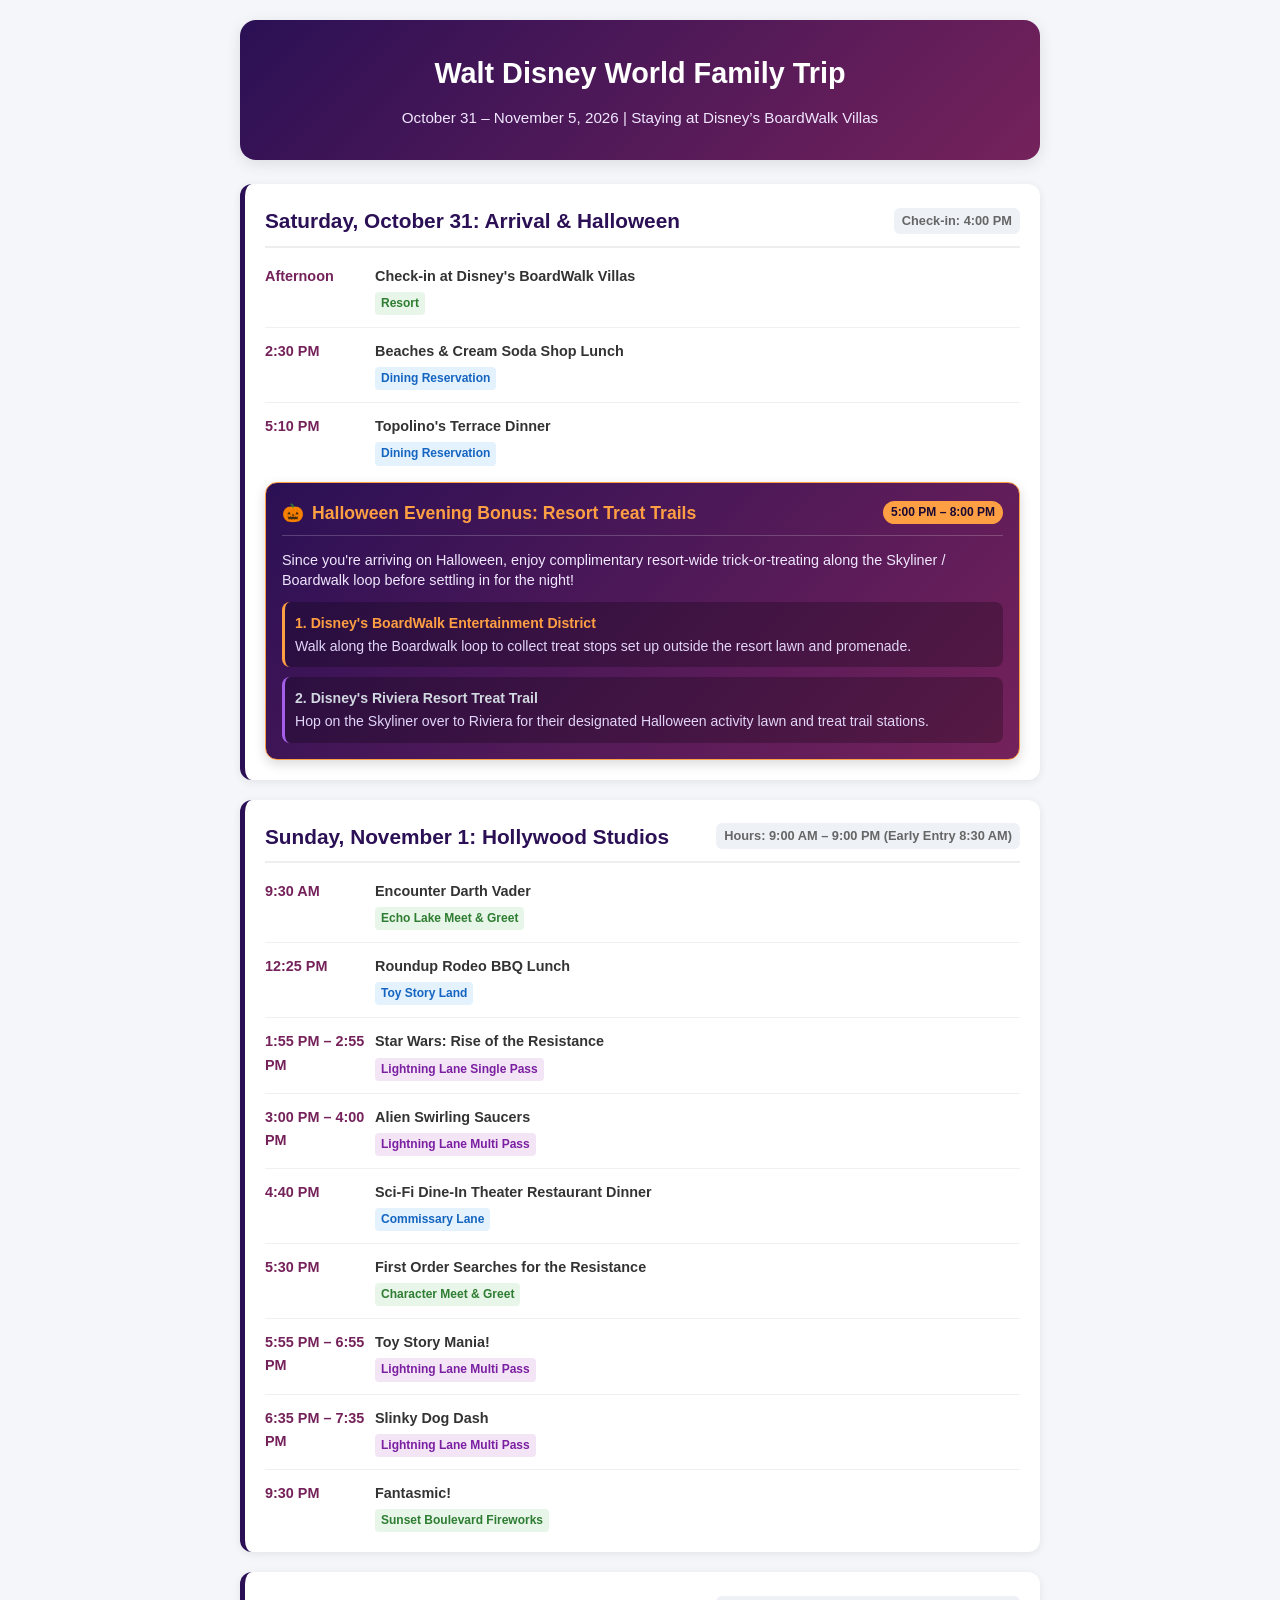
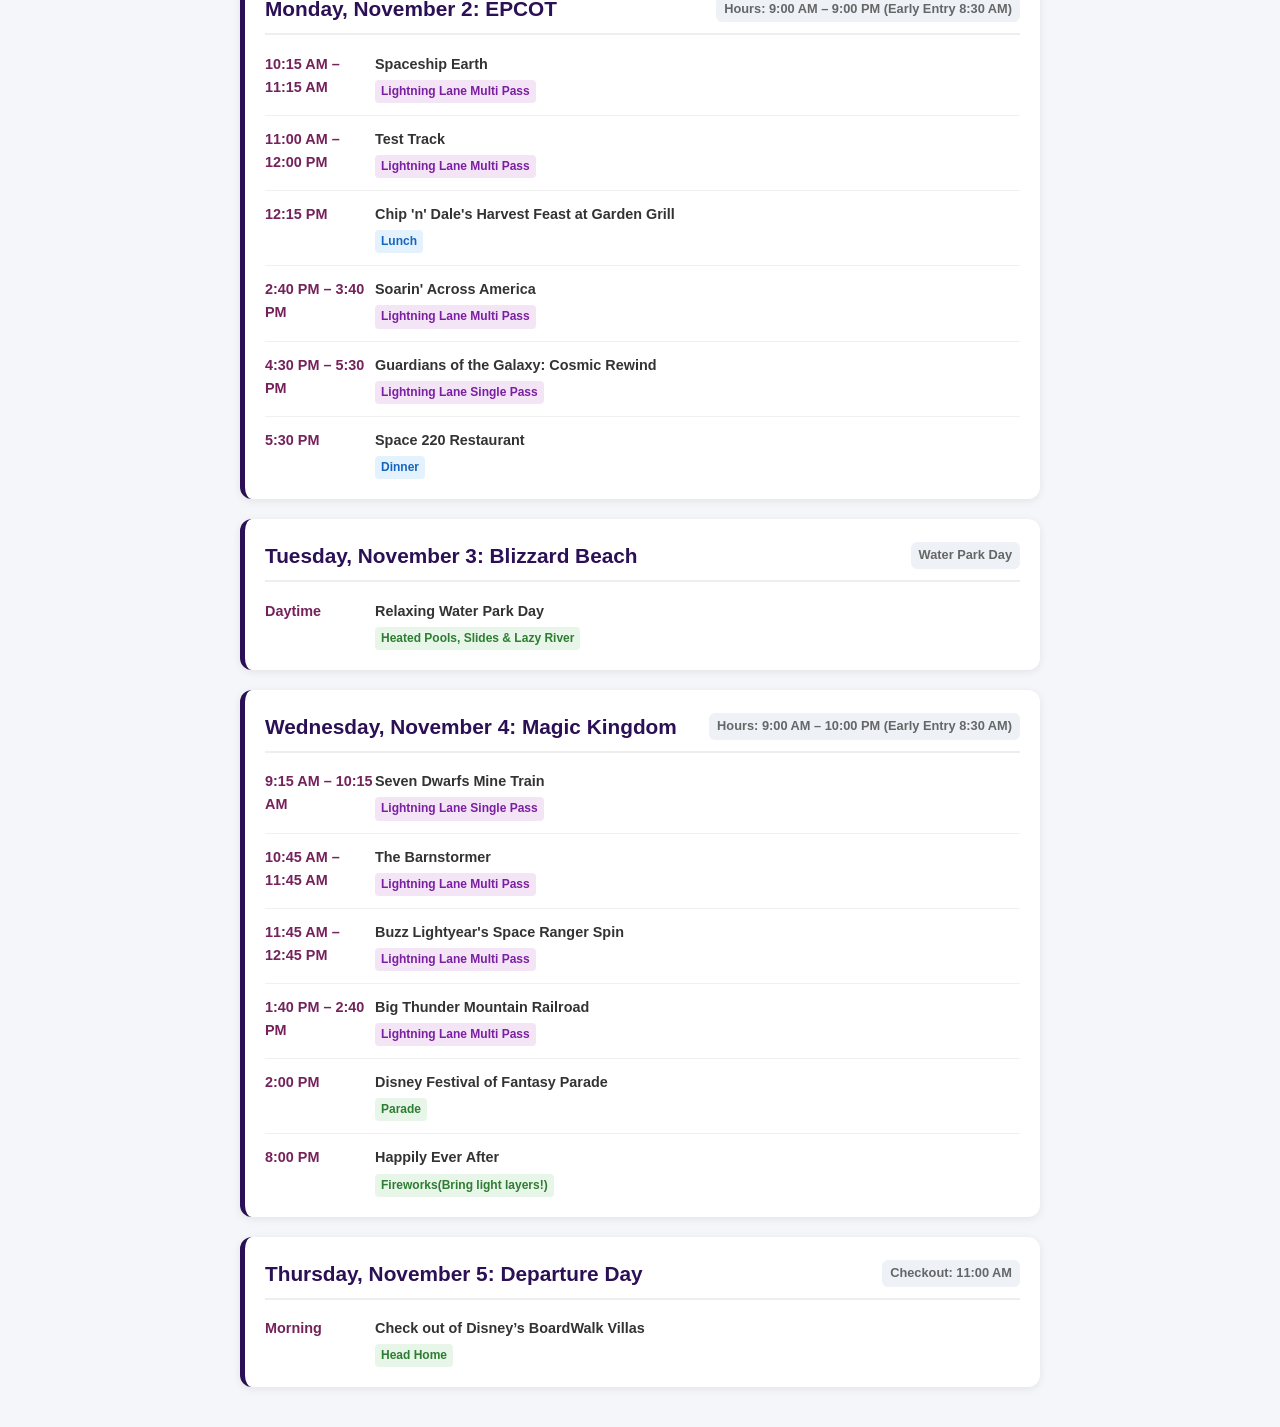
==== commit a407b3ca: "Update index.html removed errors." ====
--- a/index.html
+++ b/index.html
@@ -127,12 +127,12 @@
 <div class="container">
     <header>
         <h1>Walt Disney World Family Trip</h1>
-        <p>October 31 – November 5, 2026 | Staying at Disney’s BoardWalk Villas[cite: 2]</p>
+        <p>October 31 – November 5, 2026 | Staying at Disney’s BoardWalk Villas</p>
     </header>
 
     <!-- Day 1 -->
     <div class="day-card">
-        <h2>Saturday, October 31: Arrival & Halloween <span class="park-hours">Check-in: 4:00 PM[cite: 2]</span></h2>
+        <h2>Saturday, October 31: Arrival & Halloween <span class="park-hours">Check-in: 4:00 PM</span></h2>
         <ul class="event-list">
             <li class="event-item">
                 <div class="time">Afternoon</div>
@@ -152,7 +152,7 @@
                 <div class="time">5:10 PM</div>
                 <div class="details">
                     <strong>Topolino's Terrace Dinner</strong>
-                    <span class="tag tag-dining">Dining Reservation[cite: 4]</span>
+                    <span class="tag tag-dining">Dining Reservation</span>
                 </div>
             </li>
         </ul>
@@ -183,69 +183,69 @@
 
     <!-- Day 2 -->
     <div class="day-card">
-        <h2>Sunday, November 1: Hollywood Studios <span class="park-hours">Hours: 9:00 AM – 9:00 PM (Early Entry 8:30 AM)[cite: 5]</span></h2>
+        <h2>Sunday, November 1: Hollywood Studios <span class="park-hours">Hours: 9:00 AM – 9:00 PM (Early Entry 8:30 AM)</span></h2>
         <ul class="event-list">
             <li class="event-item">
                 <div class="time">9:30 AM</div>
                 <div class="details">
                     <strong>Encounter Darth Vader</strong>
-                    <span class="tag tag-event">Echo Lake Meet & Greet[cite: 5]</span>
+                    <span class="tag tag-event">Echo Lake Meet & Greet</span>
                 </div>
             </li>
             <li class="event-item">
                 <div class="time">12:25 PM</div>
                 <div class="details">
                     <strong>Roundup Rodeo BBQ Lunch</strong>
-                    <span class="tag tag-dining">Toy Story Land[cite: 6]</span>
+                    <span class="tag tag-dining">Toy Story Land</span>
                 </div>
             </li>
             <li class="event-item">
                 <div class="time">1:55 PM – 2:55 PM</div>
                 <div class="details">
                     <strong>Star Wars: Rise of the Resistance</strong>
-                    <span class="tag tag-ll">Lightning Lane Single Pass[cite: 7]</span>
+                    <span class="tag tag-ll">Lightning Lane Single Pass</span>
                 </div>
             </li>
             <li class="event-item">
                 <div class="time">3:00 PM – 4:00 PM</div>
                 <div class="details">
                     <strong>Alien Swirling Saucers</strong>
-                    <span class="tag tag-ll">Lightning Lane Multi Pass[cite: 7]</span>
+                    <span class="tag tag-ll">Lightning Lane Multi Pass</span>
                 </div>
             </li>
             <li class="event-item">
                 <div class="time">4:40 PM</div>
                 <div class="details">
                     <strong>Sci-Fi Dine-In Theater Restaurant Dinner</strong>
-                    <span class="tag tag-dining">Commissary Lane[cite: 8]</span>
+                    <span class="tag tag-dining">Commissary Lane</span>
                 </div>
             </li>
             <li class="event-item">
                 <div class="time">5:30 PM</div>
                 <div class="details">
                     <strong>First Order Searches for the Resistance</strong>
-                    <span class="tag tag-event">Character Meet & Greet[cite: 9]</span>
+                    <span class="tag tag-event">Character Meet & Greet</span>
                 </div>
             </li>
             <li class="event-item">
                 <div class="time">5:55 PM – 6:55 PM</div>
                 <div class="details">
                     <strong>Toy Story Mania!</strong>
-                    <span class="tag tag-ll">Lightning Lane Multi Pass[cite: 11]</span>
+                    <span class="tag tag-ll">Lightning Lane Multi Pass</span>
                 </div>
             </li>
             <li class="event-item">
                 <div class="time">6:35 PM – 7:35 PM</div>
                 <div class="details">
                     <strong>Slinky Dog Dash</strong>
-                    <span class="tag tag-ll">Lightning Lane Multi Pass[cite: 11]</span>
+                    <span class="tag tag-ll">Lightning Lane Multi Pass</span>
                 </div>
             </li>
             <li class="event-item">
                 <div class="time">9:30 PM</div>
                 <div class="details">
                     <strong>Fantasmic!</strong>
-                    <span class="tag tag-event">Sunset Boulevard Fireworks[cite: 12]</span>
+                    <span class="tag tag-event">Sunset Boulevard Fireworks</span>
                 </div>
             </li>
         </ul>
@@ -253,48 +253,48 @@
 
     <!-- Day 3 -->
     <div class="day-card">
-        <h2>Monday, November 2: EPCOT <span class="park-hours">Hours: 9:00 AM – 9:00 PM (Early Entry 8:30 AM)[cite: 13]</span></h2>
+        <h2>Monday, November 2: EPCOT <span class="park-hours">Hours: 9:00 AM – 9:00 PM (Early Entry 8:30 AM)</span></h2>
         <ul class="event-list">
             <li class="event-item">
                 <div class="time">10:15 AM – 11:15 AM</div>
                 <div class="details">
                     <strong>Spaceship Earth</strong>
-                    <span class="tag tag-ll">Lightning Lane Multi Pass[cite: 13]</span>
+                    <span class="tag tag-ll">Lightning Lane Multi Pass</span>
                 </div>
             </li>
             <li class="event-item">
                 <div class="time">11:00 AM – 12:00 PM</div>
                 <div class="details">
                     <strong>Test Track</strong>
-                    <span class="tag tag-ll">Lightning Lane Multi Pass[cite: 14]</span>
+                    <span class="tag tag-ll">Lightning Lane Multi Pass</span>
                 </div>
             </li>
             <li class="event-item">
                 <div class="time">12:15 PM</div>
                 <div class="details">
                     <strong>Chip 'n' Dale's Harvest Feast at Garden Grill</strong>
-                    <span class="tag tag-dining">Lunch[cite: 15]</span>
+                    <span class="tag tag-dining">Lunch</span>
                 </div>
             </li>
             <li class="event-item">
                 <div class="time">2:40 PM – 3:40 PM</div>
                 <div class="details">
                     <strong>Soarin' Across America</strong>
-                    <span class="tag tag-ll">Lightning Lane Multi Pass[cite: 16]</span>
+                    <span class="tag tag-ll">Lightning Lane Multi Pass</span>
                 </div>
             </li>
             <li class="event-item">
                 <div class="time">4:30 PM – 5:30 PM</div>
                 <div class="details">
                     <strong>Guardians of the Galaxy: Cosmic Rewind</strong>
-                    <span class="tag tag-ll">Lightning Lane Single Pass[cite: 16]</span>
+                    <span class="tag tag-ll">Lightning Lane Single Pass</span>
                 </div>
             </li>
             <li class="event-item">
                 <div class="time">5:30 PM</div>
                 <div class="details">
                     <strong>Space 220 Restaurant</strong>
-                    <span class="tag tag-dining">Dinner[cite: 17]</span>
+                    <span class="tag tag-dining">Dinner</span>
                 </div>
             </li>
         </ul>
@@ -316,48 +316,48 @@
 
     <!-- Day 5 -->
     <div class="day-card">
-        <h2>Wednesday, November 4: Magic Kingdom <span class="park-hours">Hours: 9:00 AM – 10:00 PM (Early Entry 8:30 AM)[cite: 18]</span></h2>
+        <h2>Wednesday, November 4: Magic Kingdom <span class="park-hours">Hours: 9:00 AM – 10:00 PM (Early Entry 8:30 AM)</span></h2>
         <ul class="event-list">
             <li class="event-item">
                 <div class="time">9:15 AM – 10:15 AM</div>
                 <div class="details">
                     <strong>Seven Dwarfs Mine Train</strong>
-                    <span class="tag tag-ll">Lightning Lane Single Pass[cite: 18]</span>
+                    <span class="tag tag-ll">Lightning Lane Single Pass</span>
                 </div>
             </li>
             <li class="event-item">
                 <div class="time">10:45 AM – 11:45 AM</div>
                 <div class="details">
                     <strong>The Barnstormer</strong>
-                    <span class="tag tag-ll">Lightning Lane Multi Pass[cite: 19]</span>
+                    <span class="tag tag-ll">Lightning Lane Multi Pass</span>
                 </div>
             </li>
             <li class="event-item">
                 <div class="time">11:45 AM – 12:45 PM</div>
                 <div class="details">
                     <strong>Buzz Lightyear's Space Ranger Spin</strong>
-                    <span class="tag tag-ll">Lightning Lane Multi Pass[cite: 19]</span>
+                    <span class="tag tag-ll">Lightning Lane Multi Pass</span>
                 </div>
             </li>
             <li class="event-item">
                 <div class="time">1:40 PM – 2:40 PM</div>
                 <div class="details">
                     <strong>Big Thunder Mountain Railroad</strong>
-                    <span class="tag tag-ll">Lightning Lane Multi Pass[cite: 20]</span>
+                    <span class="tag tag-ll">Lightning Lane Multi Pass</span>
                 </div>
             </li>
             <li class="event-item">
                 <div class="time">2:00 PM</div>
                 <div class="details">
                     <strong>Disney Festival of Fantasy Parade</strong>
-                    <span class="tag tag-event">Parade[cite: 21]</span>
+                    <span class="tag tag-event">Parade</span>
                 </div>
             </li>
             <li class="event-item">
                 <div class="time">8:00 PM</div>
                 <div class="details">
                     <strong>Happily Ever After</strong>
-                    <span class="tag tag-event">Fireworks[cite: 22] (Bring light layers!)</span>
+                    <span class="tag tag-event">Fireworks(Bring light layers!)</span>
                 </div>
             </li>
         </ul>
